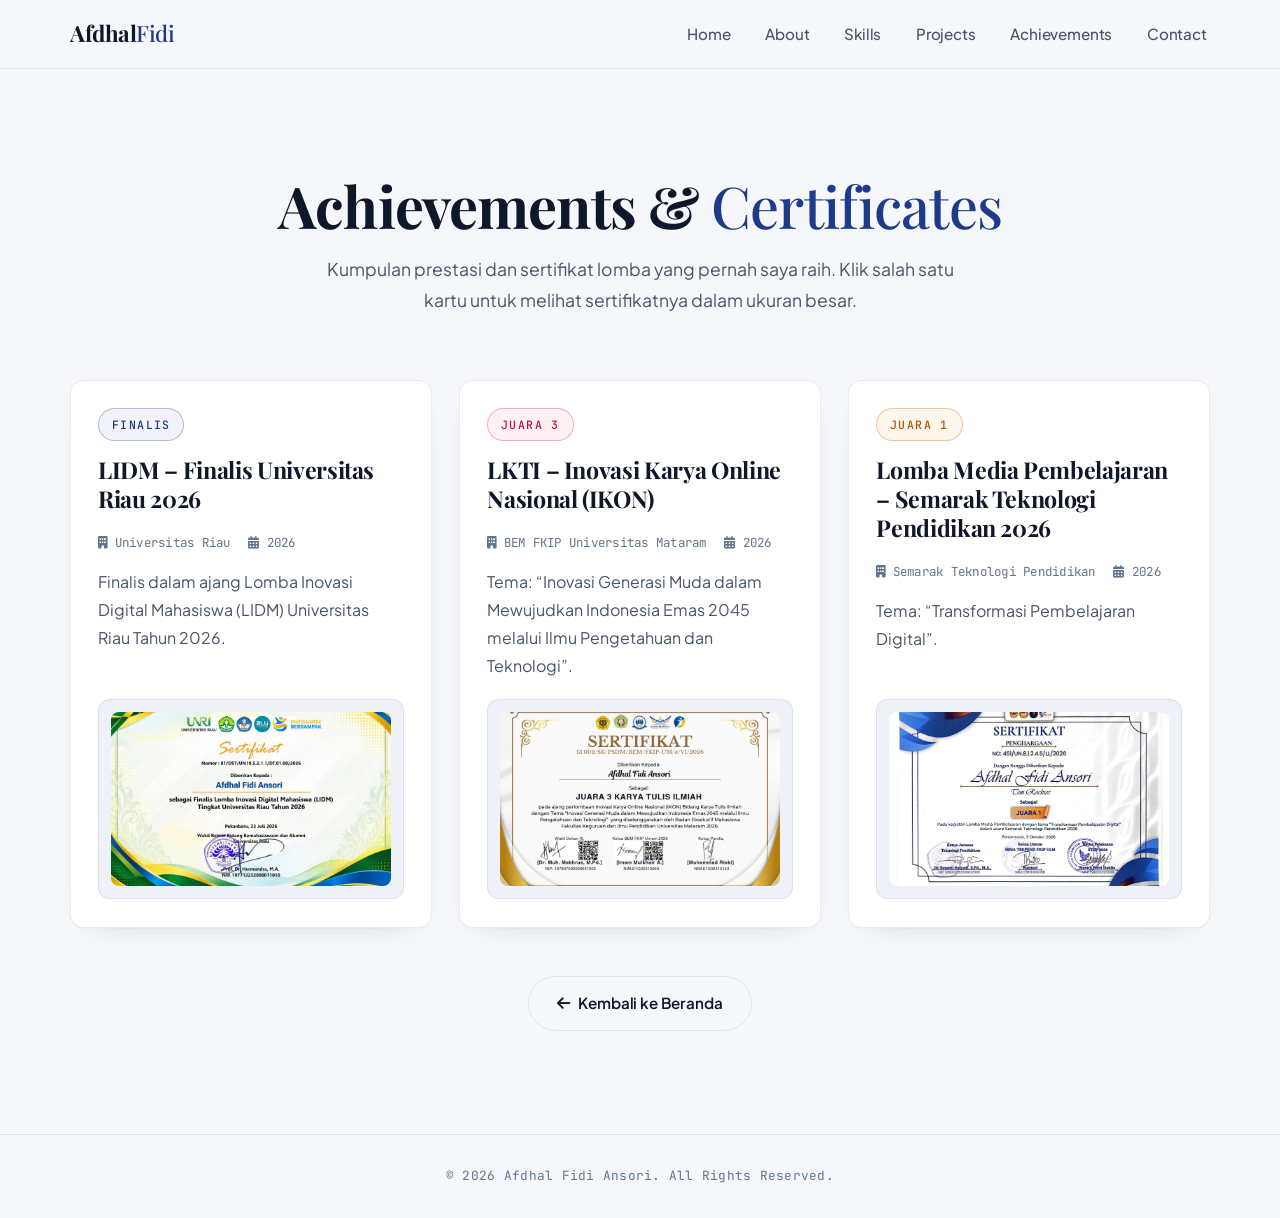
==== certificates.html @ 3b22d776 "Redesign portfolio: editorial navy layout, project & certificate pages - Rebuild index.html (navy + " ====
<!DOCTYPE html>
<html lang="id">

<head>
    <meta charset="UTF-8" />
    <meta name="viewport" content="width=device-width, initial-scale=1.0" />
    <title>Certificates - Afdhal Fidi Ansori</title>

    <link href="https://unpkg.com/aos@2.3.1/dist/aos.css" rel="stylesheet" />
    <link rel="stylesheet" href="https://cdnjs.cloudflare.com/ajax/libs/font-awesome/6.5.1/css/all.min.css" />
    <link rel="preconnect" href="https://fonts.googleapis.com" />
    <link rel="preconnect" href="https://fonts.gstatic.com" crossorigin />
    <link
        href="https://fonts.googleapis.com/css2?family=Playfair+Display:wght@500;600;700;800&family=Plus+Jakarta+Sans:wght@400;500;600;700&family=JetBrains+Mono:wght@400;500&display=swap"
        rel="stylesheet" />
    <link rel="stylesheet" href="style.css" />
</head>

<body>
    <!-- Navbar -->
    <nav class="navbar">
        <div class="container">
            <a href="index.html" class="logo">Afdhal<span>Fidi</span></a>
            <ul class="nav-links">
                <li><a href="index.html#home">Home</a></li>
                <li><a href="index.html#about">About</a></li>
                <li><a href="index.html#skills">Skills</a></li>
                <li><a href="projects.html">Projects</a></li>
                <li><a href="index.html#achievements">Achievements</a></li>
                <li><a href="index.html#contact">Contact</a></li>
            </ul>
            <div class="hamburger">
                <span></span>
                <span></span>
                <span></span>
            </div>
        </div>
    </nav>

    <!-- Page Header -->
    <header class="page-hero">
        <div class="container">
            <h1 class="page-title">Achievements &amp; <em>Certificates</em></h1>
            <p class="page-lead">
                Kumpulan prestasi dan sertifikat lomba yang pernah saya raih. Klik salah satu kartu
                untuk melihat sertifikatnya dalam ukuran besar.
            </p>
        </div>
    </header>

    <!-- Certificates List -->
    <section class="projects projects-list">
        <div class="container">
            <div class="achievements-grid">
                <!-- Certificate 1 -->
                <article class="achievement-card" data-aos="fade-up">
                    <div class="achievement-header">
                        <div class="achievement-badge finalis">Finalis</div>
                        <h3 class="achievement-title">LIDM – Finalis Universitas Riau 2026</h3>
                    </div>
                    <div class="achievement-body">
                        <div class="achievement-meta">
                            <span><i class="fas fa-building"></i> Universitas Riau</span>
                            <span><i class="fas fa-calendar-alt"></i> 2026</span>
                        </div>
                        <p class="achievement-desc">
                            Finalis dalam ajang Lomba Inovasi Digital Mahasiswa (LIDM) Universitas Riau Tahun 2026.
                        </p>
                    </div>
                    <div class="achievement-media">
                        <button type="button" class="zoom-trigger" aria-label="Perbesar sertifikat LIDM">
                            <img src="assets/img/cert-lidm.jpg" alt="Sertifikat LIDM Finalis Universitas Riau"
                                onerror="this.onerror=null;this.src='assets/img/placeholder.svg';" />
                        </button>
                    </div>
                </article>

                <!-- Certificate 2 -->
                <article class="achievement-card" data-aos="fade-up" data-aos-delay="100">
                    <div class="achievement-header">
                        <div class="achievement-badge juara3">Juara 3</div>
                        <h3 class="achievement-title">LKTI – Inovasi Karya Online Nasional (IKON)</h3>
                    </div>
                    <div class="achievement-body">
                        <div class="achievement-meta">
                            <span><i class="fas fa-building"></i> BEM FKIP Universitas Mataram</span>
                            <span><i class="fas fa-calendar-alt"></i> 2026</span>
                        </div>
                        <p class="achievement-desc">
                            Tema: <em>“Inovasi Generasi Muda dalam Mewujudkan Indonesia Emas 2045 melalui Ilmu Pengetahuan dan Teknologi”</em>.
                        </p>
                    </div>
                    <div class="achievement-media">
                        <button type="button" class="zoom-trigger" aria-label="Perbesar sertifikat LKTI IKON">
                            <img src="assets/img/cert-lkti.jpg" alt="Sertifikat LKTI IKON Juara 3"
                                onerror="this.onerror=null;this.src='assets/img/placeholder.svg';" />
                        </button>
                    </div>
                </article>

                <!-- Certificate 3 -->
                <article class="achievement-card" data-aos="fade-up" data-aos-delay="150">
                    <div class="achievement-header">
                        <div class="achievement-badge juara1">Juara 1</div>
                        <h3 class="achievement-title">Lomba Media Pembelajaran – Semarak Teknologi Pendidikan 2026</h3>
                    </div>
                    <div class="achievement-body">
                        <div class="achievement-meta">
                            <span><i class="fas fa-building"></i> Semarak Teknologi Pendidikan</span>
                            <span><i class="fas fa-calendar-alt"></i> 2026</span>
                        </div>
                        <p class="achievement-desc">
                            Tema: <em>“Transformasi Pembelajaran Digital”</em>.
                        </p>
                    </div>
                    <div class="achievement-media">
                        <button type="button" class="zoom-trigger" aria-label="Perbesar sertifikat Media Pembelajaran">
                            <img src="assets/img/cert-media.jpg" alt="Sertifikat Juara 1 Lomba Media Pembelajaran"
                                onerror="this.onerror=null;this.src='assets/img/placeholder.svg';" />
                        </button>
                    </div>
                </article>
            </div>

            <div class="projects-more" data-aos="fade-up">
                <a href="index.html" class="btn secondary"><i class="fas fa-arrow-left"></i> Kembali ke Beranda</a>
            </div>
        </div>
    </section>

    <!-- Footer -->
    <footer class="footer">
        <div class="container">
            <p>&copy; <span id="year"></span> Afdhal Fidi Ansori. All Rights Reserved.</p>
        </div>
    </footer>

    <a href="#" class="back-to-top" aria-label="Back to top"><i class="fas fa-arrow-up"></i></a>

    <!-- Lightbox -->
    <div class="lightbox" id="lightbox" role="dialog" aria-modal="true" aria-label="Pratinjau gambar" aria-hidden="true">
        <button class="lightbox-close" type="button" aria-label="Tutup pratinjau">&times;</button>
        <img class="lightbox-img" src="" alt="" />
    </div>

    <script src="https://unpkg.com/aos@2.3.1/dist/aos.js"></script>
    <script src="script.js"></script>
</body>

</html>
---- style.css ----
/* ============================================================
   Editorial Resume — Navy & Off-White
   Display: Playfair Display · Body: Plus Jakarta Sans · Meta: JetBrains Mono
   ============================================================ */
:root {
    --bg-primary: #f6f7fb;
    --bg-subtle: #eef1f8;
    --card-bg: #ffffff;
    --primary: #1e3a8a;
    --primary-hover: #1e40af;
    --text-primary: #0f172a;
    --text-secondary: #475569;
    --muted: #64748b;
    --border: rgba(15, 23, 42, 0.08);
    --shadow: 0 1px 2px rgba(15, 23, 42, 0.03), 0 10px 34px -22px rgba(15, 23, 42, 0.22);

    --font-display: "Playfair Display", Georgia, "Times New Roman", serif;
    --font-body: "Plus Jakarta Sans", system-ui, -apple-system, "Segoe UI", sans-serif;
    --font-mono: "JetBrains Mono", ui-monospace, SFMono-Regular, Menlo, monospace;

    --radius-lg: 0.875rem;
    --radius-md: 0.75rem;
    --radius-sm: 0.5rem;
    --container: min(1140px, 92vw);
    --transition: all 0.2s ease-in-out;

    /* Ukuran maksimum gambar di preview (lightbox) — ubah di sini kalau perlu */
    --preview-max-w: 1100px;
    --preview-max-h: 86vh;
}

/* ===== Base ===== */
* {
    margin: 0;
    padding: 0;
    box-sizing: border-box;
    scroll-behavior: smooth;
    scroll-padding-top: 80px;
}

body {
    font-family: var(--font-body);
    background: var(--bg-primary);
    color: var(--text-primary);
    line-height: 1.75;
    overflow-x: hidden;
    text-rendering: optimizeLegibility;
    -webkit-font-smoothing: antialiased;
    -moz-osx-font-smoothing: grayscale;
}

h1,
h2,
h3,
h4,
h5,
h6 {
    font-family: var(--font-display);
    font-weight: 700;
    letter-spacing: -0.015em;
    line-height: 1.15;
    color: var(--text-primary);
}

h1 em,
h2 em,
h3 em {
    font-style: normal;
    font-weight: 500;
}

img {
    max-width: 100%;
    display: block;
}

a {
    text-decoration: none;
    color: inherit;
}

em {
    font-style: normal;
}

ul {
    list-style: none;
}

section {
    padding: clamp(80px, 8vw, 112px) 0;
    position: relative;
    background: var(--bg-primary);
}

.container {
    width: var(--container);
    margin: 0 auto;
}

/* ===== Section heading ===== */
.section-head {
    display: flex;
    flex-direction: column;
    align-items: center;
    gap: 0.5rem;
    text-align: center;
    margin-bottom: clamp(2rem, 5vw, 3rem);
}

.section-title {
    font-size: clamp(2rem, 5vw, 3rem);
    margin: 0;
}

.section-title em,
.section-title span {
    font-style: normal;
    color: var(--primary);
}

.section-subtitle {
    text-align: center;
    color: var(--text-secondary);
    max-width: 640px;
    margin: -1rem auto clamp(2.5rem, 6vw, 3.5rem);
    padding: 0 1rem;
    font-size: 0.98rem;
}

/* ===== Navbar ===== */
.navbar {
    position: fixed;
    top: 0;
    left: 0;
    width: 100%;
    background: rgba(246, 247, 251, 0.9);
    backdrop-filter: blur(10px);
    -webkit-backdrop-filter: blur(10px);
    border-bottom: 1px solid var(--border);
    z-index: 1000;
}

.navbar .container {
    display: flex;
    justify-content: space-between;
    align-items: center;
    padding: 0.9rem 0;
}

.logo {
    font-family: var(--font-display);
    font-size: 1.4rem;
    font-weight: 700;
    letter-spacing: -0.02em;
}

.logo span {
    font-style: normal;
    font-weight: 500;
    color: var(--primary);
}

.nav-links {
    display: flex;
    gap: clamp(1rem, 2.2vw, 1.9rem);
    align-items: center;
}

.nav-links a {
    position: relative;
    font-weight: 500;
    color: var(--text-secondary);
    padding: 0.35rem 0.2rem;
    transition: var(--transition);
    font-size: 0.95rem;
    letter-spacing: -0.01em;
}

.nav-links a::after {
    content: "";
    position: absolute;
    left: 0;
    bottom: 0;
    height: 1.5px;
    width: 100%;
    background: var(--primary);
    transform: scaleX(0);
    transform-origin: right;
    transition: transform 0.2s ease-in-out;
}

.nav-links a:hover,
.nav-links a:focus-visible {
    color: var(--text-primary);
}

.nav-links a:hover::after,
.nav-links a:focus-visible::after {
    transform: scaleX(1);
    transform-origin: left;
}

.hamburger {
    display: none;
    flex-direction: column;
    gap: 6px;
    cursor: pointer;
}

.hamburger span {
    width: 26px;
    height: 2px;
    background: var(--text-primary);
    border-radius: 999px;
    transition: var(--transition);
}

/* ===== Hero ===== */
.hero {
    min-height: 100svh;
    display: flex;
    align-items: center;
    background: var(--bg-primary);
}

.hero .container {
    display: grid;
    grid-template-columns: repeat(auto-fit, minmax(320px, 1fr));
    align-items: center;
    gap: clamp(2rem, 6vw, 4.5rem);
}

.hero-content h1 {
    font-size: clamp(2.4rem, 6.5vw, 4.2rem);
    margin-bottom: 0.5rem;
}

.hero-content h1 em {
    color: var(--primary);
}

.hero-role {
    font-family: var(--font-display);
    font-size: clamp(1.4rem, 3.4vw, 2.1rem);
    font-weight: 500;
    color: var(--text-secondary);
    margin-bottom: 1.1rem;
}

.hero-role em {
    color: var(--text-primary);
}

.hero-content > p:not(.hero-role) {
    font-size: clamp(1rem, 2vw, 1.12rem);
    color: var(--text-secondary);
    margin-bottom: clamp(1.5rem, 4vw, 2.1rem);
    max-width: 56ch;
}

.hero-btns {
    display: flex;
    flex-wrap: wrap;
    gap: 0.875rem;
    margin-bottom: clamp(1.3rem, 3vw, 1.8rem);
}

.btn {
    display: inline-flex;
    align-items: center;
    justify-content: center;
    gap: 0.5rem;
    padding: 0.85rem 1.8rem;
    border-radius: 999px;
    font-family: var(--font-body);
    font-weight: 600;
    letter-spacing: -0.01em;
    transition: var(--transition);
    border: 1px solid transparent;
    white-space: nowrap;
    font-size: 0.95rem;
    cursor: pointer;
}

.btn.primary {
    background: var(--primary);
    color: #ffffff;
}

.btn.primary:hover {
    background: var(--primary-hover);
    transform: translateY(-1px);
}

.btn.secondary {
    background: transparent;
    color: var(--text-primary);
    border: 1px solid var(--border);
}

.btn.secondary:hover {
    border-color: var(--primary);
    color: var(--primary);
    transform: translateY(-1px);
}

.social-icons {
    display: flex;
    align-items: center;
    gap: 0.8rem;
    flex-wrap: wrap;
}

.social-icons a {
    display: inline-flex;
    align-items: center;
    justify-content: center;
    width: 2.7rem;
    height: 2.7rem;
    border-radius: 999px;
    border: 1px solid var(--border);
    background: var(--card-bg);
    color: var(--text-secondary);
    transition: var(--transition);
}

.social-icons a:hover {
    color: var(--primary);
    border-color: var(--primary);
    transform: translateY(-2px);
}

.hero-img {
    display: flex;
    justify-content: center;
}

.hero-img img {
    width: min(330px, 78vw);
    aspect-ratio: 1/1;
    object-fit: cover;
    border-radius: 50%;
    border: 1px solid var(--border);
    box-shadow: var(--shadow);
    background: var(--card-bg);
}

/* ===== About ===== */
.about-content {
    display: grid;
    grid-template-columns: repeat(auto-fit, minmax(320px, 1fr));
    align-items: center;
    gap: clamp(2rem, 6vw, 4rem);
}

.about-img {
    display: flex;
    justify-content: center;
}

.about-img img {
    width: min(360px, 80vw);
    border-radius: var(--radius-lg);
    border: 1px solid var(--border);
    box-shadow: var(--shadow);
    object-fit: cover;
    aspect-ratio: 4/5;
    background: var(--card-bg);
}

.about-text h3 {
    font-size: clamp(1.5rem, 3vw, 2rem);
    margin-bottom: 1rem;
}

.about-text p {
    color: var(--text-secondary);
    margin-bottom: 1rem;
    max-width: 58ch;
}

/* ===== Skills ===== */
.skills-group {
    margin-bottom: clamp(2rem, 5vw, 2.8rem);
}

.skills-group:last-of-type {
    margin-bottom: 0;
}

.skills-group-title {
    font-family: var(--font-mono);
    font-size: 0.78rem;
    font-weight: 500;
    text-transform: uppercase;
    letter-spacing: 0.18em;
    text-align: center;
    margin-bottom: clamp(0.9rem, 2.4vw, 1.3rem);
    color: var(--muted);
}

.skills-grid {
    display: flex;
    flex-wrap: wrap;
    gap: 0.75rem;
    justify-content: center;
}

.skill-card {
    display: inline-flex;
    align-items: center;
    justify-content: center;
    padding: 0.6rem 1.2rem;
    border-radius: 999px;
    border: 1px solid var(--border);
    background: var(--card-bg);
    color: var(--text-primary);
    font-weight: 500;
    letter-spacing: -0.01em;
    transition: var(--transition);
    text-align: center;
    font-size: 0.94rem;
}

.skill-card:hover {
    border-color: var(--primary);
    color: var(--primary);
    transform: translateY(-1px);
}

/* ===== Projects ===== */
.projects-grid {
    display: grid;
    grid-template-columns: repeat(auto-fit, minmax(320px, 1fr));
    gap: clamp(1.4rem, 4vw, 1.9rem);
}

.project-card {
    position: relative;
    display: flex;
    flex-direction: column;
    border-radius: var(--radius-lg);
    border: 1px solid var(--border);
    background: var(--card-bg);
    overflow: hidden;
    box-shadow: var(--shadow);
    transition: var(--transition);
}

.project-card:hover {
    transform: translateY(-3px);
}

.project-card img {
    width: 100%;
    aspect-ratio: 16/9;
    object-fit: cover;
    background: var(--bg-subtle);
}

.project-content {
    display: flex;
    flex-direction: column;
    gap: 0.85rem;
    padding: clamp(1.2rem, 3vw, 1.7rem);
    flex: 1;
}

.project-content h3 {
    font-size: clamp(1.2rem, 2.4vw, 1.45rem);
}

.project-content p {
    color: var(--text-secondary);
}

.project-tech,
.about-focus {
    display: flex;
    flex-wrap: wrap;
    gap: 0.4rem;
}

.project-tech span,
.about-focus li {
    font-family: var(--font-mono);
    font-size: 0.7rem;
    letter-spacing: 0.06em;
    text-transform: uppercase;
    padding: 0.28rem 0.6rem;
    border-radius: 999px;
    border: 1px solid var(--border);
    background: var(--bg-subtle);
    color: var(--text-secondary);
}

.project-links {
    position: relative;
    z-index: 2;
    display: flex;
    flex-wrap: wrap;
    gap: 0.75rem;
    margin-top: auto;
}

.project-links a {
    display: inline-flex;
    align-items: center;
    gap: 0.45rem;
    padding: 0.55rem 1rem;
    border-radius: 999px;
    border: 1px solid var(--border);
    color: var(--text-secondary);
    transition: var(--transition);
    font-weight: 500;
    font-size: 0.92rem;
}

.project-links a:hover {
    color: var(--primary);
    border-color: var(--primary);
    transform: translateY(-1px);
}

/* Kartu project bisa diklik ke halaman detail (stretched link) */
.project-link {
    color: inherit;
}

.project-link:hover {
    color: var(--primary);
}

.project-link::after {
    content: "";
    position: absolute;
    inset: 0;
    z-index: 1;
}

/* Tombol "Lihat Selengkapnya" di bawah section */
.projects-more {
    display: flex;
    justify-content: center;
    margin-top: clamp(2rem, 5vw, 3rem);
}

/* ===== Achievements ===== */
.achievements {
    min-height: clamp(100svh, 95vw, 100svh);
    display: flex;
    align-items: center;
}

.achievements .container {
    display: flex;
    flex-direction: column;
    justify-content: center;
    width: 100%;
}

.achievements-grid {
    display: grid;
    grid-template-columns: repeat(auto-fit, minmax(320px, 1fr));
    gap: clamp(1.25rem, 3.8vw, 1.7rem);
}

.achievement-card {
    position: relative;
    display: flex;
    flex-direction: column;
    gap: clamp(1rem, 2.6vw, 1.2rem);
    padding: clamp(1.2rem, 3vw, 1.7rem);
    border-radius: var(--radius-lg);
    border: 1px solid var(--border);
    background: var(--card-bg);
    box-shadow: var(--shadow);
    transition: var(--transition);
    height: 100%;
    cursor: zoom-in;
}

.achievement-card:hover {
    transform: translateY(-3px);
}

.achievement-header {
    display: flex;
    flex-direction: column;
    gap: 0.85rem;
}

.achievement-badge {
    align-self: flex-start;
    display: inline-flex;
    align-items: center;
    padding: 0.35rem 0.8rem;
    border-radius: 999px;
    font-family: var(--font-mono);
    font-size: 0.72rem;
    font-weight: 500;
    text-transform: uppercase;
    letter-spacing: 0.12em;
    border: 1px solid var(--border);
    background: var(--bg-subtle);
    color: var(--text-secondary);
}

.achievement-badge.juara1 {
    color: #b45309;
    border-color: rgba(180, 83, 9, 0.3);
    background: rgba(245, 158, 11, 0.08);
}

.achievement-badge.juara3 {
    color: #be123c;
    border-color: rgba(190, 18, 60, 0.3);
    background: rgba(244, 63, 94, 0.07);
}

.achievement-badge.finalis {
    color: var(--primary);
    border-color: rgba(30, 58, 138, 0.3);
    background: rgba(30, 58, 138, 0.06);
}

.achievement-title {
    font-size: clamp(1.18rem, 2.4vw, 1.45rem);
    line-height: 1.25;
}

.achievement-body {
    display: flex;
    flex-direction: column;
    gap: 0.85rem;
}

.achievement-meta {
    display: flex;
    flex-wrap: wrap;
    gap: 0.6rem 1.1rem;
    color: var(--muted);
    font-family: var(--font-mono);
    font-size: 0.78rem;
    letter-spacing: 0.02em;
}

.achievement-meta span {
    display: inline-flex;
    align-items: center;
    gap: 0.45rem;
}

.achievement-desc {
    color: var(--text-secondary);
}

.achievement-media {
    position: relative;
    margin-top: auto;
    display: flex;
    align-items: center;
    justify-content: center;
    padding: clamp(0.5rem, 1.4vw, 0.75rem);
    border-radius: var(--radius-md);
    border: 1px solid var(--border);
    background: var(--bg-subtle);
    overflow: hidden;
}

/* Petunjuk hover: ikon zoom muncul saat kursor di atas kartu sertifikat */
.achievement-media::after {
    content: "\f00e";
    font-family: "Font Awesome 6 Free";
    font-weight: 900;
    position: absolute;
    inset: 0;
    display: flex;
    align-items: center;
    justify-content: center;
    font-size: 1.5rem;
    color: var(--primary);
    background: rgba(246, 247, 251, 0.72);
    opacity: 0;
    transition: var(--transition);
    pointer-events: none;
}

.achievement-card:hover .achievement-media::after {
    opacity: 1;
}

.achievement-media img {
    width: 100%;
    aspect-ratio: 16/10;
    object-fit: cover;
    border-radius: calc(var(--radius-md) - 4px);
    background: var(--card-bg);
}

/* ===== Contact ===== */
.contact-content {
    display: grid;
    grid-template-columns: repeat(auto-fit, minmax(320px, 1fr));
    gap: clamp(2rem, 6vw, 4rem);
    align-items: start;
}

.contact-info h3 {
    font-size: clamp(1.4rem, 2.8vw, 1.8rem);
    margin-bottom: 0.85rem;
}

.contact-info p {
    color: var(--text-secondary);
    margin-bottom: clamp(1.2rem, 3vw, 1.7rem);
    max-width: 58ch;
}

.contact-item {
    display: flex;
    align-items: center;
    gap: 0.85rem;
    margin-bottom: 0.85rem;
    color: var(--text-secondary);
    font-family: var(--font-mono);
    font-size: 0.88rem;
}

.contact-item i {
    width: 2.6rem;
    height: 2.6rem;
    display: inline-flex;
    align-items: center;
    justify-content: center;
    border-radius: 999px;
    border: 1px solid var(--border);
    background: var(--card-bg);
    color: var(--primary);
}

.contact-item a:hover {
    color: var(--primary);
}

.contact-info .social-icons {
    margin-top: clamp(1.2rem, 3vw, 1.7rem);
}

.contact-form {
    display: flex;
    flex-direction: column;
    gap: 0.875rem;
    padding: clamp(1.2rem, 3vw, 1.7rem);
    border-radius: var(--radius-lg);
    border: 1px solid var(--border);
    background: var(--card-bg);
    box-shadow: var(--shadow);
}

.contact-form input,
.contact-form textarea {
    width: 100%;
    padding: 0.88rem 1rem;
    border-radius: var(--radius-md);
    border: 1px solid var(--border);
    background: var(--bg-primary);
    color: var(--text-primary);
    font-family: var(--font-body);
    font-size: 0.98rem;
    outline: none;
    transition: var(--transition);
    letter-spacing: -0.01em;
}

.contact-form input::placeholder,
.contact-form textarea::placeholder {
    color: var(--muted);
}

.contact-form input:focus,
.contact-form textarea:focus {
    border-color: var(--primary);
    box-shadow: 0 0 0 3px rgba(30, 58, 138, 0.12);
}

.contact-form button {
    align-self: flex-start;
    margin-top: 0.2rem;
}

/* ===== Footer ===== */
.footer {
    padding: clamp(1.4rem, 4vw, 1.9rem) 0;
    border-top: 1px solid var(--border);
    background: var(--bg-primary);
}

.footer p {
    text-align: center;
    color: var(--muted);
    font-family: var(--font-mono);
    font-size: 0.8rem;
    letter-spacing: 0.02em;
}

/* ===== Back to Top ===== */
.back-to-top {
    position: fixed;
    bottom: clamp(1rem, 3vw, 1.5rem);
    right: clamp(1rem, 3vw, 1.5rem);
    display: inline-flex;
    align-items: center;
    justify-content: center;
    width: 2.9rem;
    height: 2.9rem;
    border-radius: 999px;
    border: 1px solid var(--border);
    background: var(--card-bg);
    color: var(--text-primary);
    box-shadow: var(--shadow);
    opacity: 0;
    visibility: hidden;
    transform: translateY(10px);
    transition: var(--transition);
    z-index: 900;
}

.back-to-top.show {
    opacity: 1;
    visibility: visible;
    transform: translateY(0);
}

.back-to-top:hover {
    color: var(--primary);
    border-color: var(--primary);
    transform: translateY(-2px);
}

/* ===== Zoom trigger + Lightbox ===== */
.zoom-trigger {
    display: block;
    width: 100%;
    padding: 0;
    border: 0;
    background: none;
    cursor: zoom-in;
    line-height: 0;
}

.zoom-trigger:focus-visible {
    outline: 2px solid var(--primary);
    outline-offset: 3px;
}

.zoom-trigger img {
    width: 100%;
    display: block;
}

.lightbox {
    position: fixed;
    inset: 0;
    z-index: 2000;
    display: flex;
    align-items: center;
    justify-content: center;
    padding: clamp(1rem, 4vw, 2.5rem);
    background: rgba(15, 23, 42, 0.86);
    -webkit-backdrop-filter: blur(4px);
    backdrop-filter: blur(4px);
    opacity: 0;
    visibility: hidden;
    transition: opacity 0.2s ease, visibility 0.2s ease;
}

.lightbox.open {
    opacity: 1;
    visibility: visible;
}

.lightbox-img {
    max-width: min(var(--preview-max-w), 92vw);
    max-height: var(--preview-max-h);
    width: auto;
    height: auto;
    object-fit: contain;
    border-radius: var(--radius-md);
    background: #ffffff;
    box-shadow: 0 30px 80px -30px rgba(0, 0, 0, 0.75);
}

.lightbox-close {
    position: absolute;
    top: clamp(0.75rem, 2vw, 1.5rem);
    right: clamp(0.75rem, 2vw, 1.5rem);
    width: 2.75rem;
    height: 2.75rem;
    display: inline-flex;
    align-items: center;
    justify-content: center;
    font-family: var(--font-body);
    font-size: 1.7rem;
    line-height: 1;
    color: #ffffff;
    background: rgba(255, 255, 255, 0.12);
    border: 1px solid rgba(255, 255, 255, 0.28);
    border-radius: 999px;
    cursor: pointer;
    transition: var(--transition);
}

.lightbox-close:hover {
    background: rgba(255, 255, 255, 0.24);
}

body.no-scroll {
    overflow: hidden;
}

/* ===== Projects listing page header ===== */
.page-hero {
    padding: clamp(120px, 16vw, 172px) 0 clamp(40px, 6vw, 64px);
    text-align: center;
    background: var(--bg-primary);
}

.page-title {
    font-size: clamp(2.4rem, 6vw, 3.6rem);
    margin-bottom: 1rem;
}

.page-title em {
    color: var(--primary);
}

.page-lead {
    max-width: 640px;
    margin: 0 auto;
    color: var(--text-secondary);
    font-size: clamp(1rem, 2vw, 1.1rem);
}

.projects-list {
    padding-top: 0;
}

/* ===== Project detail page ===== */
.project-detail {
    padding: clamp(120px, 16vw, 172px) 0 clamp(80px, 8vw, 112px);
    background: var(--bg-primary);
}

.back-link {
    display: inline-flex;
    align-items: center;
    gap: 0.5rem;
    font-family: var(--font-mono);
    font-size: 0.78rem;
    letter-spacing: 0.08em;
    text-transform: uppercase;
    color: var(--muted);
    margin-bottom: 1rem;
    transition: var(--transition);
}

.back-link:hover {
    color: var(--primary);
}

.project-detail-head {
    max-width: 760px;
    margin-bottom: 1.25rem;
}

.project-title {
    font-size: clamp(2.4rem, 6vw, 3.6rem);
    line-height: 1.3;
    margin-bottom: 0.6rem;
}

.project-lead {
    font-family: var(--font-display);
    font-weight: 500;
    font-size: clamp(1.05rem, 2.2vw, 1.35rem);
    color: var(--text-secondary);
    line-height: 1.6;
}

.project-hero {
    margin: 0 0 1.5rem;
}

.project-hero .zoom-trigger {
    border-radius: var(--radius-lg);
    overflow: hidden;
    border: 1px solid var(--border);
    background: var(--card-bg);
    box-shadow: var(--shadow);
}

.project-hero img {
    width: 100%;
    aspect-ratio: 16/9;
    object-fit: cover;
}

.project-hero figcaption {
    margin-top: 0.5rem;
    font-family: var(--font-mono);
    font-size: 0.75rem;
    letter-spacing: 0.04em;
    color: var(--muted);
    text-align: center;
}

.project-body {
    max-width: 760px;
    margin: 0 auto;
}

.project-section {
    padding: 0;
    margin-bottom: 1rem;
}

.project-section:last-child {
    margin-bottom: 0;
}

.project-section h2 {
    font-size: clamp(1.3rem, 2.6vw, 1.6rem);
    line-height: 1.3;
    margin-bottom: 0.5rem;
}

.project-section p {
    color: var(--text-secondary);
    line-height: 1.85;
    margin-bottom: 0.7rem;
}

.project-section p:last-child {
    margin-bottom: 0;
}

.project-section code {
    font-family: var(--font-mono);
    font-size: 0.86em;
    padding: 0.1rem 0.4rem;
    border-radius: 0.35rem;
    border: 1px solid var(--border);
    background: var(--bg-subtle);
}

.project-list {
    display: grid;
    gap: 0.4rem;
}

.project-list li {
    position: relative;
    padding-left: 1.5rem;
    color: var(--text-secondary);
    line-height: 1.85;
}

.project-list li::before {
    content: "";
    position: absolute;
    left: 0;
    top: 0.72em;
    width: 0.5rem;
    height: 0.5rem;
    border-radius: 999px;
    background: var(--primary);
    opacity: 0.55;
}

.project-gallery {
    display: grid;
    grid-template-columns: repeat(auto-fit, minmax(220px, 1fr));
    gap: 0.6rem;
}

.project-gallery .zoom-trigger {
    border-radius: var(--radius-md);
    overflow: hidden;
    border: 1px solid var(--border);
    background: var(--card-bg);
}

.project-gallery img {
    width: 100%;
    aspect-ratio: 4/3;
    object-fit: cover;
}

.project-cta {
    display: flex;
    flex-wrap: wrap;
    gap: 0.875rem;
    justify-content: center;
    margin-top: 0.75rem;
}

/* ===== Responsive ===== */
@media (max-width: 992px) {
    .nav-links {
        position: absolute;
        top: 100%;
        left: 0;
        width: 100%;
        flex-direction: column;
        align-items: flex-start;
        padding: 0.8rem clamp(1.2rem, 6vw, 2rem) 0.9rem;
        background: rgba(246, 247, 251, 0.99);
        border-bottom: 1px solid var(--border);
        transform: translateY(-10px);
        opacity: 0;
        visibility: hidden;
        transition: var(--transition);
        gap: 0.7rem;
    }

    .nav-links.active {
        transform: translateY(0);
        opacity: 1;
        visibility: visible;
    }

    .hamburger {
        display: flex;
    }
}

@media (max-width: 768px) {
    section {
        padding: clamp(70px, 12vw, 92px) 0;
    }

    .hero {
        min-height: auto;
        padding-top: clamp(104px, 16vw, 124px);
        padding-bottom: clamp(70px, 12vw, 92px);
    }

    .achievements {
        min-height: auto;
        align-items: flex-start;
    }

    .page-hero,
    .project-detail {
        padding-top: clamp(104px, 18vw, 128px);
    }
}

@media (prefers-reduced-motion: reduce) {
    * {
        scroll-behavior: auto;
    }

    .btn,
    .skill-card,
    .project-card,
    .achievement-card,
    .social-icons a,
    .back-to-top {
        transition: none;
    }
}
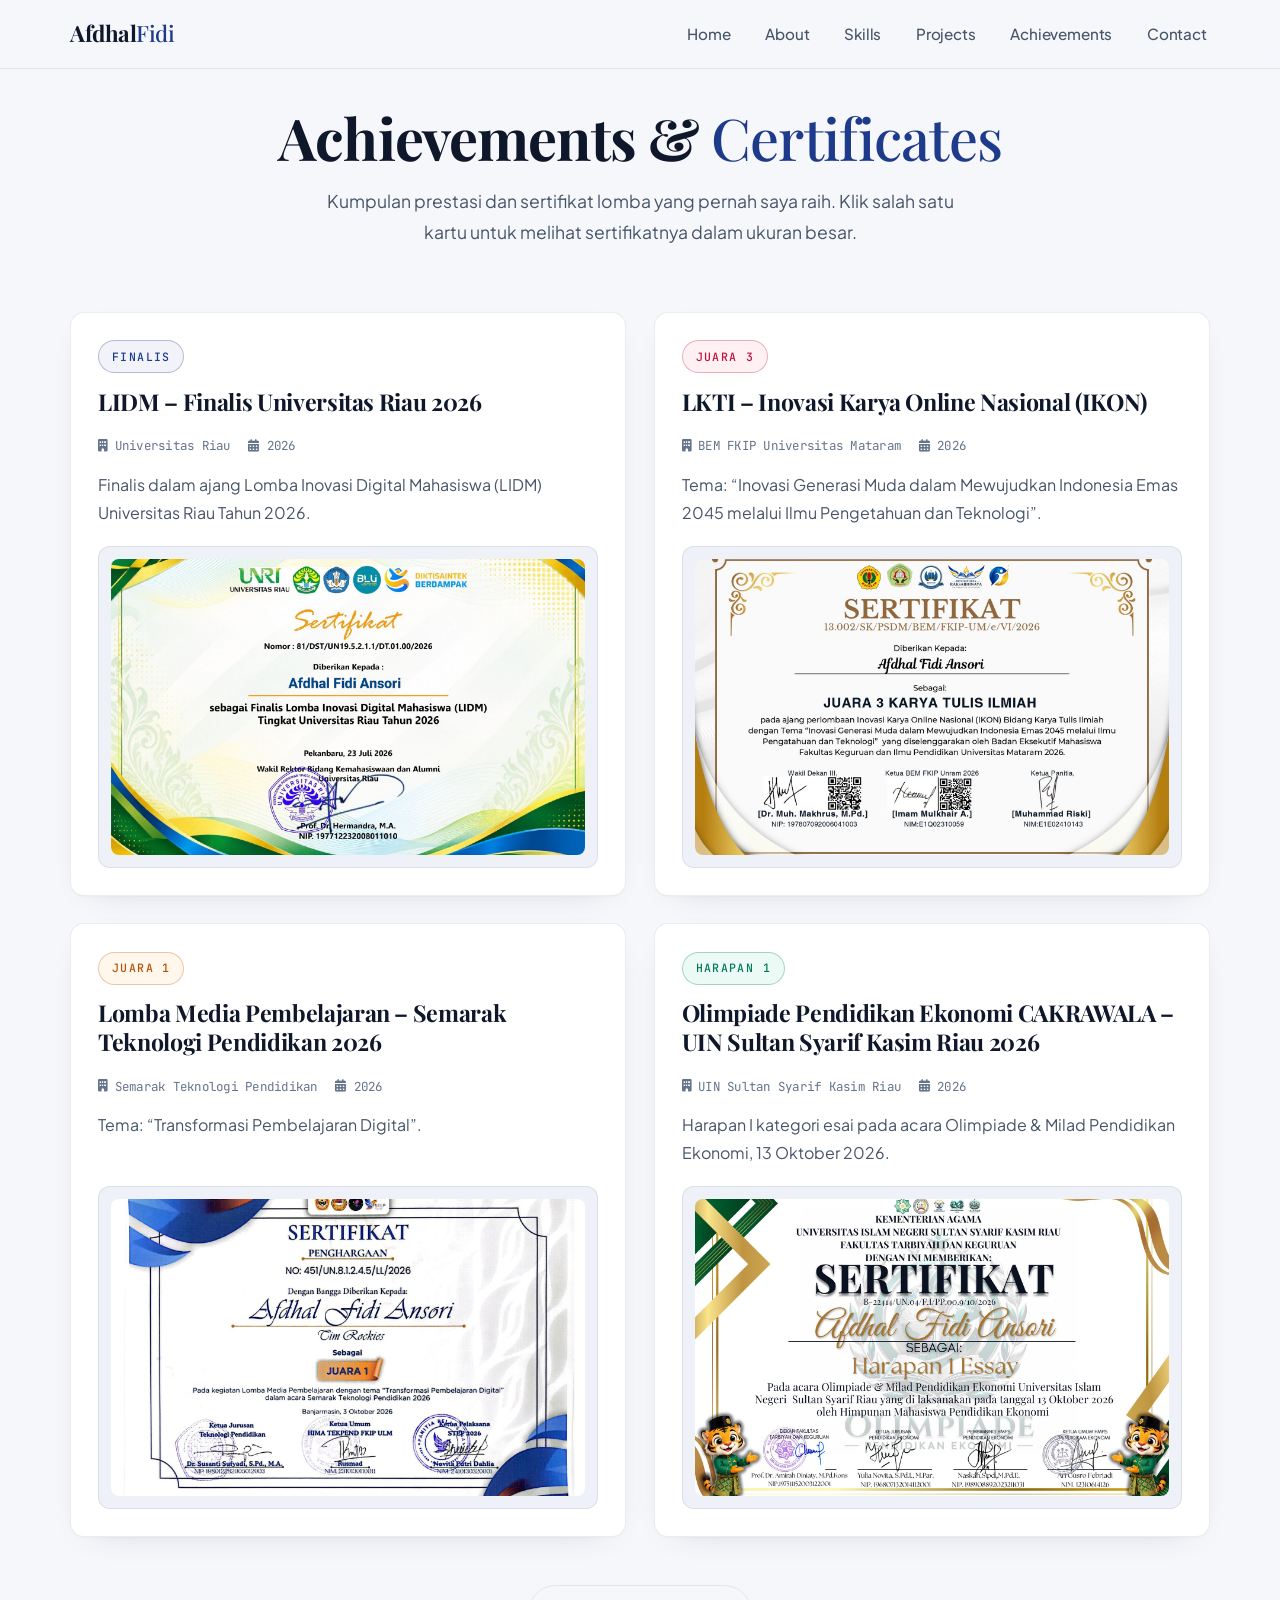
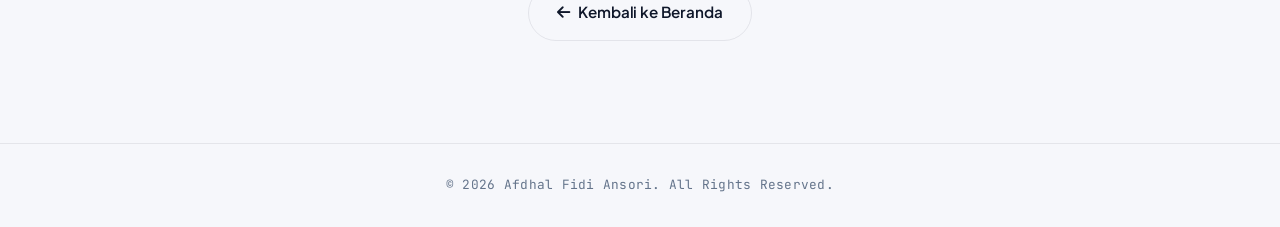
==== commit 901839a8: "Tambah sertifikat ke-4 (Harapan 1 Esai CAKRAWALA) + grid sertifikat 2 x 2 - cert-esai.jpg: 6250x4419" ====
--- a/certificates.html
+++ b/certificates.html
@@ -120,6 +120,29 @@
                         </button>
                     </div>
                 </article>
+
+                <!-- Certificate 4 -->
+                <article class="achievement-card" data-aos="fade-up" data-aos-delay="200">
+                    <div class="achievement-header">
+                        <div class="achievement-badge harapan1">Harapan 1</div>
+                        <h3 class="achievement-title">Olimpiade Pendidikan Ekonomi CAKRAWALA – UIN Sultan Syarif Kasim Riau 2026</h3>
+                    </div>
+                    <div class="achievement-body">
+                        <div class="achievement-meta">
+                            <span><i class="fas fa-building"></i> UIN Sultan Syarif Kasim Riau</span>
+                            <span><i class="fas fa-calendar-alt"></i> 2026</span>
+                        </div>
+                        <p class="achievement-desc">
+                            Harapan I kategori esai pada acara Olimpiade &amp; Milad Pendidikan Ekonomi, 13 Oktober 2026.
+                        </p>
+                    </div>
+                    <div class="achievement-media">
+                        <button type="button" class="zoom-trigger" aria-label="Perbesar sertifikat Olimpiade Pendidikan Ekonomi CAKRAWALA">
+                            <img src="assets/img/cert-esai.jpg" alt="Sertifikat Harapan I Esai Olimpiade Pendidikan Ekonomi CAKRAWALA 2026"
+                                onerror="this.onerror=null;this.src='assets/img/placeholder.svg';" />
+                        </button>
+                    </div>
+                </article>
             </div>
 
             <div class="projects-more" data-aos="fade-up">
--- a/style.css
+++ b/style.css
@@ -38,6 +38,10 @@
     scroll-padding-top: 80px;
 }
 
+html {
+    overflow-x: hidden;
+}
+
 body {
     font-family: var(--font-body);
     background: var(--bg-primary);
@@ -226,7 +230,7 @@
 
 .hero .container {
     display: grid;
-    grid-template-columns: repeat(auto-fit, minmax(320px, 1fr));
+    grid-template-columns: repeat(auto-fit, minmax(min(320px, 100%), 1fr));
     align-items: center;
     gap: clamp(2rem, 6vw, 4.5rem);
 }
@@ -349,7 +353,7 @@
 /* ===== About ===== */
 .about-content {
     display: grid;
-    grid-template-columns: repeat(auto-fit, minmax(320px, 1fr));
+    grid-template-columns: repeat(auto-fit, minmax(min(320px, 100%), 1fr));
     align-items: center;
     gap: clamp(2rem, 6vw, 4rem);
 }
@@ -432,7 +436,7 @@
 /* ===== Projects ===== */
 .projects-grid {
     display: grid;
-    grid-template-columns: repeat(auto-fit, minmax(320px, 1fr));
+    grid-template-columns: repeat(auto-fit, minmax(min(320px, 100%), 1fr));
     gap: clamp(1.4rem, 4vw, 1.9rem);
 }
 
@@ -557,12 +561,11 @@
     display: flex;
     flex-direction: column;
     justify-content: center;
-    width: 100%;
 }
 
 .achievements-grid {
     display: grid;
-    grid-template-columns: repeat(auto-fit, minmax(320px, 1fr));
+    grid-template-columns: repeat(auto-fit, minmax(min(320px, 100%), 1fr));
     gap: clamp(1.25rem, 3.8vw, 1.7rem);
 }
 
@@ -619,6 +622,12 @@
     background: rgba(244, 63, 94, 0.07);
 }
 
+.achievement-badge.harapan1 {
+    color: #047857;
+    border-color: rgba(4, 120, 87, 0.3);
+    background: rgba(16, 185, 129, 0.08);
+}
+
 .achievement-badge.finalis {
     color: var(--primary);
     border-color: rgba(30, 58, 138, 0.3);
@@ -702,7 +711,7 @@
 /* ===== Contact ===== */
 .contact-content {
     display: grid;
-    grid-template-columns: repeat(auto-fit, minmax(320px, 1fr));
+    grid-template-columns: repeat(auto-fit, minmax(min(320px, 100%), 1fr));
     gap: clamp(2rem, 6vw, 4rem);
     align-items: start;
 }
@@ -905,15 +914,14 @@
     font-size: 1.7rem;
     line-height: 1;
     color: #ffffff;
-    background: rgba(255, 255, 255, 0.12);
-    border: 1px solid rgba(255, 255, 255, 0.28);
-    border-radius: 999px;
+    background: none;
+    border: 0;
+    border-radius: 0;
+    /* Karakter "×" duduk ~0.15em di bawah titik tengah kotak (metrik baseline
+       font Plus Jakarta Sans), jadi digeser naik lewat padding bawah agar
+       posisinya benar-benar di tengah. Ukuran kotak tetap 44x44 px. */
+    padding-bottom: 0.3em;
     cursor: pointer;
-    transition: var(--transition);
-}
-
-.lightbox-close:hover {
-    background: rgba(255, 255, 255, 0.24);
 }
 
 body.no-scroll {
@@ -922,7 +930,7 @@
 
 /* ===== Projects listing page header ===== */
 .page-hero {
-    padding: clamp(120px, 16vw, 172px) 0 clamp(40px, 6vw, 64px);
+    padding: clamp(96px, 9vw, 104px) 0 clamp(40px, 6vw, 64px);
     text-align: center;
     background: var(--bg-primary);
 }
@@ -949,7 +957,7 @@
 
 /* ===== Project detail page ===== */
 .project-detail {
-    padding: clamp(120px, 16vw, 172px) 0 clamp(80px, 8vw, 112px);
+    padding: clamp(96px, 9vw, 104px) 0 clamp(80px, 8vw, 112px);
     background: var(--bg-primary);
 }
 
@@ -1154,7 +1162,7 @@
 
     .page-hero,
     .project-detail {
-        padding-top: clamp(104px, 18vw, 128px);
+        padding-top: clamp(88px, 13vw, 104px);
     }
 }
 
@@ -1172,3 +1180,28 @@
         transition: none;
     }
 }
+
+/* ===== Animasi AOS di layar sempit =====
+   fade-left / fade-right menggeser elemen 100px ke kanan/kiri saat belum
+   tampil. Di mobile container hanya menyisakan ~4vw margin, sehingga elemen
+   keluar layar, viewport melebar, dan navbar (position: fixed) ikut melebar
+   sampai tombol burger tidak terlihat. Di layar sempit arahkan animasinya
+   ke vertikal saja. Saat animasi aktif, .aos-animate (specificity lebih
+   tinggi) tetap menang, jadi animasinya tetap normal. */
+@media (max-width: 992px) {
+    [data-aos="fade-left"],
+    [data-aos="fade-right"] {
+        transform: translate3d(0, 60px, 0);
+    }
+}
+
+/* ===== Grid sertifikat dengan 4 kartu =====
+   Tanpa aturan ini, di desktop lebar (>=1103px) auto-fit memasang 3 kolom
+   sehingga kartu ke-4 jatuh sendirian di baris kedua. Dikunci jadi 2 kolom
+   supaya 4 kartu tersusun rapi 2 x 2. Di bawah 1024px, auto-fit sudah
+   otomatis memberi 2 kolom (tablet) dan 1 kolom (mobile). */
+@media (min-width: 1024px) {
+    .achievements-grid {
+        grid-template-columns: repeat(2, 1fr);
+    }
+}
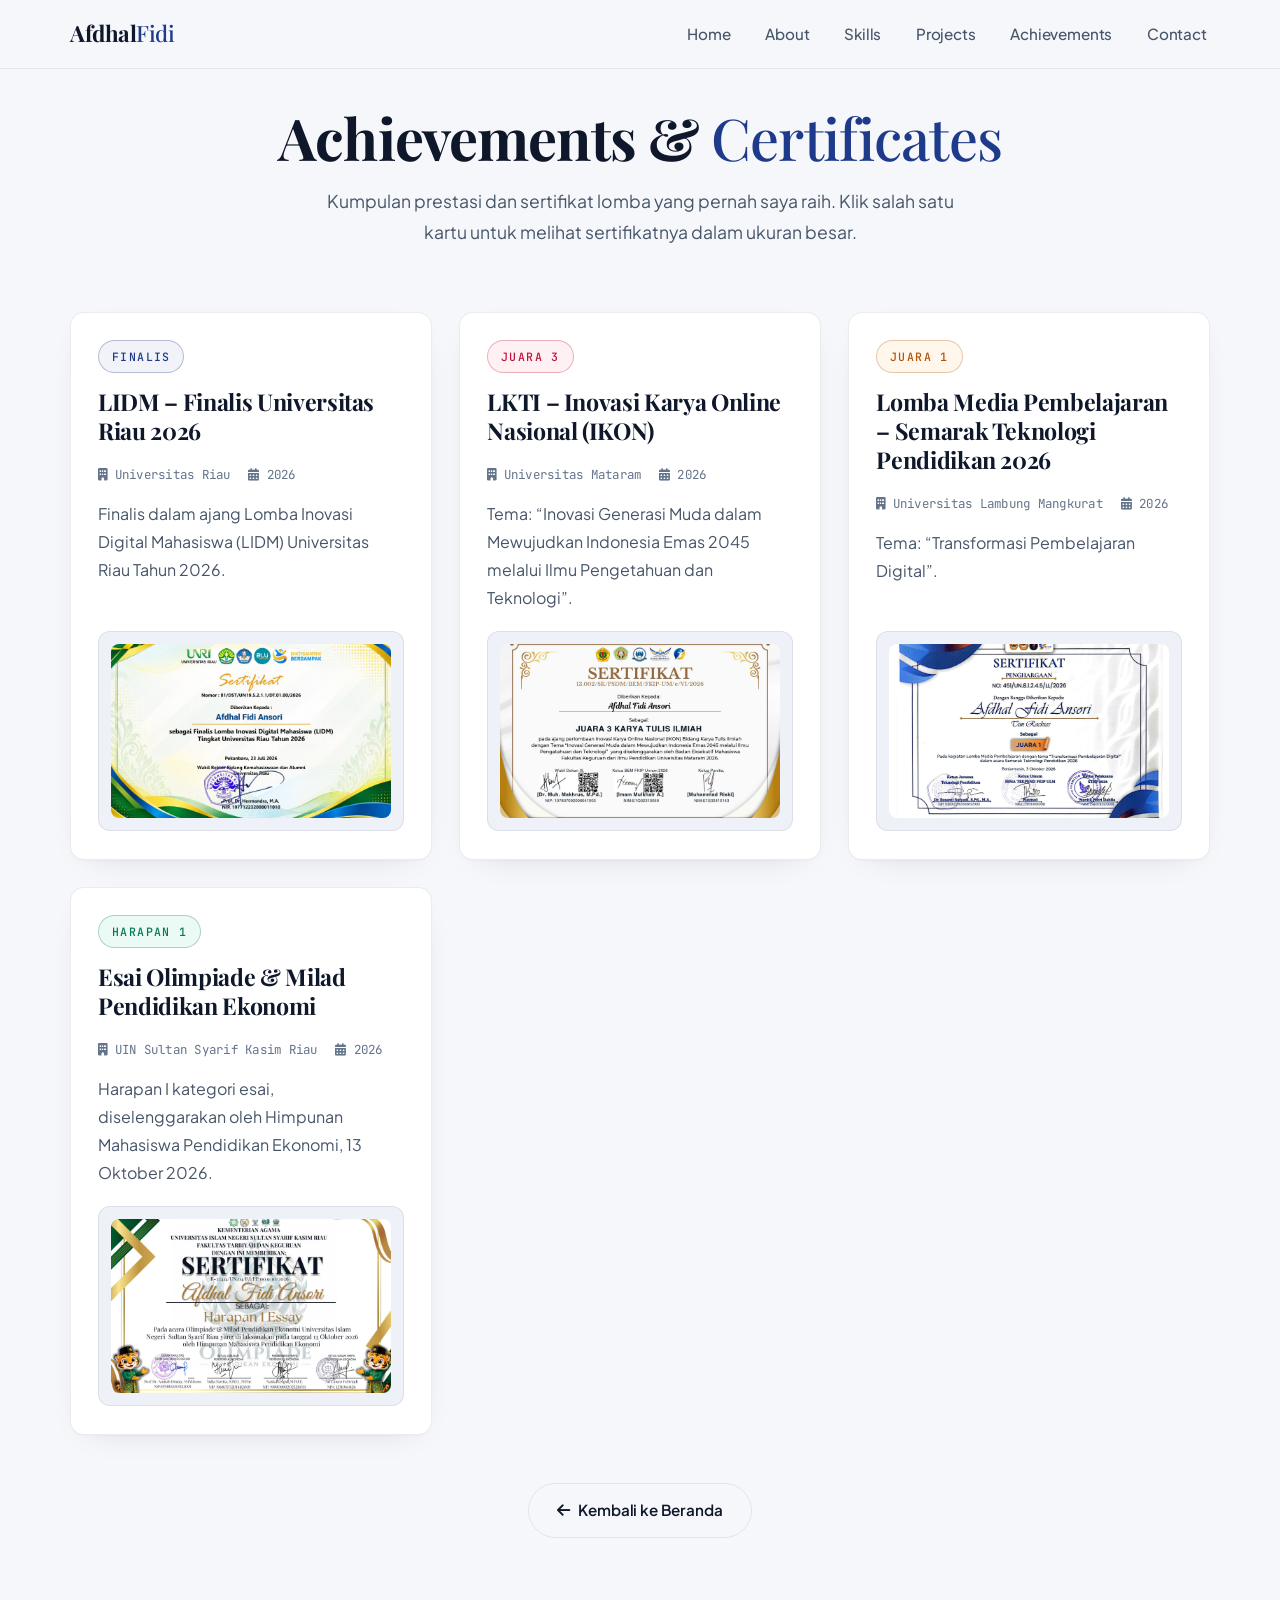
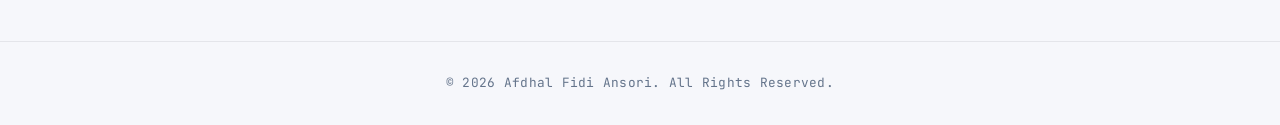
==== commit 16d5714a: "Perbaiki judul kartu esai + penyelenggara 2 sertifikat - Kartu esai: judul jadi 'Esai Olimpiade & Mi" ====
--- a/certificates.html
+++ b/certificates.html
@@ -83,7 +83,7 @@
                     </div>
                     <div class="achievement-body">
                         <div class="achievement-meta">
-                            <span><i class="fas fa-building"></i> BEM FKIP Universitas Mataram</span>
+                            <span><i class="fas fa-building"></i> Universitas Mataram</span>
                             <span><i class="fas fa-calendar-alt"></i> 2026</span>
                         </div>
                         <p class="achievement-desc">
@@ -106,7 +106,7 @@
                     </div>
                     <div class="achievement-body">
                         <div class="achievement-meta">
-                            <span><i class="fas fa-building"></i> Semarak Teknologi Pendidikan</span>
+                            <span><i class="fas fa-building"></i> Universitas Lambung Mangkurat</span>
                             <span><i class="fas fa-calendar-alt"></i> 2026</span>
                         </div>
                         <p class="achievement-desc">
@@ -125,7 +125,7 @@
                 <article class="achievement-card" data-aos="fade-up" data-aos-delay="200">
                     <div class="achievement-header">
                         <div class="achievement-badge harapan1">Harapan 1</div>
-                        <h3 class="achievement-title">Olimpiade Pendidikan Ekonomi CAKRAWALA – UIN Sultan Syarif Kasim Riau 2026</h3>
+                        <h3 class="achievement-title">Esai Olimpiade &amp; Milad Pendidikan Ekonomi</h3>
                     </div>
                     <div class="achievement-body">
                         <div class="achievement-meta">
@@ -133,12 +133,12 @@
                             <span><i class="fas fa-calendar-alt"></i> 2026</span>
                         </div>
                         <p class="achievement-desc">
-                            Harapan I kategori esai pada acara Olimpiade &amp; Milad Pendidikan Ekonomi, 13 Oktober 2026.
+                            Harapan I kategori esai, diselenggarakan oleh Himpunan Mahasiswa Pendidikan Ekonomi, 13 Oktober 2026.
                         </p>
                     </div>
                     <div class="achievement-media">
-                        <button type="button" class="zoom-trigger" aria-label="Perbesar sertifikat Olimpiade Pendidikan Ekonomi CAKRAWALA">
-                            <img src="assets/img/cert-esai.jpg" alt="Sertifikat Harapan I Esai Olimpiade Pendidikan Ekonomi CAKRAWALA 2026"
+                        <button type="button" class="zoom-trigger" aria-label="Perbesar sertifikat Esai Olimpiade &amp; Milad Pendidikan Ekonomi">
+                            <img src="assets/img/cert-esai.jpg" alt="Sertifikat Harapan I Esai Olimpiade &amp; Milad Pendidikan Ekonomi"
                                 onerror="this.onerror=null;this.src='assets/img/placeholder.svg';" />
                         </button>
                     </div>
--- a/style.css
+++ b/style.css
@@ -1195,13 +1195,3 @@
     }
 }
 
-/* ===== Grid sertifikat dengan 4 kartu =====
-   Tanpa aturan ini, di desktop lebar (>=1103px) auto-fit memasang 3 kolom
-   sehingga kartu ke-4 jatuh sendirian di baris kedua. Dikunci jadi 2 kolom
-   supaya 4 kartu tersusun rapi 2 x 2. Di bawah 1024px, auto-fit sudah
-   otomatis memberi 2 kolom (tablet) dan 1 kolom (mobile). */
-@media (min-width: 1024px) {
-    .achievements-grid {
-        grid-template-columns: repeat(2, 1fr);
-    }
-}
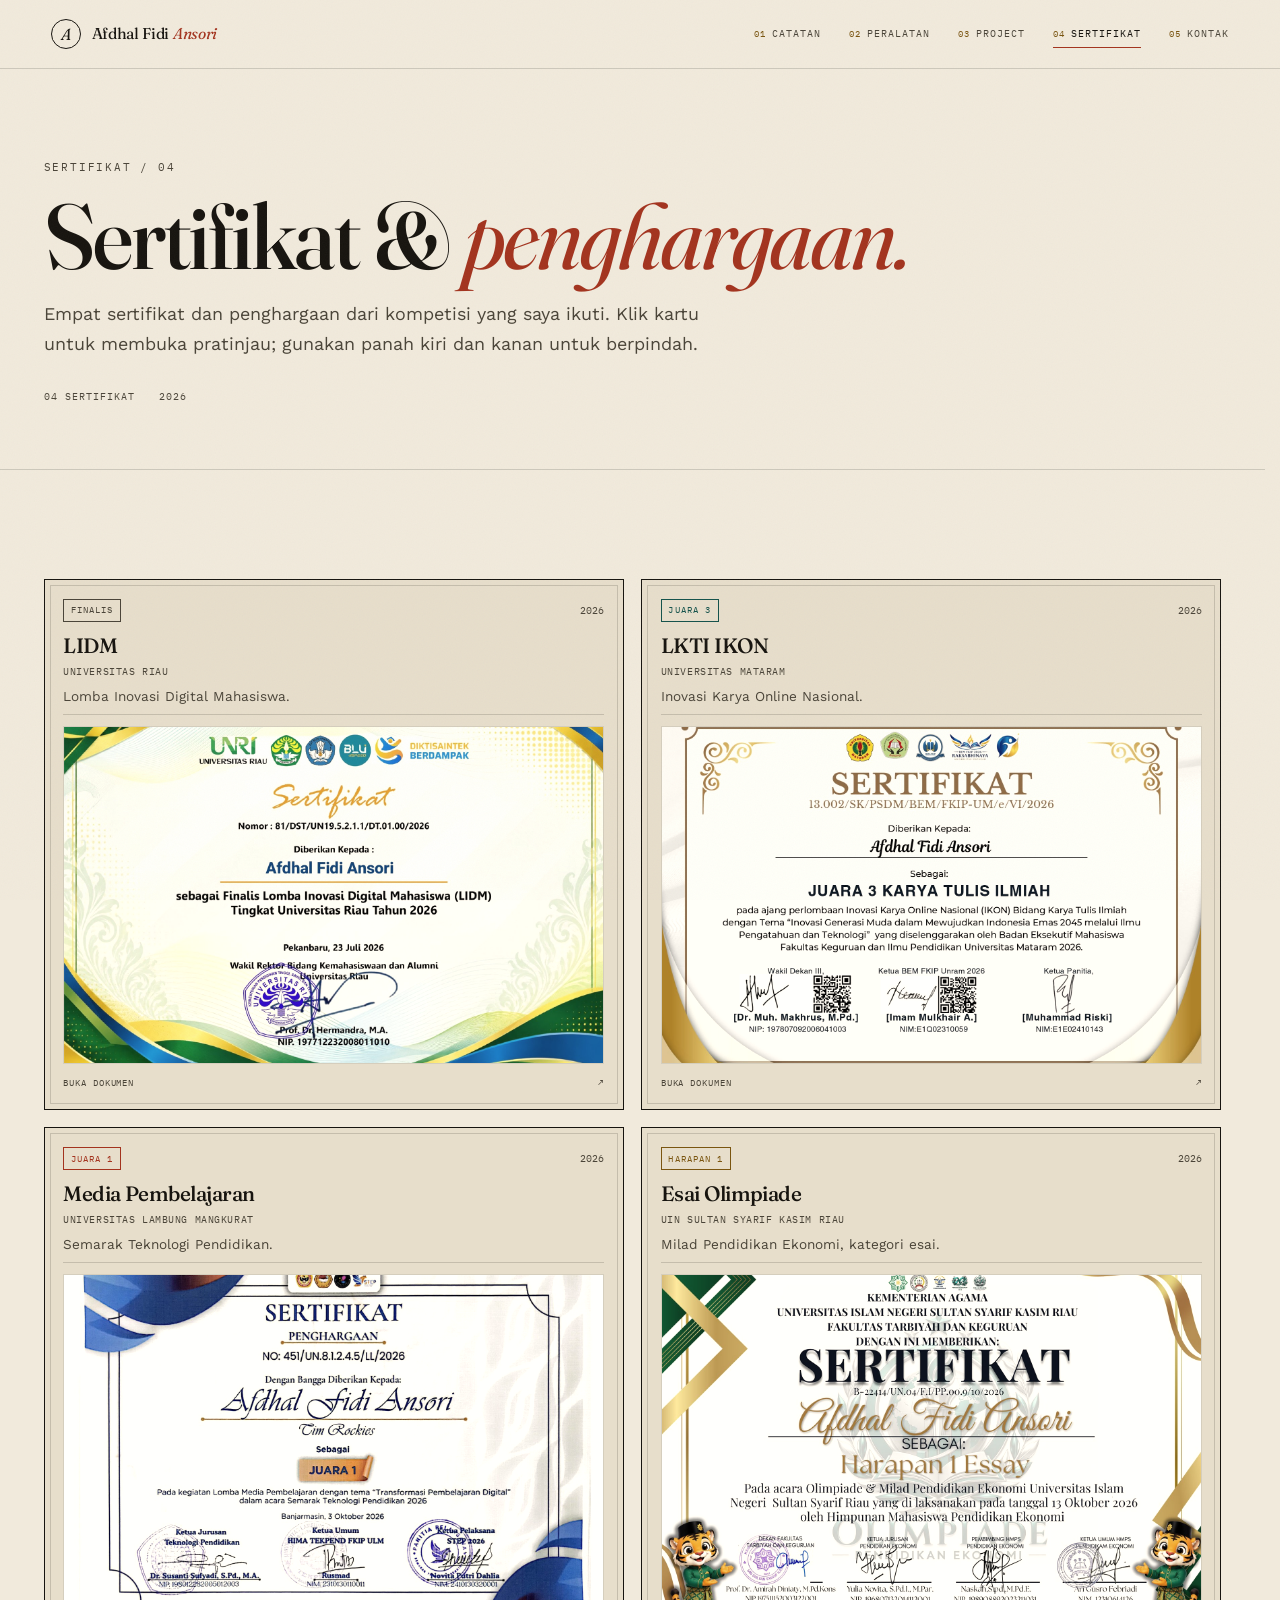
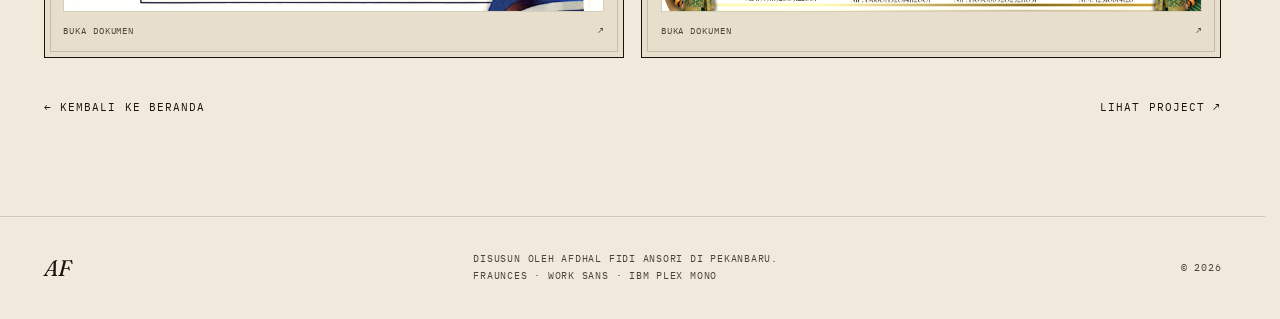
==== commit 9d471412: "Redesign portofolio dengan konsep atlas Perbarui tata letak, tipografi, interaksi, istilah project, " ====
--- a/certificates.html
+++ b/certificates.html
@@ -4,169 +4,200 @@
 <head>
     <meta charset="UTF-8" />
     <meta name="viewport" content="width=device-width, initial-scale=1.0" />
-    <title>Certificates - Afdhal Fidi Ansori</title>
-
-    <link href="https://unpkg.com/aos@2.3.1/dist/aos.css" rel="stylesheet" />
-    <link rel="stylesheet" href="https://cdnjs.cloudflare.com/ajax/libs/font-awesome/6.5.1/css/all.min.css" />
+    <title>Sertifikat &amp; Penghargaan — Afdhal Fidi Ansori</title>
+    <meta name="description"
+        content="Sertifikat dan penghargaan Afdhal Fidi Ansori: LIDM, LKTI IKON, Lomba Media Pembelajaran, dan Esai Olimpiade Pendidikan Ekonomi." />
+    <meta name="theme-color" content="#f1eadc" />
+    <link rel="icon" href="assets/favicon.svg" type="image/svg+xml" />
+    <link rel="canonical" href="https://fidiakacoderlearner.github.io/Web-Portofolio/certificates.html" />
+
+    <meta property="og:type" content="website" />
+    <meta property="og:title" content="Sertifikat &amp; Penghargaan — Afdhal Fidi Ansori" />
+    <meta property="og:description" content="Empat sertifikat dan penghargaan dari kompetisi yang saya ikuti." />
+    <meta property="og:url" content="https://fidiakacoderlearner.github.io/Web-Portofolio/certificates.html" />
+    <meta property="og:image"
+        content="https://fidiakacoderlearner.github.io/Web-Portofolio/assets/img/cert-media.jpg" />
+    <meta name="twitter:card" content="summary_large_image" />
+
     <link rel="preconnect" href="https://fonts.googleapis.com" />
     <link rel="preconnect" href="https://fonts.gstatic.com" crossorigin />
     <link
-        href="https://fonts.googleapis.com/css2?family=Playfair+Display:wght@500;600;700;800&family=Plus+Jakarta+Sans:wght@400;500;600;700&family=JetBrains+Mono:wght@400;500&display=swap"
+        href="https://fonts.googleapis.com/css2?family=Fraunces:ital,opsz,wght@0,9..144,300..900;1,9..144,300..900&family=IBM+Plex+Mono:wght@400;500&family=Work+Sans:wght@300;400;500;600&display=swap"
         rel="stylesheet" />
     <link rel="stylesheet" href="style.css" />
+    <script>document.documentElement.classList.add("js");</script>
 </head>
 
 <body>
-    <!-- Navbar -->
-    <nav class="navbar">
-        <div class="container">
-            <a href="index.html" class="logo">Afdhal<span>Fidi</span></a>
-            <ul class="nav-links">
-                <li><a href="index.html#home">Home</a></li>
-                <li><a href="index.html#about">About</a></li>
-                <li><a href="index.html#skills">Skills</a></li>
-                <li><a href="projects.html">Projects</a></li>
-                <li><a href="index.html#achievements">Achievements</a></li>
-                <li><a href="index.html#contact">Contact</a></li>
-            </ul>
-            <div class="hamburger">
-                <span></span>
-                <span></span>
-                <span></span>
-            </div>
-        </div>
-    </nav>
-
-    <!-- Page Header -->
-    <header class="page-hero">
-        <div class="container">
-            <h1 class="page-title">Achievements &amp; <em>Certificates</em></h1>
-            <p class="page-lead">
-                Kumpulan prestasi dan sertifikat lomba yang pernah saya raih. Klik salah satu kartu
-                untuk melihat sertifikatnya dalam ukuran besar.
-            </p>
-        </div>
+    <a class="skip" href="#main">Langsung ke konten</a>
+
+    <header class="topbar">
+        <div class="shell topbar-inner">
+            <a class="brand" href="index.html" aria-label="Afdhal Fidi Ansori — beranda">
+                <span class="brand-mark" aria-hidden="true">A</span>
+                <span class="brand-name">Afdhal Fidi <em>Ansori</em></span>
+            </a>
+
+            <nav class="topnav" aria-label="Navigasi utama">
+                <a href="index.html#about"><span>01</span> Catatan</a>
+                <a href="index.html#skills"><span>02</span> Peralatan</a>
+                <a href="projects.html"><span>03</span> Project</a>
+                <a href="certificates.html" aria-current="page"><span>04</span> Sertifikat</a>
+                <a href="index.html#contact"><span>05</span> Kontak</a>
+            </nav>
+
+            <button class="menu-btn" type="button" data-menu-open aria-controls="menu" aria-expanded="false">
+                <span>Indeks</span>
+                <span class="menu-btn-lines" aria-hidden="true"><i></i><i></i></span>
+            </button>
+        </div>
+        <div class="progress" aria-hidden="true"><span></span></div>
     </header>
 
-    <!-- Certificates List -->
-    <section class="projects projects-list">
-        <div class="container">
-            <div class="achievements-grid">
-                <!-- Certificate 1 -->
-                <article class="achievement-card" data-aos="fade-up">
-                    <div class="achievement-header">
-                        <div class="achievement-badge finalis">Finalis</div>
-                        <h3 class="achievement-title">LIDM – Finalis Universitas Riau 2026</h3>
-                    </div>
-                    <div class="achievement-body">
-                        <div class="achievement-meta">
-                            <span><i class="fas fa-building"></i> Universitas Riau</span>
-                            <span><i class="fas fa-calendar-alt"></i> 2026</span>
-                        </div>
-                        <p class="achievement-desc">
-                            Finalis dalam ajang Lomba Inovasi Digital Mahasiswa (LIDM) Universitas Riau Tahun 2026.
-                        </p>
-                    </div>
-                    <div class="achievement-media">
-                        <button type="button" class="zoom-trigger" aria-label="Perbesar sertifikat LIDM">
-                            <img src="assets/img/cert-lidm.jpg" alt="Sertifikat LIDM Finalis Universitas Riau"
-                                onerror="this.onerror=null;this.src='assets/img/placeholder.svg';" />
-                        </button>
-                    </div>
-                </article>
-
-                <!-- Certificate 2 -->
-                <article class="achievement-card" data-aos="fade-up" data-aos-delay="100">
-                    <div class="achievement-header">
-                        <div class="achievement-badge juara3">Juara 3</div>
-                        <h3 class="achievement-title">LKTI – Inovasi Karya Online Nasional (IKON)</h3>
-                    </div>
-                    <div class="achievement-body">
-                        <div class="achievement-meta">
-                            <span><i class="fas fa-building"></i> Universitas Mataram</span>
-                            <span><i class="fas fa-calendar-alt"></i> 2026</span>
-                        </div>
-                        <p class="achievement-desc">
-                            Tema: <em>“Inovasi Generasi Muda dalam Mewujudkan Indonesia Emas 2045 melalui Ilmu Pengetahuan dan Teknologi”</em>.
-                        </p>
-                    </div>
-                    <div class="achievement-media">
-                        <button type="button" class="zoom-trigger" aria-label="Perbesar sertifikat LKTI IKON">
-                            <img src="assets/img/cert-lkti.jpg" alt="Sertifikat LKTI IKON Juara 3"
-                                onerror="this.onerror=null;this.src='assets/img/placeholder.svg';" />
-                        </button>
-                    </div>
-                </article>
-
-                <!-- Certificate 3 -->
-                <article class="achievement-card" data-aos="fade-up" data-aos-delay="150">
-                    <div class="achievement-header">
-                        <div class="achievement-badge juara1">Juara 1</div>
-                        <h3 class="achievement-title">Lomba Media Pembelajaran – Semarak Teknologi Pendidikan 2026</h3>
-                    </div>
-                    <div class="achievement-body">
-                        <div class="achievement-meta">
-                            <span><i class="fas fa-building"></i> Universitas Lambung Mangkurat</span>
-                            <span><i class="fas fa-calendar-alt"></i> 2026</span>
-                        </div>
-                        <p class="achievement-desc">
-                            Tema: <em>“Transformasi Pembelajaran Digital”</em>.
-                        </p>
-                    </div>
-                    <div class="achievement-media">
-                        <button type="button" class="zoom-trigger" aria-label="Perbesar sertifikat Media Pembelajaran">
-                            <img src="assets/img/cert-media.jpg" alt="Sertifikat Juara 1 Lomba Media Pembelajaran"
-                                onerror="this.onerror=null;this.src='assets/img/placeholder.svg';" />
-                        </button>
-                    </div>
-                </article>
-
-                <!-- Certificate 4 -->
-                <article class="achievement-card" data-aos="fade-up" data-aos-delay="200">
-                    <div class="achievement-header">
-                        <div class="achievement-badge harapan1">Harapan 1</div>
-                        <h3 class="achievement-title">Esai Olimpiade &amp; Milad Pendidikan Ekonomi</h3>
-                    </div>
-                    <div class="achievement-body">
-                        <div class="achievement-meta">
-                            <span><i class="fas fa-building"></i> UIN Sultan Syarif Kasim Riau</span>
-                            <span><i class="fas fa-calendar-alt"></i> 2026</span>
-                        </div>
-                        <p class="achievement-desc">
-                            Harapan I kategori esai, diselenggarakan oleh Himpunan Mahasiswa Pendidikan Ekonomi, 13 Oktober 2026.
-                        </p>
-                    </div>
-                    <div class="achievement-media">
-                        <button type="button" class="zoom-trigger" aria-label="Perbesar sertifikat Esai Olimpiade &amp; Milad Pendidikan Ekonomi">
-                            <img src="assets/img/cert-esai.jpg" alt="Sertifikat Harapan I Esai Olimpiade &amp; Milad Pendidikan Ekonomi"
-                                onerror="this.onerror=null;this.src='assets/img/placeholder.svg';" />
-                        </button>
-                    </div>
-                </article>
-            </div>
-
-            <div class="projects-more" data-aos="fade-up">
-                <a href="index.html" class="btn secondary"><i class="fas fa-arrow-left"></i> Kembali ke Beranda</a>
-            </div>
-        </div>
-    </section>
-
-    <!-- Footer -->
+    <dialog class="menu" id="menu" aria-label="Indeks navigasi">
+        <div class="menu-inner">
+            <div class="menu-top">
+                <span class="eyebrow">Indeks / 2026</span>
+                <button class="menu-close" type="button" data-menu-close>Tutup ×</button>
+            </div>
+            <nav class="menu-nav" aria-label="Navigasi seluler">
+                <a href="index.html#about"><span>01</span> Catatan Lapangan</a>
+                <a href="index.html#skills"><span>02</span> Peralatan</a>
+                <a href="projects.html"><span>03</span> Project</a>
+                <a href="certificates.html" aria-current="page"><span>04</span> Sertifikat &amp; Penghargaan</a>
+                <a href="index.html#contact"><span>05</span> Kirim Kabar</a>
+            </nav>
+            <div class="menu-foot">
+                <a href="mailto:afdhalfidi.ansori015@gmail.com">afdhalfidi.ansori015@gmail.com</a>
+                <span>Pekanbaru, Riau</span>
+            </div>
+        </div>
+    </dialog>
+
+    <main id="main">
+        <header class="page-head">
+            <div class="shell">
+                <p class="eyebrow">Sertifikat / 04</p>
+                <h1 class="page-title">Sertifikat &amp; <em>penghargaan.</em></h1>
+                <p class="page-lead">
+                    Empat sertifikat dan penghargaan dari kompetisi yang saya ikuti. Klik kartu untuk membuka
+                    pratinjau; gunakan panah kiri dan kanan untuk berpindah.
+                </p>
+                <div class="page-meta">
+                    <span>04 sertifikat</span>
+                    <span>2026</span>
+                </div>
+            </div>
+        </header>
+
+        <section class="listing" aria-label="Daftar sertifikat">
+            <div class="shell">
+                <div class="stamp-grid stamp-grid--archive">
+                    <a class="stamp" href="assets/img/cert-lidm.jpg" data-viewer
+                        data-caption="LIDM — Finalis Universitas Riau 2026"
+                        data-alt="Sertifikat LIDM Finalis Universitas Riau">
+                        <span class="stamp-top">
+                            <span class="stamp-award is-finalis">Finalis</span>
+                            <span class="stamp-year">2026</span>
+                        </span>
+                        <h2 class="stamp-title">LIDM</h2>
+                        <span class="stamp-org">Universitas Riau</span>
+                        <span class="stamp-desc">Lomba Inovasi Digital Mahasiswa.</span>
+                        <span class="stamp-thumb">
+                            <img src="assets/img/cert-lidm.jpg" alt="" width="1600" height="1131" fetchpriority="high"
+                                decoding="async" />
+                        </span>
+                        <span class="stamp-foot">Buka dokumen <span aria-hidden="true">↗</span></span>
+                    </a>
+
+                    <a class="stamp" href="assets/img/cert-lkti.jpg" data-viewer
+                        data-caption="LKTI IKON — Juara 3, Universitas Mataram 2026"
+                        data-alt="Sertifikat LKTI IKON Juara 3">
+                        <span class="stamp-top">
+                            <span class="stamp-award is-juara3">Juara 3</span>
+                            <span class="stamp-year">2026</span>
+                        </span>
+                        <h2 class="stamp-title">LKTI IKON</h2>
+                        <span class="stamp-org">Universitas Mataram</span>
+                        <span class="stamp-desc">Inovasi Karya Online Nasional.</span>
+                        <span class="stamp-thumb">
+                            <img src="assets/img/cert-lkti.jpg" alt="" width="1600" height="1131" loading="lazy"
+                                decoding="async" />
+                        </span>
+                        <span class="stamp-foot">Buka dokumen <span aria-hidden="true">↗</span></span>
+                    </a>
+
+                    <a class="stamp" href="assets/img/cert-media.jpg" data-viewer
+                        data-caption="Lomba Media Pembelajaran — Juara 1, Universitas Lambung Mangkurat 2026"
+                        data-alt="Sertifikat Juara 1 Lomba Media Pembelajaran">
+                        <span class="stamp-top">
+                            <span class="stamp-award is-juara1">Juara 1</span>
+                            <span class="stamp-year">2026</span>
+                        </span>
+                        <h2 class="stamp-title">Media Pembelajaran</h2>
+                        <span class="stamp-org">Universitas Lambung Mangkurat</span>
+                        <span class="stamp-desc">Semarak Teknologi Pendidikan.</span>
+                        <span class="stamp-thumb">
+                            <img src="assets/img/cert-media.jpg" alt="" width="1600" height="1131" loading="lazy"
+                                decoding="async" />
+                        </span>
+                        <span class="stamp-foot">Buka dokumen <span aria-hidden="true">↗</span></span>
+                    </a>
+
+                    <a class="stamp" href="assets/img/cert-esai.jpg" data-viewer
+                        data-caption="Esai Olimpiade &amp; Milad Pendidikan Ekonomi — Harapan 1, UIN Suska Riau 2026"
+                        data-alt="Sertifikat Harapan I Esai Olimpiade dan Milad Pendidikan Ekonomi">
+                        <span class="stamp-top">
+                            <span class="stamp-award is-harapan1">Harapan 1</span>
+                            <span class="stamp-year">2026</span>
+                        </span>
+                        <h2 class="stamp-title">Esai Olimpiade</h2>
+                        <span class="stamp-org">UIN Sultan Syarif Kasim Riau</span>
+                        <span class="stamp-desc">Milad Pendidikan Ekonomi, kategori esai.</span>
+                        <span class="stamp-thumb">
+                            <img src="assets/img/cert-esai.jpg" alt="" width="1600" height="1131" loading="lazy"
+                                decoding="async" />
+                        </span>
+                        <span class="stamp-foot">Buka dokumen <span aria-hidden="true">↗</span></span>
+                    </a>
+                </div>
+
+                <div class="listing-foot">
+                    <a class="link-arrow" href="index.html"><span aria-hidden="true">←</span> Kembali ke beranda</a>
+                    <a class="link-arrow" href="projects.html">Lihat project <span aria-hidden="true">↗</span></a>
+                </div>
+            </div>
+        </section>
+    </main>
+
     <footer class="footer">
-        <div class="container">
-            <p>&copy; <span id="year"></span> Afdhal Fidi Ansori. All Rights Reserved.</p>
+        <div class="shell footer-grid">
+            <p class="footer-mark" aria-hidden="true">AF</p>
+            <div class="footer-info">
+                <p>Disusun oleh Afdhal Fidi Ansori di Pekanbaru.</p>
+                <p>Fraunces · Work Sans · IBM Plex Mono</p>
+            </div>
+            <p class="footer-year">© <span data-year>2026</span></p>
         </div>
     </footer>
 
-    <a href="#" class="back-to-top" aria-label="Back to top"><i class="fas fa-arrow-up"></i></a>
-
-    <!-- Lightbox -->
-    <div class="lightbox" id="lightbox" role="dialog" aria-modal="true" aria-label="Pratinjau gambar" aria-hidden="true">
-        <button class="lightbox-close" type="button" aria-label="Tutup pratinjau">&times;</button>
-        <img class="lightbox-img" src="" alt="" />
-    </div>
-
-    <script src="https://unpkg.com/aos@2.3.1/dist/aos.js"></script>
+    <button class="to-top" type="button" data-to-top aria-label="Kembali ke atas">↑</button>
+
+    <dialog class="viewer" id="viewer" aria-label="Pratinjau dokumen">
+        <div class="viewer-inner">
+            <div class="viewer-top">
+                <p class="viewer-count" data-viewer-count>01 / 04</p>
+                <button class="viewer-close" type="button" data-viewer-close>Tutup ×</button>
+            </div>
+            <div class="viewer-stage">
+                <button class="viewer-nav" type="button" data-viewer-prev aria-label="Dokumen sebelumnya">←</button>
+                <img class="viewer-img" alt="" src="[data-uri]" />
+                <button class="viewer-nav" type="button" data-viewer-next aria-label="Dokumen berikutnya">→</button>
+            </div>
+            <p class="viewer-caption" data-viewer-caption></p>
+        </div>
+    </dialog>
+
     <script src="script.js"></script>
 </body>
 
--- a/style.css
+++ b/style.css
@@ -1,1197 +1,2150 @@
 /* ============================================================
-   Editorial Resume — Navy & Off-White
-   Display: Playfair Display · Body: Plus Jakarta Sans · Meta: JetBrains Mono
+   ATLAS — Afdhal Fidi Ansori
+   Fraunces (display) · Work Sans (body) · IBM Plex Mono (meta)
+   Kertas, tinta, vermilion, teal. Tanpa gradient, tanpa glass.
    ============================================================ */
+
 :root {
-    --bg-primary: #f6f7fb;
-    --bg-subtle: #eef1f8;
-    --card-bg: #ffffff;
-    --primary: #1e3a8a;
-    --primary-hover: #1e40af;
-    --text-primary: #0f172a;
-    --text-secondary: #475569;
-    --muted: #64748b;
-    --border: rgba(15, 23, 42, 0.08);
-    --shadow: 0 1px 2px rgba(15, 23, 42, 0.03), 0 10px 34px -22px rgba(15, 23, 42, 0.22);
-
-    --font-display: "Playfair Display", Georgia, "Times New Roman", serif;
-    --font-body: "Plus Jakarta Sans", system-ui, -apple-system, "Segoe UI", sans-serif;
-    --font-mono: "JetBrains Mono", ui-monospace, SFMono-Regular, Menlo, monospace;
-
-    --radius-lg: 0.875rem;
-    --radius-md: 0.75rem;
-    --radius-sm: 0.5rem;
-    --container: min(1140px, 92vw);
-    --transition: all 0.2s ease-in-out;
-
-    /* Ukuran maksimum gambar di preview (lightbox) — ubah di sini kalau perlu */
-    --preview-max-w: 1100px;
-    --preview-max-h: 86vh;
+    --paper: #f1eadc;
+    --paper-2: #e7decb;
+    --paper-3: #ddd2bc;
+    --ink: #17140f;
+    --ink-soft: #4a4438;
+    --muted: #5f584b;
+    --line: rgba(23, 20, 15, 0.16);
+    --line-strong: rgba(23, 20, 15, 0.34);
+    --vermilion: #c0442b;
+    --vermilion-ink: #a3331e;
+    --teal: #14524b;
+    --ochre: #7a5510;
+
+    --font-display: "Fraunces", Georgia, "Times New Roman", serif;
+    --font-body: "Work Sans", system-ui, -apple-system, "Segoe UI", sans-serif;
+    --font-mono: "IBM Plex Mono", ui-monospace, SFMono-Regular, Menlo, monospace;
+
+    --shell: min(1280px, 92vw);
+    --topbar: 68px;
+    --ease: cubic-bezier(0.2, 0.7, 0.2, 1);
 }
 
 /* ===== Base ===== */
-* {
+*,
+*::before,
+*::after {
+    box-sizing: border-box;
     margin: 0;
     padding: 0;
-    box-sizing: border-box;
+}
+
+html {
+    background: var(--paper);
     scroll-behavior: smooth;
-    scroll-padding-top: 80px;
-}
-
-html {
-    overflow-x: hidden;
+    scroll-padding-top: calc(var(--topbar) + 24px);
+    scrollbar-gutter: stable;
+    -webkit-text-size-adjust: 100%;
 }
 
 body {
     font-family: var(--font-body);
-    background: var(--bg-primary);
-    color: var(--text-primary);
-    line-height: 1.75;
+    font-size: 1rem;
+    font-weight: 400;
+    line-height: 1.7;
+    color: var(--ink);
+    background: var(--paper);
     overflow-x: hidden;
     text-rendering: optimizeLegibility;
     -webkit-font-smoothing: antialiased;
     -moz-osx-font-smoothing: grayscale;
 }
 
+/* Grain tipis di seluruh halaman — tekstur kertas, bukan dekorasi. */
+body::before {
+    content: "";
+    position: fixed;
+    inset: 0;
+    z-index: 9999;
+    pointer-events: none;
+    opacity: 0.035;
+    background-image: url("data:image/svg+xml,%3Csvg xmlns='http://www.w3.org/2000/svg' width='180' height='180'%3E%3Cfilter id='n'%3E%3CfeTurbulence type='fractalNoise' baseFrequency='.82' numOctaves='3' stitchTiles='stitch'/%3E%3C/filter%3E%3Crect width='100%25' height='100%25' filter='url(%23n)'/%3E%3C/svg%3E");
+}
+
+body.is-locked {
+    overflow: hidden;
+}
+
 h1,
 h2,
 h3,
-h4,
-h5,
-h6 {
+h4 {
     font-family: var(--font-display);
-    font-weight: 700;
-    letter-spacing: -0.015em;
-    line-height: 1.15;
-    color: var(--text-primary);
-}
-
-h1 em,
-h2 em,
-h3 em {
-    font-style: normal;
     font-weight: 500;
+    line-height: 1.02;
+    letter-spacing: -0.025em;
+    color: var(--ink);
+    text-wrap: balance;
+}
+
+p {
+    text-wrap: pretty;
+}
+
+a {
+    color: inherit;
+    text-decoration: none;
+}
+
+button {
+    font: inherit;
+    color: inherit;
 }
 
 img {
+    display: block;
     max-width: 100%;
-    display: block;
-}
-
-a {
-    text-decoration: none;
-    color: inherit;
+    height: auto;
 }
 
 em {
-    font-style: normal;
-}
-
-ul {
-    list-style: none;
-}
-
-section {
-    padding: clamp(80px, 8vw, 112px) 0;
-    position: relative;
-    background: var(--bg-primary);
-}
-
-.container {
-    width: var(--container);
-    margin: 0 auto;
-}
-
-/* ===== Section heading ===== */
-.section-head {
-    display: flex;
-    flex-direction: column;
+    font-style: italic;
+}
+
+::selection {
+    background: var(--vermilion);
+    color: var(--paper);
+}
+
+:focus-visible {
+    outline: 2px solid var(--vermilion-ink);
+    outline-offset: 3px;
+}
+
+/* ===== Utilities ===== */
+.shell {
+    width: var(--shell);
+    margin-inline: auto;
+}
+
+.eyebrow {
+    font-family: var(--font-mono);
+    font-size: 0.7rem;
+    font-weight: 400;
+    letter-spacing: 0.16em;
+    text-transform: uppercase;
+    color: var(--ink-soft);
+}
+
+.note {
+    font-family: var(--font-mono);
+    font-size: 0.72rem;
+    line-height: 1.65;
+    letter-spacing: 0.02em;
+    color: var(--ink-soft);
+}
+
+.skip {
+    position: fixed;
+    top: 0.5rem;
+    left: 0.5rem;
+    z-index: 10000;
+    padding: 0.6rem 0.9rem;
+    background: var(--ink);
+    color: var(--paper);
+    font-family: var(--font-mono);
+    font-size: 0.7rem;
+    text-transform: uppercase;
+    letter-spacing: 0.1em;
+    transform: translateY(-200%);
+    transition: transform 0.2s var(--ease);
+}
+
+.skip:focus {
+    transform: translateY(0);
+}
+
+.sr-only {
+    position: absolute;
+    width: 1px;
+    height: 1px;
+    padding: 0;
+    margin: -1px;
+    overflow: hidden;
+    clip: rect(0, 0, 0, 0);
+    white-space: nowrap;
+    border: 0;
+}
+
+.btn {
+    display: inline-flex;
+    align-items: center;
+    justify-content: center;
+    gap: 0.6rem;
+    min-height: 44px;
+    padding: 0.8rem 1.15rem;
+    border: 1px solid var(--ink);
+    border-radius: 2px;
+    background: transparent;
+    color: var(--ink);
+    font-family: var(--font-mono);
+    font-size: 0.68rem;
+    font-weight: 500;
+    letter-spacing: 0.12em;
+    text-transform: uppercase;
+    cursor: pointer;
+    transition: background 0.25s var(--ease), color 0.25s var(--ease),
+        border-color 0.25s var(--ease), transform 0.25s var(--ease);
+}
+
+.btn:hover {
+    background: var(--ink);
+    color: var(--paper);
+    transform: translateY(-1px);
+}
+
+.btn-solid {
+    background: var(--ink);
+    color: var(--paper);
+}
+
+.btn-solid:hover {
+    background: var(--vermilion-ink);
+    border-color: var(--vermilion-ink);
+    color: var(--paper);
+}
+
+.btn.is-copied {
+    background: var(--teal);
+    border-color: var(--teal);
+    color: var(--paper);
+}
+
+[hidden] {
+    display: none !important;
+}
+
+.link-arrow {
+    display: inline-flex;
     align-items: center;
     gap: 0.5rem;
-    text-align: center;
-    margin-bottom: clamp(2rem, 5vw, 3rem);
-}
-
-.section-title {
-    font-size: clamp(2rem, 5vw, 3rem);
-    margin: 0;
-}
-
-.section-title em,
-.section-title span {
-    font-style: normal;
-    color: var(--primary);
-}
-
-.section-subtitle {
-    text-align: center;
-    color: var(--text-secondary);
-    max-width: 640px;
-    margin: -1rem auto clamp(2.5rem, 6vw, 3.5rem);
-    padding: 0 1rem;
-    font-size: 0.98rem;
-}
-
-/* ===== Navbar ===== */
-.navbar {
+    padding-bottom: 0.15rem;
+    border-bottom: 1px solid transparent;
+    font-family: var(--font-mono);
+    font-size: 0.68rem;
+    letter-spacing: 0.1em;
+    text-transform: uppercase;
+    color: var(--ink);
+    transition: color 0.2s var(--ease), border-color 0.2s var(--ease);
+}
+
+.link-arrow:hover {
+    color: var(--vermilion-ink);
+    border-color: currentColor;
+}
+
+.link-arrow span {
+    transition: transform 0.25s var(--ease);
+}
+
+.link-arrow:hover span {
+    transform: translate(2px, -2px);
+}
+
+/* ===== Topbar ===== */
+.topbar {
     position: fixed;
     top: 0;
     left: 0;
+    z-index: 100;
     width: 100%;
-    background: rgba(246, 247, 251, 0.9);
-    backdrop-filter: blur(10px);
-    -webkit-backdrop-filter: blur(10px);
-    border-bottom: 1px solid var(--border);
-    z-index: 1000;
-}
-
-.navbar .container {
-    display: flex;
+    background: var(--paper);
+    border-bottom: 1px solid var(--line);
+}
+
+.topbar-inner {
+    display: flex;
+    align-items: center;
     justify-content: space-between;
+    gap: 2rem;
+    height: var(--topbar);
+}
+
+.brand {
+    display: inline-flex;
     align-items: center;
-    padding: 0.9rem 0;
-}
-
-.logo {
+    gap: 0.65rem;
+    flex-shrink: 0;
+}
+
+.brand-mark {
+    display: grid;
+    place-items: center;
+    width: 30px;
+    height: 30px;
+    border: 1px solid var(--ink);
+    border-radius: 50%;
     font-family: var(--font-display);
-    font-size: 1.4rem;
-    font-weight: 700;
+    font-size: 1rem;
+    font-style: italic;
+    line-height: 1;
+}
+
+.brand-name {
+    font-family: var(--font-display);
+    font-size: 0.98rem;
+    line-height: 1.05;
     letter-spacing: -0.02em;
 }
 
-.logo span {
-    font-style: normal;
-    font-weight: 500;
-    color: var(--primary);
-}
-
-.nav-links {
-    display: flex;
+.brand-name em {
+    color: var(--vermilion-ink);
+}
+
+.topnav {
+    display: flex;
+    align-items: center;
     gap: clamp(1rem, 2.2vw, 1.9rem);
-    align-items: center;
-}
-
-.nav-links a {
+    margin-left: auto;
+}
+
+.topnav a {
     position: relative;
-    font-weight: 500;
-    color: var(--text-secondary);
-    padding: 0.35rem 0.2rem;
-    transition: var(--transition);
-    font-size: 0.95rem;
-    letter-spacing: -0.01em;
-}
-
-.nav-links a::after {
+    display: inline-flex;
+    align-items: baseline;
+    gap: 0.35rem;
+    padding: 0.35rem 0;
+    font-family: var(--font-mono);
+    font-size: 0.64rem;
+    letter-spacing: 0.1em;
+    text-transform: uppercase;
+    color: var(--ink-soft);
+    transition: color 0.2s var(--ease);
+}
+
+.topnav a span {
+    color: var(--ochre);
+    font-size: 0.56rem;
+}
+
+.topnav a::after {
     content: "";
     position: absolute;
     left: 0;
     bottom: 0;
-    height: 1.5px;
     width: 100%;
-    background: var(--primary);
+    height: 1px;
+    background: var(--vermilion-ink);
     transform: scaleX(0);
     transform-origin: right;
-    transition: transform 0.2s ease-in-out;
-}
-
-.nav-links a:hover,
-.nav-links a:focus-visible {
-    color: var(--text-primary);
-}
-
-.nav-links a:hover::after,
-.nav-links a:focus-visible::after {
+    transition: transform 0.25s var(--ease);
+}
+
+.topnav a:hover,
+.topnav a.is-active,
+.topnav a[aria-current="page"] {
+    color: var(--ink);
+}
+
+.topnav a:hover::after,
+.topnav a.is-active::after,
+.topnav a[aria-current="page"]::after {
     transform: scaleX(1);
     transform-origin: left;
 }
 
-.hamburger {
+.menu-btn {
     display: none;
+    align-items: center;
+    gap: 0.6rem;
+    padding: 0.5rem 0;
+    border: 0;
+    background: none;
+    cursor: pointer;
+    font-family: var(--font-mono);
+    font-size: 0.66rem;
+    letter-spacing: 0.12em;
+    text-transform: uppercase;
+}
+
+.menu-btn-lines {
+    display: grid;
+    gap: 5px;
+    width: 20px;
+}
+
+.menu-btn-lines i {
+    display: block;
+    height: 1px;
+    background: var(--ink);
+    transition: transform 0.25s var(--ease);
+}
+
+.menu-btn[aria-expanded="true"] .menu-btn-lines i:first-child {
+    transform: translateY(3px) rotate(45deg);
+}
+
+.menu-btn[aria-expanded="true"] .menu-btn-lines i:last-child {
+    transform: translateY(-3px) rotate(-45deg);
+}
+
+.progress {
+    position: absolute;
+    left: 0;
+    bottom: -1px;
+    width: 100%;
+    height: 1px;
+    overflow: hidden;
+    pointer-events: none;
+}
+
+.progress span {
+    display: block;
+    width: 100%;
+    height: 100%;
+    background: var(--vermilion);
+    transform: scaleX(0);
+    transform-origin: left;
+}
+
+/* ===== Mobile menu ===== */
+.menu {
+    width: 100%;
+    height: 100%;
+    max-width: none;
+    max-height: none;
+    margin: 0;
+    padding: 0;
+    border: 0;
+    background: var(--paper);
+    color: var(--ink);
+}
+
+.menu::backdrop {
+    background: rgba(23, 20, 15, 0.55);
+}
+
+.menu-inner {
+    display: flex;
     flex-direction: column;
-    gap: 6px;
+    min-height: 100%;
+    padding: clamp(1.25rem, 4vw, 2.5rem);
+}
+
+.menu-top {
+    display: flex;
+    align-items: center;
+    justify-content: space-between;
+    padding-bottom: 1rem;
+    border-bottom: 1px solid var(--line);
+}
+
+.menu-close {
+    padding: 0.4rem 0;
+    border: 0;
+    background: none;
     cursor: pointer;
-}
-
-.hamburger span {
-    width: 26px;
-    height: 2px;
-    background: var(--text-primary);
-    border-radius: 999px;
-    transition: var(--transition);
+    font-family: var(--font-mono);
+    font-size: 0.66rem;
+    letter-spacing: 0.12em;
+    text-transform: uppercase;
+}
+
+.menu-nav {
+    display: flex;
+    flex-direction: column;
+    margin: auto 0;
+    padding: 2rem 0;
+}
+
+.menu-nav a {
+    display: flex;
+    align-items: baseline;
+    gap: 1rem;
+    padding: 0.75rem 0;
+    border-bottom: 1px solid var(--line);
+    font-family: var(--font-display);
+    font-size: clamp(1.7rem, 6.5vw, 2.8rem);
+    line-height: 1.05;
+    transition: color 0.2s var(--ease), padding-left 0.25s var(--ease);
+}
+
+.menu-nav a span {
+    font-family: var(--font-mono);
+    font-size: 0.62rem;
+    color: var(--ochre);
+}
+
+.menu-nav a:hover {
+    color: var(--vermilion-ink);
+    padding-left: 0.5rem;
+}
+
+.menu-nav a[aria-current="page"] {
+    color: var(--vermilion-ink);
+}
+
+.menu-foot {
+    display: flex;
+    flex-wrap: wrap;
+    justify-content: space-between;
+    gap: 0.75rem 1.5rem;
+    padding-top: 1rem;
+    border-top: 1px solid var(--line);
+    font-family: var(--font-mono);
+    font-size: 0.64rem;
+    letter-spacing: 0.06em;
+    text-transform: uppercase;
+    color: var(--ink-soft);
+}
+
+.menu-foot a:hover {
+    color: var(--vermilion-ink);
 }
 
 /* ===== Hero ===== */
 .hero {
+    display: flex;
+    flex-direction: column;
+    justify-content: space-between;
     min-height: 100svh;
-    display: flex;
+    padding-top: calc(var(--topbar) + clamp(2.5rem, 8vh, 5rem));
+}
+
+.hero-grid {
+    display: grid;
+    grid-template-columns: minmax(0, 1.45fr) minmax(240px, 0.55fr);
+    gap: clamp(2rem, 6vw, 6rem);
     align-items: center;
-    background: var(--bg-primary);
-}
-
-.hero .container {
-    display: grid;
-    grid-template-columns: repeat(auto-fit, minmax(min(320px, 100%), 1fr));
+    padding-bottom: clamp(3rem, 7vw, 5.5rem);
+}
+
+.hero-eyebrow {
+    display: flex;
+    flex-wrap: wrap;
     align-items: center;
-    gap: clamp(2rem, 6vw, 4.5rem);
-}
-
-.hero-content h1 {
-    font-size: clamp(2.4rem, 6.5vw, 4.2rem);
-    margin-bottom: 0.5rem;
-}
-
-.hero-content h1 em {
-    color: var(--primary);
-}
-
-.hero-role {
-    font-family: var(--font-display);
-    font-size: clamp(1.4rem, 3.4vw, 2.1rem);
+    gap: 0.6rem;
+    margin-bottom: clamp(1.2rem, 3vw, 2rem);
+}
+
+.hero-eyebrow .dot {
+    width: 4px;
+    height: 4px;
+    border-radius: 50%;
+    background: var(--vermilion);
+}
+
+.hero-title {
+    font-size: clamp(3.2rem, 9.6vw, 8.8rem);
     font-weight: 500;
-    color: var(--text-secondary);
-    margin-bottom: 1.1rem;
-}
-
-.hero-role em {
-    color: var(--text-primary);
-}
-
-.hero-content > p:not(.hero-role) {
-    font-size: clamp(1rem, 2vw, 1.12rem);
-    color: var(--text-secondary);
-    margin-bottom: clamp(1.5rem, 4vw, 2.1rem);
-    max-width: 56ch;
-}
-
-.hero-btns {
-    display: flex;
-    flex-wrap: wrap;
-    gap: 0.875rem;
-    margin-bottom: clamp(1.3rem, 3vw, 1.8rem);
-}
-
-.btn {
-    display: inline-flex;
-    align-items: center;
-    justify-content: center;
-    gap: 0.5rem;
-    padding: 0.85rem 1.8rem;
-    border-radius: 999px;
-    font-family: var(--font-body);
-    font-weight: 600;
-    letter-spacing: -0.01em;
-    transition: var(--transition);
-    border: 1px solid transparent;
-    white-space: nowrap;
-    font-size: 0.95rem;
-    cursor: pointer;
-}
-
-.btn.primary {
-    background: var(--primary);
-    color: #ffffff;
-}
-
-.btn.primary:hover {
-    background: var(--primary-hover);
-    transform: translateY(-1px);
-}
-
-.btn.secondary {
-    background: transparent;
-    color: var(--text-primary);
-    border: 1px solid var(--border);
-}
-
-.btn.secondary:hover {
-    border-color: var(--primary);
-    color: var(--primary);
-    transform: translateY(-1px);
-}
-
-.social-icons {
-    display: flex;
-    align-items: center;
-    gap: 0.8rem;
-    flex-wrap: wrap;
-}
-
-.social-icons a {
-    display: inline-flex;
-    align-items: center;
-    justify-content: center;
-    width: 2.7rem;
-    height: 2.7rem;
-    border-radius: 999px;
-    border: 1px solid var(--border);
-    background: var(--card-bg);
-    color: var(--text-secondary);
-    transition: var(--transition);
-}
-
-.social-icons a:hover {
-    color: var(--primary);
-    border-color: var(--primary);
-    transform: translateY(-2px);
-}
-
-.hero-img {
-    display: flex;
-    justify-content: center;
-}
-
-.hero-img img {
-    width: min(330px, 78vw);
-    aspect-ratio: 1/1;
-    object-fit: cover;
-    border-radius: 50%;
-    border: 1px solid var(--border);
-    box-shadow: var(--shadow);
-    background: var(--card-bg);
-}
-
-/* ===== About ===== */
-.about-content {
-    display: grid;
-    grid-template-columns: repeat(auto-fit, minmax(min(320px, 100%), 1fr));
-    align-items: center;
-    gap: clamp(2rem, 6vw, 4rem);
-}
-
-.about-img {
-    display: flex;
-    justify-content: center;
-}
-
-.about-img img {
-    width: min(360px, 80vw);
-    border-radius: var(--radius-lg);
-    border: 1px solid var(--border);
-    box-shadow: var(--shadow);
-    object-fit: cover;
-    aspect-ratio: 4/5;
-    background: var(--card-bg);
-}
-
-.about-text h3 {
-    font-size: clamp(1.5rem, 3vw, 2rem);
-    margin-bottom: 1rem;
-}
-
-.about-text p {
-    color: var(--text-secondary);
-    margin-bottom: 1rem;
-    max-width: 58ch;
-}
-
-/* ===== Skills ===== */
-.skills-group {
-    margin-bottom: clamp(2rem, 5vw, 2.8rem);
-}
-
-.skills-group:last-of-type {
-    margin-bottom: 0;
-}
-
-.skills-group-title {
-    font-family: var(--font-mono);
-    font-size: 0.78rem;
-    font-weight: 500;
-    text-transform: uppercase;
-    letter-spacing: 0.18em;
-    text-align: center;
-    margin-bottom: clamp(0.9rem, 2.4vw, 1.3rem);
-    color: var(--muted);
-}
-
-.skills-grid {
+    line-height: 0.84;
+    letter-spacing: -0.05em;
+    margin-left: -0.04em;
+}
+
+.hero-title .line {
+    display: block;
+    overflow: hidden;
+    padding: 0.1em 0.12em 0.24em;
+    margin: -0.1em 0 -0.24em -0.12em;
+}
+
+.hero-title .line > span {
+    display: block;
+    transform: translateY(112%);
+    animation: line-up 0.95s var(--ease) both;
+    animation-delay: calc(var(--i) * 90ms + 80ms);
+}
+
+.hero-title em {
+    color: var(--vermilion-ink);
+    font-weight: 400;
+}
+
+.hero-lead {
+    max-width: 48ch;
+    margin-top: clamp(1.4rem, 3vw, 2.2rem);
+    font-size: clamp(1.02rem, 1.55vw, 1.22rem);
+    line-height: 1.6;
+    color: var(--ink-soft);
+    animation: fade-up 0.9s var(--ease) 0.45s both;
+}
+
+.hero-actions {
     display: flex;
     flex-wrap: wrap;
     gap: 0.75rem;
-    justify-content: center;
-}
-
-.skill-card {
-    display: inline-flex;
+    margin-top: clamp(1.4rem, 3vw, 2rem);
+    animation: fade-up 0.9s var(--ease) 0.55s both;
+}
+
+.hero-meta {
+    display: flex;
+    flex-wrap: wrap;
+    gap: 1rem 2.5rem;
+    margin-top: clamp(2rem, 5vw, 3.5rem);
+    padding-top: 1rem;
+    border-top: 1px solid var(--line);
+    animation: fade-up 0.9s var(--ease) 0.65s both;
+}
+
+.hero-meta dt {
+    font-family: var(--font-mono);
+    font-size: 0.58rem;
+    letter-spacing: 0.14em;
+    text-transform: uppercase;
+    color: var(--muted);
+}
+
+.hero-meta dd {
+    margin-top: 0.2rem;
+    font-family: var(--font-mono);
+    font-size: 0.72rem;
+    letter-spacing: 0.02em;
+    color: var(--ink);
+}
+
+.hero-plate {
+    justify-self: end;
+    width: 100%;
+    max-width: 340px;
+    margin: 0;
+}
+
+.plate-frame {
+    position: relative;
+    padding: 0.55rem;
+    border: 1px solid var(--line-strong);
+    background: var(--paper-2);
+}
+
+.plate-frame::before,
+.plate-frame::after {
+    content: "";
+    position: absolute;
+    width: 12px;
+    height: 12px;
+    pointer-events: none;
+}
+
+.plate-frame::before {
+    top: -5px;
+    left: -5px;
+    border-top: 1px solid var(--ink);
+    border-left: 1px solid var(--ink);
+}
+
+.plate-frame::after {
+    right: -5px;
+    bottom: -5px;
+    border-right: 1px solid var(--ink);
+    border-bottom: 1px solid var(--ink);
+}
+
+.plate-frame img {
+    width: 100%;
+    aspect-ratio: 4 / 5;
+    object-fit: cover;
+    filter: saturate(0.92) contrast(1.02);
+}
+
+.hero-plate .plate-frame {
+    animation: plate-in 1.1s var(--ease) 0.35s both;
+}
+
+.hero-plate figcaption {
+    margin-top: 0.7rem;
+    font-family: var(--font-mono);
+    font-size: 0.62rem;
+    line-height: 1.5;
+    letter-spacing: 0.06em;
+    text-transform: uppercase;
+    color: var(--ink-soft);
+    animation: fade-up 0.8s var(--ease) 0.9s both;
+}
+
+/* ===== Ticker ===== */
+.ticker {
+    overflow: hidden;
+    border-top: 1px solid var(--line);
+    border-bottom: 1px solid var(--line);
+}
+
+.ticker-track {
+    display: flex;
+    width: max-content;
+    animation: ticker 48s linear infinite;
+}
+
+.ticker:hover .ticker-track {
+    animation-play-state: paused;
+}
+
+.ticker-group {
+    display: flex;
     align-items: center;
-    justify-content: center;
-    padding: 0.6rem 1.2rem;
-    border-radius: 999px;
-    border: 1px solid var(--border);
-    background: var(--card-bg);
-    color: var(--text-primary);
+    gap: 2.25rem;
+    padding: 0.8rem 2.25rem 0.8rem 0;
+}
+
+.ticker-group span {
+    font-family: var(--font-mono);
+    font-size: 0.66rem;
+    letter-spacing: 0.18em;
+    text-transform: uppercase;
+    white-space: nowrap;
+    color: var(--ink-soft);
+}
+
+.ticker-group span:nth-child(even) {
+    color: var(--ochre);
+}
+
+/* ===== Chapter ===== */
+.chapter {
+    padding-block: clamp(4.5rem, 9vw, 8rem);
+    border-top: 1px solid var(--line);
+}
+
+.chapter-grid {
+    display: grid;
+    grid-template-columns: minmax(0, 200px) minmax(0, 1fr);
+    gap: clamp(2rem, 5vw, 5rem);
+    align-items: start;
+}
+
+.chapter-aside {
+    position: sticky;
+    top: calc(var(--topbar) + 2rem);
+    align-self: start;
+}
+
+.chapter-aside .eyebrow {
+    display: flex;
+    align-items: center;
+    gap: 0.6rem;
+}
+
+.chapter-aside .eyebrow::after {
+    content: "";
+    width: 28px;
+    height: 1px;
+    background: var(--line-strong);
+}
+
+.chapter-body {
+    min-width: 0;
+}
+
+.chapter-heading {
+    display: flex;
+    flex-wrap: wrap;
+    align-items: flex-end;
+    justify-content: space-between;
+    gap: 1rem 2rem;
+}
+
+.section-title {
+    max-width: 18ch;
+    font-size: clamp(2.2rem, 4.6vw, 3.8rem);
+    line-height: 1;
+}
+
+.section-title em {
+    color: var(--vermilion-ink);
+    font-weight: 400;
+}
+
+.section-lead {
+    max-width: 58ch;
+    margin-top: 1.1rem;
+    font-size: clamp(0.98rem, 1.3vw, 1.08rem);
+    line-height: 1.7;
+    color: var(--ink-soft);
+}
+
+/* ===== About ===== */
+.about-grid {
+    display: grid;
+    grid-template-columns: minmax(0, 1.55fr) minmax(220px, 0.6fr);
+    gap: clamp(2rem, 5vw, 4.5rem);
+    margin-top: clamp(2rem, 4vw, 3rem);
+}
+
+.about-copy p {
+    max-width: 62ch;
+    margin-top: 1.1rem;
+    color: var(--ink-soft);
+}
+
+.about-lead {
+    font-size: clamp(1.18rem, 1.9vw, 1.45rem);
+    line-height: 1.55;
+    color: var(--ink) !important;
+}
+
+.about-lead::first-letter {
+    float: left;
+    padding: 0.06em 0.1em 0 0;
+    font-family: var(--font-display);
+    font-size: 4.2em;
     font-weight: 500;
-    letter-spacing: -0.01em;
-    transition: var(--transition);
-    text-align: center;
+    line-height: 0.76;
+    color: var(--vermilion-ink);
+}
+
+.pullquote {
+    margin: clamp(1.8rem, 4vw, 2.6rem) 0;
+    padding-left: clamp(1rem, 2.5vw, 1.6rem);
+    border-left: 2px solid var(--vermilion);
+    font-family: var(--font-display);
+    font-size: clamp(1.35rem, 2.3vw, 1.9rem);
+    font-style: italic;
+    line-height: 1.28;
+    letter-spacing: -0.02em;
+    color: var(--ink);
+}
+
+.about-side {
+    padding-top: 0.35rem;
+}
+
+.ledger {
+    border-top: 1px solid var(--line);
+}
+
+.ledger > div {
+    padding: 0.85rem 0;
+    border-bottom: 1px solid var(--line);
+}
+
+.ledger dt {
+    font-family: var(--font-mono);
+    font-size: 0.58rem;
+    letter-spacing: 0.14em;
+    text-transform: uppercase;
+    color: var(--muted);
+}
+
+.ledger dd {
+    margin-top: 0.3rem;
+    font-size: 0.92rem;
+    line-height: 1.5;
+}
+
+.ledger dd a {
+    border-bottom: 1px solid var(--line-strong);
+}
+
+.ledger dd a:hover {
+    color: var(--vermilion-ink);
+    border-color: currentColor;
+}
+
+.about-side .note {
+    margin-top: 1.4rem;
+    padding-top: 1rem;
+    border-top: 1px dashed var(--line-strong);
+}
+
+/* ===== Skills ===== */
+.ledger-table {
+    margin-top: clamp(2rem, 4vw, 2.8rem);
+    border-top: 1px solid var(--line);
+}
+
+.ledger-row {
+    display: grid;
+    grid-template-columns: minmax(130px, 0.65fr) minmax(0, 1.45fr) minmax(0, 0.9fr);
+    gap: 1.5rem;
+    align-items: baseline;
+    padding: 1.15rem 0;
+    border-bottom: 1px solid var(--line);
+    transition: background 0.25s var(--ease), padding-left 0.25s var(--ease);
+}
+
+.ledger-row:hover {
+    padding-left: 0.5rem;
+    background: rgba(23, 20, 15, 0.025);
+}
+
+.ledger-cat {
+    font-family: var(--font-display);
+    font-size: 1.1rem;
+    line-height: 1.2;
+}
+
+.ledger-items {
     font-size: 0.94rem;
-}
-
-.skill-card:hover {
-    border-color: var(--primary);
-    color: var(--primary);
-    transform: translateY(-1px);
-}
-
-/* ===== Projects ===== */
-.projects-grid {
+    line-height: 1.6;
+}
+
+.ledger-note {
+    font-family: var(--font-mono);
+    font-size: 0.62rem;
+    letter-spacing: 0.07em;
+    text-transform: uppercase;
+    line-height: 1.6;
+    color: var(--ink-soft);
+}
+
+.note-inline {
+    display: inline-block;
+    margin-top: 1.6rem;
+    padding: 0.55rem 0.8rem;
+    border: 1px dashed var(--line-strong);
+}
+
+/* ===== Project index ===== */
+.index-list {
+    margin-top: clamp(2rem, 4vw, 2.8rem);
+    list-style: none;
+    border-top: 1px solid var(--line);
+}
+
+.index-item {
+    border-bottom: 1px solid var(--line);
+}
+
+.index-link {
     display: grid;
-    grid-template-columns: repeat(auto-fit, minmax(min(320px, 100%), 1fr));
-    gap: clamp(1.4rem, 4vw, 1.9rem);
-}
-
-.project-card {
+    grid-template-columns: 46px minmax(0, 1fr) minmax(0, 240px) 30px;
+    gap: 1.5rem;
+    align-items: center;
+    padding: 1.35rem 0;
+    color: inherit;
+}
+
+.index-num {
+    font-family: var(--font-mono);
+    font-size: 0.68rem;
+    letter-spacing: 0.08em;
+    color: var(--ochre);
+}
+
+.index-title {
+    display: block;
+    font-family: var(--font-display);
+    font-size: clamp(1.35rem, 2.4vw, 2rem);
+    line-height: 1.1;
+    letter-spacing: -0.025em;
+    transition: color 0.25s var(--ease), transform 0.3s var(--ease);
+}
+
+.index-desc {
+    display: block;
+    margin-top: 0.3rem;
+    font-size: 0.88rem;
+    line-height: 1.5;
+    color: var(--ink-soft);
+}
+
+.index-meta {
+    font-family: var(--font-mono);
+    font-size: 0.62rem;
+    line-height: 1.6;
+    letter-spacing: 0.06em;
+    text-transform: uppercase;
+    text-align: right;
+    color: var(--ink-soft);
+}
+
+.index-arrow {
+    justify-self: end;
+    font-size: 1rem;
+    transition: transform 0.3s var(--ease), color 0.3s var(--ease);
+}
+
+.index-link:hover .index-title {
+    color: var(--vermilion-ink);
+    transform: translateX(6px);
+}
+
+.index-link:hover .index-arrow {
+    color: var(--vermilion-ink);
+    transform: translate(3px, -3px);
+}
+
+.index-thumb {
+    display: none;
+}
+
+/* Preview gambar yang mengikuti kursor (desktop saja) */
+.cursor-preview {
+    position: fixed;
+    top: 0;
+    left: 0;
+    z-index: 60;
+    width: 300px;
+    aspect-ratio: 4 / 3;
+    pointer-events: none;
+    will-change: transform;
+}
+
+.cursor-preview-inner {
+    width: 100%;
+    height: 100%;
+    padding: 6px;
+    border: 1px solid var(--line-strong);
+    background: var(--paper-2);
+    opacity: 0;
+    transform: scale(0.92) rotate(-2deg);
+    transition: opacity 0.25s var(--ease), transform 0.35s var(--ease);
+}
+
+.cursor-preview.is-on .cursor-preview-inner {
+    opacity: 1;
+    transform: scale(1) rotate(0deg);
+}
+
+.cursor-preview img {
+    width: 100%;
+    height: 100%;
+    object-fit: cover;
+}
+
+/* ===== Stamps / archive ===== */
+.stamp-grid {
+    display: grid;
+    grid-template-columns: repeat(3, minmax(0, 1fr));
+    gap: 1.1rem;
+    margin-top: clamp(2rem, 4vw, 2.8rem);
+}
+
+.stamp-grid--archive {
+    grid-template-columns: repeat(2, minmax(0, 1fr));
+}
+
+.stamp {
     position: relative;
     display: flex;
     flex-direction: column;
-    border-radius: var(--radius-lg);
-    border: 1px solid var(--border);
-    background: var(--card-bg);
+    gap: 0.45rem;
+    padding: 1.15rem;
+    border: 1px solid var(--ink);
+    background: var(--paper-2);
+    color: inherit;
+    transition: transform 0.3s var(--ease), background 0.3s var(--ease);
+}
+
+.stamp::before {
+    content: "";
+    position: absolute;
+    inset: 5px;
+    border: 1px solid var(--line);
+    pointer-events: none;
+}
+
+.stamp:hover {
+    transform: translateY(-3px) rotate(-0.35deg);
+    background: var(--paper);
+}
+
+.stamp-top {
+    display: flex;
+    align-items: center;
+    justify-content: space-between;
+    gap: 1rem;
+}
+
+.stamp-award {
+    padding: 0.18rem 0.42rem;
+    border: 1px solid currentColor;
+    font-family: var(--font-mono);
+    font-size: 0.58rem;
+    letter-spacing: 0.12em;
+    text-transform: uppercase;
+    color: var(--ink);
+}
+
+.stamp-award.is-juara1 {
+    color: var(--vermilion-ink);
+}
+
+.stamp-award.is-juara3 {
+    color: var(--teal);
+}
+
+.stamp-award.is-harapan1 {
+    color: var(--ochre);
+}
+
+.stamp-award.is-finalis {
+    color: var(--ink-soft);
+}
+
+.stamp-year {
+    font-family: var(--font-mono);
+    font-size: 0.64rem;
+    color: var(--ink-soft);
+}
+
+.stamp-title {
+    margin-top: 0.3rem;
+    font-size: 1.3rem;
+    line-height: 1.12;
+}
+
+.stamp-org {
+    font-family: var(--font-mono);
+    font-size: 0.6rem;
+    line-height: 1.5;
+    letter-spacing: 0.06em;
+    text-transform: uppercase;
+    color: var(--ink-soft);
+}
+
+.stamp-desc {
+    font-size: 0.85rem;
+    line-height: 1.5;
+    color: var(--ink-soft);
+}
+
+.stamp-thumb {
+    display: block;
+    margin-top: auto;
+    padding-top: 0.7rem;
     overflow: hidden;
-    box-shadow: var(--shadow);
-    transition: var(--transition);
-}
-
-.project-card:hover {
-    transform: translateY(-3px);
-}
-
-.project-card img {
+    border-top: 1px solid var(--line);
+}
+
+.stamp-thumb img {
     width: 100%;
-    aspect-ratio: 16/9;
+    aspect-ratio: 16 / 10;
     object-fit: cover;
-    background: var(--bg-subtle);
-}
-
-.project-content {
+    border: 1px solid var(--line);
+    background: var(--paper);
+    filter: sepia(0.14) saturate(0.9);
+    transition: filter 0.4s var(--ease);
+}
+
+.stamp:hover .stamp-thumb img {
+    filter: none;
+}
+
+.stamp-foot {
+    display: flex;
+    align-items: center;
+    justify-content: space-between;
+    gap: 1rem;
+    margin-top: 0.2rem;
+    font-family: var(--font-mono);
+    font-size: 0.58rem;
+    letter-spacing: 0.1em;
+    text-transform: uppercase;
+    color: var(--ink-soft);
+}
+
+/* ===== Contact ===== */
+.contact-panel {
+    position: relative;
+    display: grid;
+    grid-template-columns: minmax(0, 1.35fr) minmax(260px, 0.65fr);
+    gap: clamp(2rem, 5vw, 4rem);
+    padding: clamp(1.5rem, 4vw, 3.5rem);
+    border: 1px solid var(--ink);
+    background: var(--paper-2);
+    overflow: hidden;
+}
+
+.contact-panel::before,
+.contact-panel::after {
+    content: "";
+    position: absolute;
+    width: 16px;
+    height: 16px;
+    pointer-events: none;
+}
+
+.contact-panel::before {
+    top: 8px;
+    left: 8px;
+    border-top: 1px solid var(--line-strong);
+    border-left: 1px solid var(--line-strong);
+}
+
+.contact-panel::after {
+    right: 8px;
+    bottom: 8px;
+    border-right: 1px solid var(--line-strong);
+    border-bottom: 1px solid var(--line-strong);
+}
+
+.contact-title {
+    margin-top: 1rem;
+    font-size: clamp(2.2rem, 4.8vw, 4.2rem);
+    line-height: 0.98;
+}
+
+.contact-title em {
+    color: var(--vermilion-ink);
+    font-weight: 400;
+}
+
+.contact-actions {
+    display: flex;
+    flex-wrap: wrap;
+    gap: 0.7rem;
+    margin-top: clamp(1.5rem, 3vw, 2.2rem);
+}
+
+.contact-side {
     display: flex;
     flex-direction: column;
-    gap: 0.85rem;
-    padding: clamp(1.2rem, 3vw, 1.7rem);
-    flex: 1;
-}
-
-.project-content h3 {
-    font-size: clamp(1.2rem, 2.4vw, 1.45rem);
-}
-
-.project-content p {
-    color: var(--text-secondary);
-}
-
-.project-tech,
-.about-focus {
+    justify-content: space-between;
+    gap: 1.5rem;
+}
+
+.social-list {
+    display: flex;
+    flex-direction: column;
+    border-top: 1px solid var(--line);
+}
+
+.social-list a {
+    display: flex;
+    align-items: center;
+    justify-content: space-between;
+    gap: 1rem;
+    padding: 0.65rem 0;
+    border-bottom: 1px solid var(--line);
+    font-family: var(--font-mono);
+    font-size: 0.66rem;
+    letter-spacing: 0.1em;
+    text-transform: uppercase;
+    transition: color 0.2s var(--ease), padding-left 0.2s var(--ease);
+}
+
+.social-list a:hover {
+    padding-left: 0.35rem;
+    color: var(--vermilion-ink);
+}
+
+/* ===== Footer ===== */
+.footer {
+    padding: 2rem 0;
+    border-top: 1px solid var(--line);
+}
+
+.footer-grid {
     display: flex;
     flex-wrap: wrap;
-    gap: 0.4rem;
-}
-
-.project-tech span,
-.about-focus li {
-    font-family: var(--font-mono);
-    font-size: 0.7rem;
-    letter-spacing: 0.06em;
-    text-transform: uppercase;
-    padding: 0.28rem 0.6rem;
-    border-radius: 999px;
-    border: 1px solid var(--border);
-    background: var(--bg-subtle);
-    color: var(--text-secondary);
-}
-
-.project-links {
-    position: relative;
-    z-index: 2;
+    align-items: center;
+    justify-content: space-between;
+    gap: 1.25rem 2rem;
+}
+
+.footer-mark {
+    font-family: var(--font-display);
+    font-size: 1.4rem;
+    font-style: italic;
+}
+
+.footer-info p {
+    font-family: var(--font-mono);
+    font-size: 0.6rem;
+    line-height: 1.7;
+    letter-spacing: 0.08em;
+    text-transform: uppercase;
+    color: var(--ink-soft);
+}
+
+.footer-year {
+    font-family: var(--font-mono);
+    font-size: 0.6rem;
+    letter-spacing: 0.08em;
+    color: var(--ink-soft);
+}
+
+/* ===== Listing page head ===== */
+.page-head {
+    padding: calc(var(--topbar) + clamp(3.5rem, 10vh, 6rem)) 0 clamp(2.5rem, 5vw, 4rem);
+    border-bottom: 1px solid var(--line);
+}
+
+.page-head .eyebrow {
+    margin-bottom: 1rem;
+}
+
+.page-title {
+    font-size: clamp(2.8rem, 7.2vw, 6rem);
+    line-height: 0.94;
+}
+
+.page-title em {
+    color: var(--vermilion-ink);
+    font-weight: 400;
+}
+
+.page-lead {
+    max-width: 60ch;
+    margin-top: 1.2rem;
+    font-size: clamp(1rem, 1.5vw, 1.12rem);
+    line-height: 1.7;
+    color: var(--ink-soft);
+}
+
+.page-meta {
     display: flex;
     flex-wrap: wrap;
-    gap: 0.75rem;
-    margin-top: auto;
-}
-
-.project-links a {
+    gap: 0.6rem 1.5rem;
+    margin-top: 1.8rem;
+    font-family: var(--font-mono);
+    font-size: 0.62rem;
+    letter-spacing: 0.1em;
+    text-transform: uppercase;
+    color: var(--ink-soft);
+}
+
+.listing {
+    padding-block: clamp(2.5rem, 5vw, 4rem) clamp(4rem, 8vw, 6rem);
+}
+
+.listing .index-list {
+    margin-top: 0;
+}
+
+.listing-foot {
+    display: flex;
+    flex-wrap: wrap;
+    justify-content: space-between;
+    gap: 1rem;
+    margin-top: 2.5rem;
+}
+
+/* ===== Detail page ===== */
+.detail {
+    padding-top: calc(var(--topbar) + clamp(2.5rem, 6vh, 4.5rem));
+}
+
+.back-link {
     display: inline-flex;
     align-items: center;
     gap: 0.45rem;
-    padding: 0.55rem 1rem;
-    border-radius: 999px;
-    border: 1px solid var(--border);
-    color: var(--text-secondary);
-    transition: var(--transition);
+    margin-bottom: 1.5rem;
+    font-family: var(--font-mono);
+    font-size: 0.64rem;
+    letter-spacing: 0.1em;
+    text-transform: uppercase;
+    color: var(--ink-soft);
+    transition: color 0.2s var(--ease);
+}
+
+.back-link:hover {
+    color: var(--vermilion-ink);
+}
+
+.detail-head {
+    max-width: 920px;
+}
+
+.detail-title {
+    margin-top: 0.8rem;
+    font-size: clamp(2.7rem, 6.6vw, 5.6rem);
+    line-height: 0.94;
+}
+
+.detail-lead {
+    max-width: 58ch;
+    margin-top: 1rem;
+    font-family: var(--font-display);
+    font-size: clamp(1.12rem, 1.9vw, 1.42rem);
+    line-height: 1.45;
+    color: var(--ink-soft);
+}
+
+.detail-figure {
+    margin: clamp(2rem, 5vw, 3.5rem) 0;
+}
+
+.detail-figure .plate-link {
+    display: block;
+    padding: 0.6rem;
+    border: 1px solid var(--line-strong);
+    background: var(--paper-2);
+}
+
+.detail-figure img {
+    width: 100%;
+    aspect-ratio: 16 / 9;
+    object-fit: cover;
+    background: var(--paper-3);
+}
+
+.detail-figure figcaption {
+    margin-top: 0.65rem;
+    font-family: var(--font-mono);
+    font-size: 0.62rem;
+    line-height: 1.5;
+    letter-spacing: 0.08em;
+    text-transform: uppercase;
+    color: var(--ink-soft);
+}
+
+.plate-empty {
+    display: grid;
+    place-items: center;
+    gap: 0.3rem;
+    width: 100%;
+    aspect-ratio: 16 / 9;
+    padding: 1rem;
+    border: 1px dashed var(--line-strong);
+    background: var(--paper-2);
+    text-align: center;
+}
+
+.plate-empty span {
+    font-family: var(--font-mono);
+    font-size: 0.62rem;
+    letter-spacing: 0.14em;
+    text-transform: uppercase;
+    color: var(--ochre);
+}
+
+.plate-empty strong {
+    font-family: var(--font-display);
+    font-size: clamp(1.4rem, 3vw, 2.2rem);
     font-weight: 500;
-    font-size: 0.92rem;
-}
-
-.project-links a:hover {
-    color: var(--primary);
-    border-color: var(--primary);
-    transform: translateY(-1px);
-}
-
-/* Kartu project bisa diklik ke halaman detail (stretched link) */
-.project-link {
-    color: inherit;
-}
-
-.project-link:hover {
-    color: var(--primary);
-}
-
-.project-link::after {
+    font-style: italic;
+}
+
+.plate-empty small {
+    font-family: var(--font-mono);
+    font-size: 0.62rem;
+    letter-spacing: 0.06em;
+    text-transform: uppercase;
+    color: var(--ink-soft);
+}
+
+.detail-grid {
+    display: grid;
+    grid-template-columns: minmax(0, 220px) minmax(0, 1fr);
+    gap: clamp(2rem, 5vw, 4.5rem);
+    align-items: start;
+}
+
+.detail-aside {
+    position: sticky;
+    top: calc(var(--topbar) + 2rem);
+}
+
+.spec {
+    border-top: 1px solid var(--line);
+}
+
+.spec > div {
+    padding: 0.75rem 0;
+    border-bottom: 1px solid var(--line);
+}
+
+.spec dt {
+    font-family: var(--font-mono);
+    font-size: 0.56rem;
+    letter-spacing: 0.14em;
+    text-transform: uppercase;
+    color: var(--muted);
+}
+
+.spec dd {
+    margin-top: 0.25rem;
+    font-size: 0.9rem;
+    line-height: 1.5;
+}
+
+.detail-aside .link-arrow {
+    margin-top: 1.2rem;
+}
+
+.detail-body {
+    min-width: 0;
+}
+
+.project-section {
+    margin-bottom: clamp(2rem, 4vw, 3rem);
+}
+
+.project-section:last-child {
+    margin-bottom: 0;
+}
+
+.project-section h2 {
+    display: flex;
+    align-items: baseline;
+    gap: 0.75rem;
+    font-size: clamp(1.45rem, 2.5vw, 1.95rem);
+    line-height: 1.15;
+}
+
+.project-section h2 span {
+    font-family: var(--font-mono);
+    font-size: 0.6rem;
+    font-weight: 400;
+    letter-spacing: 0.1em;
+    color: var(--ochre);
+}
+
+.project-section p {
+    max-width: 68ch;
+    margin-top: 0.8rem;
+    color: var(--ink-soft);
+}
+
+.project-section strong {
+    font-weight: 600;
+    color: var(--ink);
+}
+
+.project-section code {
+    padding: 0.08rem 0.35rem;
+    border: 1px solid var(--line);
+    background: var(--paper-2);
+    font-family: var(--font-mono);
+    font-size: 0.84em;
+}
+
+.project-list {
+    display: grid;
+    gap: 0.45rem;
+    margin-top: 0.9rem;
+    list-style: none;
+}
+
+.project-list li {
+    position: relative;
+    max-width: 68ch;
+    padding-left: 1.4rem;
+    color: var(--ink-soft);
+}
+
+.project-list li::before {
+    content: "—";
+    position: absolute;
+    left: 0;
+    color: var(--vermilion);
+}
+
+.project-tech {
+    display: flex;
+    flex-wrap: wrap;
+    gap: 0.4rem 0;
+    margin-top: 0.9rem;
+    font-family: var(--font-mono);
+    font-size: 0.64rem;
+    letter-spacing: 0.06em;
+    text-transform: uppercase;
+    color: var(--ink-soft);
+}
+
+.project-tech span::after {
+    content: " / ";
+    color: var(--ochre);
+}
+
+.project-tech span:last-child::after {
     content: "";
-    position: absolute;
-    inset: 0;
-    z-index: 1;
-}
-
-/* Tombol "Lihat Selengkapnya" di bawah section */
-.projects-more {
-    display: flex;
-    justify-content: center;
-    margin-top: clamp(2rem, 5vw, 3rem);
-}
-
-/* ===== Achievements ===== */
-.achievements {
-    min-height: clamp(100svh, 95vw, 100svh);
-    display: flex;
+}
+
+.project-gallery {
+    display: grid;
+    grid-template-columns: repeat(3, minmax(0, 1fr));
+    gap: 0.7rem;
+    margin-top: 1rem;
+}
+
+.gallery-item {
+    display: block;
+    padding: 0.35rem;
+    border: 1px solid var(--line);
+    background: var(--paper-2);
+    transition: border-color 0.2s var(--ease), transform 0.25s var(--ease);
+}
+
+.gallery-item:hover {
+    border-color: var(--line-strong);
+    transform: translateY(-2px);
+}
+
+.gallery-item img {
+    width: 100%;
+    aspect-ratio: 4 / 3;
+    object-fit: cover;
+    background: var(--paper-3);
+}
+
+.gallery-cap {
+    display: block;
+    margin-top: 0.45rem;
+    font-family: var(--font-mono);
+    font-size: 0.56rem;
+    letter-spacing: 0.08em;
+    text-transform: uppercase;
+    color: var(--ink-soft);
+}
+
+.detail-cta {
+    display: flex;
+    flex-wrap: wrap;
+    gap: 0.7rem;
+    margin-top: clamp(1.5rem, 3vw, 2.2rem);
+}
+
+.detail-nav {
+    display: flex;
+    flex-wrap: wrap;
     align-items: center;
-}
-
-.achievements .container {
+    justify-content: space-between;
+    gap: 1rem;
+    margin-top: clamp(3rem, 6vw, 4.5rem);
+    padding-top: 1.4rem;
+    border-top: 1px solid var(--line);
+}
+
+/* ===== Document viewer ===== */
+.viewer {
+    width: 100%;
+    height: 100%;
+    max-width: none;
+    max-height: none;
+    margin: 0;
+    padding: 0;
+    border: 0;
+    background: transparent;
+    color: var(--paper);
+}
+
+.viewer::backdrop {
+    background: rgba(23, 20, 15, 0.9);
+}
+
+.viewer-inner {
     display: flex;
     flex-direction: column;
-    justify-content: center;
-}
-
-.achievements-grid {
-    display: grid;
-    grid-template-columns: repeat(auto-fit, minmax(min(320px, 100%), 1fr));
-    gap: clamp(1.25rem, 3.8vw, 1.7rem);
-}
-
-.achievement-card {
+    min-height: 100%;
+    padding: clamp(1rem, 3vw, 2rem);
+}
+
+.viewer-top {
+    display: flex;
+    align-items: center;
+    justify-content: space-between;
+    gap: 1rem;
+}
+
+.viewer-count,
+.viewer-close {
+    padding: 0.4rem 0;
+    border: 0;
+    background: none;
+    color: var(--paper);
+    font-family: var(--font-mono);
+    font-size: 0.66rem;
+    letter-spacing: 0.12em;
+    text-transform: uppercase;
+}
+
+.viewer-close {
+    cursor: pointer;
+}
+
+.viewer-close:hover {
+    color: #e8b4a7;
+}
+
+.viewer-stage {
     position: relative;
     display: flex;
-    flex-direction: column;
-    gap: clamp(1rem, 2.6vw, 1.2rem);
-    padding: clamp(1.2rem, 3vw, 1.7rem);
-    border-radius: var(--radius-lg);
-    border: 1px solid var(--border);
-    background: var(--card-bg);
-    box-shadow: var(--shadow);
-    transition: var(--transition);
-    height: 100%;
-    cursor: zoom-in;
-}
-
-.achievement-card:hover {
-    transform: translateY(-3px);
-}
-
-.achievement-header {
-    display: flex;
-    flex-direction: column;
-    gap: 0.85rem;
-}
-
-.achievement-badge {
-    align-self: flex-start;
-    display: inline-flex;
-    align-items: center;
-    padding: 0.35rem 0.8rem;
-    border-radius: 999px;
-    font-family: var(--font-mono);
-    font-size: 0.72rem;
-    font-weight: 500;
-    text-transform: uppercase;
-    letter-spacing: 0.12em;
-    border: 1px solid var(--border);
-    background: var(--bg-subtle);
-    color: var(--text-secondary);
-}
-
-.achievement-badge.juara1 {
-    color: #b45309;
-    border-color: rgba(180, 83, 9, 0.3);
-    background: rgba(245, 158, 11, 0.08);
-}
-
-.achievement-badge.juara3 {
-    color: #be123c;
-    border-color: rgba(190, 18, 60, 0.3);
-    background: rgba(244, 63, 94, 0.07);
-}
-
-.achievement-badge.harapan1 {
-    color: #047857;
-    border-color: rgba(4, 120, 87, 0.3);
-    background: rgba(16, 185, 129, 0.08);
-}
-
-.achievement-badge.finalis {
-    color: var(--primary);
-    border-color: rgba(30, 58, 138, 0.3);
-    background: rgba(30, 58, 138, 0.06);
-}
-
-.achievement-title {
-    font-size: clamp(1.18rem, 2.4vw, 1.45rem);
-    line-height: 1.25;
-}
-
-.achievement-body {
-    display: flex;
-    flex-direction: column;
-    gap: 0.85rem;
-}
-
-.achievement-meta {
-    display: flex;
-    flex-wrap: wrap;
-    gap: 0.6rem 1.1rem;
-    color: var(--muted);
-    font-family: var(--font-mono);
-    font-size: 0.78rem;
-    letter-spacing: 0.02em;
-}
-
-.achievement-meta span {
-    display: inline-flex;
-    align-items: center;
-    gap: 0.45rem;
-}
-
-.achievement-desc {
-    color: var(--text-secondary);
-}
-
-.achievement-media {
-    position: relative;
-    margin-top: auto;
-    display: flex;
+    flex: 1;
     align-items: center;
     justify-content: center;
-    padding: clamp(0.5rem, 1.4vw, 0.75rem);
-    border-radius: var(--radius-md);
-    border: 1px solid var(--border);
-    background: var(--bg-subtle);
-    overflow: hidden;
-}
-
-/* Petunjuk hover: ikon zoom muncul saat kursor di atas kartu sertifikat */
-.achievement-media::after {
-    content: "\f00e";
-    font-family: "Font Awesome 6 Free";
-    font-weight: 900;
+    padding: 1rem clamp(2.6rem, 6vw, 4rem);
+}
+
+.viewer-img {
+    max-width: 100%;
+    max-height: 76vh;
+    object-fit: contain;
+    background: var(--paper);
+}
+
+.viewer-nav {
     position: absolute;
-    inset: 0;
-    display: flex;
-    align-items: center;
-    justify-content: center;
-    font-size: 1.5rem;
-    color: var(--primary);
-    background: rgba(246, 247, 251, 0.72);
-    opacity: 0;
-    transition: var(--transition);
-    pointer-events: none;
-}
-
-.achievement-card:hover .achievement-media::after {
-    opacity: 1;
-}
-
-.achievement-media img {
-    width: 100%;
-    aspect-ratio: 16/10;
-    object-fit: cover;
-    border-radius: calc(var(--radius-md) - 4px);
-    background: var(--card-bg);
-}
-
-/* ===== Contact ===== */
-.contact-content {
+    top: 50%;
     display: grid;
-    grid-template-columns: repeat(auto-fit, minmax(min(320px, 100%), 1fr));
-    gap: clamp(2rem, 6vw, 4rem);
-    align-items: start;
-}
-
-.contact-info h3 {
-    font-size: clamp(1.4rem, 2.8vw, 1.8rem);
-    margin-bottom: 0.85rem;
-}
-
-.contact-info p {
-    color: var(--text-secondary);
-    margin-bottom: clamp(1.2rem, 3vw, 1.7rem);
-    max-width: 58ch;
-}
-
-.contact-item {
-    display: flex;
-    align-items: center;
-    gap: 0.85rem;
-    margin-bottom: 0.85rem;
-    color: var(--text-secondary);
-    font-family: var(--font-mono);
-    font-size: 0.88rem;
-}
-
-.contact-item i {
-    width: 2.6rem;
-    height: 2.6rem;
-    display: inline-flex;
-    align-items: center;
-    justify-content: center;
-    border-radius: 999px;
-    border: 1px solid var(--border);
-    background: var(--card-bg);
-    color: var(--primary);
-}
-
-.contact-item a:hover {
-    color: var(--primary);
-}
-
-.contact-info .social-icons {
-    margin-top: clamp(1.2rem, 3vw, 1.7rem);
-}
-
-.contact-form {
-    display: flex;
-    flex-direction: column;
-    gap: 0.875rem;
-    padding: clamp(1.2rem, 3vw, 1.7rem);
-    border-radius: var(--radius-lg);
-    border: 1px solid var(--border);
-    background: var(--card-bg);
-    box-shadow: var(--shadow);
-}
-
-.contact-form input,
-.contact-form textarea {
-    width: 100%;
-    padding: 0.88rem 1rem;
-    border-radius: var(--radius-md);
-    border: 1px solid var(--border);
-    background: var(--bg-primary);
-    color: var(--text-primary);
-    font-family: var(--font-body);
-    font-size: 0.98rem;
-    outline: none;
-    transition: var(--transition);
-    letter-spacing: -0.01em;
-}
-
-.contact-form input::placeholder,
-.contact-form textarea::placeholder {
-    color: var(--muted);
-}
-
-.contact-form input:focus,
-.contact-form textarea:focus {
-    border-color: var(--primary);
-    box-shadow: 0 0 0 3px rgba(30, 58, 138, 0.12);
-}
-
-.contact-form button {
-    align-self: flex-start;
-    margin-top: 0.2rem;
-}
-
-/* ===== Footer ===== */
-.footer {
-    padding: clamp(1.4rem, 4vw, 1.9rem) 0;
-    border-top: 1px solid var(--border);
-    background: var(--bg-primary);
-}
-
-.footer p {
+    place-items: center;
+    width: 44px;
+    height: 44px;
+    border: 1px solid rgba(241, 234, 220, 0.28);
+    background: transparent;
+    color: var(--paper);
+    font-size: 1rem;
+    cursor: pointer;
+    transform: translateY(-50%);
+    transition: background 0.2s var(--ease), color 0.2s var(--ease);
+}
+
+.viewer-nav[hidden] {
+    display: none;
+}
+
+.viewer-nav:hover {
+    background: var(--paper);
+    color: var(--ink);
+}
+
+.viewer-nav[data-viewer-prev] {
+    left: 0;
+}
+
+.viewer-nav[data-viewer-next] {
+    right: 0;
+}
+
+.viewer-caption {
+    padding: 0.5rem 0 0.25rem;
     text-align: center;
-    color: var(--muted);
-    font-family: var(--font-mono);
-    font-size: 0.8rem;
-    letter-spacing: 0.02em;
-}
-
-/* ===== Back to Top ===== */
-.back-to-top {
+    font-family: var(--font-mono);
+    font-size: 0.64rem;
+    line-height: 1.6;
+    letter-spacing: 0.08em;
+    text-transform: uppercase;
+    color: rgba(241, 234, 220, 0.72);
+}
+
+/* ===== Back to top ===== */
+.to-top {
     position: fixed;
+    right: clamp(1rem, 3vw, 1.5rem);
     bottom: clamp(1rem, 3vw, 1.5rem);
-    right: clamp(1rem, 3vw, 1.5rem);
-    display: inline-flex;
-    align-items: center;
-    justify-content: center;
-    width: 2.9rem;
-    height: 2.9rem;
-    border-radius: 999px;
-    border: 1px solid var(--border);
-    background: var(--card-bg);
-    color: var(--text-primary);
-    box-shadow: var(--shadow);
+    z-index: 80;
+    display: grid;
+    place-items: center;
+    width: 44px;
+    height: 44px;
+    border: 1px solid var(--ink);
+    border-radius: 2px;
+    background: var(--paper);
+    color: var(--ink);
+    font-family: var(--font-mono);
+    font-size: 0.9rem;
+    cursor: pointer;
     opacity: 0;
     visibility: hidden;
-    transform: translateY(10px);
-    transition: var(--transition);
-    z-index: 900;
-}
-
-.back-to-top.show {
+    transform: translateY(8px);
+    transition: opacity 0.25s var(--ease), visibility 0.25s var(--ease),
+        transform 0.25s var(--ease), background 0.2s var(--ease),
+        color 0.2s var(--ease);
+}
+
+.to-top.is-on {
     opacity: 1;
     visibility: visible;
-    transform: translateY(0);
-}
-
-.back-to-top:hover {
-    color: var(--primary);
-    border-color: var(--primary);
-    transform: translateY(-2px);
-}
-
-/* ===== Zoom trigger + Lightbox ===== */
-.zoom-trigger {
-    display: block;
-    width: 100%;
-    padding: 0;
-    border: 0;
-    background: none;
-    cursor: zoom-in;
-    line-height: 0;
-}
-
-.zoom-trigger:focus-visible {
-    outline: 2px solid var(--primary);
-    outline-offset: 3px;
-}
-
-.zoom-trigger img {
-    width: 100%;
-    display: block;
-}
-
-.lightbox {
-    position: fixed;
-    inset: 0;
-    z-index: 2000;
-    display: flex;
-    align-items: center;
-    justify-content: center;
-    padding: clamp(1rem, 4vw, 2.5rem);
-    background: rgba(15, 23, 42, 0.86);
-    -webkit-backdrop-filter: blur(4px);
-    backdrop-filter: blur(4px);
+    transform: none;
+}
+
+.to-top:hover {
+    background: var(--ink);
+    color: var(--paper);
+}
+
+/* ===== Reveal on scroll ===== */
+.js [data-reveal] {
     opacity: 0;
-    visibility: hidden;
-    transition: opacity 0.2s ease, visibility 0.2s ease;
-}
-
-.lightbox.open {
+    transform: translateY(1.4rem);
+    transition: opacity 0.8s var(--ease), transform 0.8s var(--ease);
+    transition-delay: calc(var(--delay, 0) * 90ms);
+}
+
+.js [data-reveal].is-visible {
     opacity: 1;
-    visibility: visible;
-}
-
-.lightbox-img {
-    max-width: min(var(--preview-max-w), 92vw);
-    max-height: var(--preview-max-h);
-    width: auto;
-    height: auto;
-    object-fit: contain;
-    border-radius: var(--radius-md);
-    background: #ffffff;
-    box-shadow: 0 30px 80px -30px rgba(0, 0, 0, 0.75);
-}
-
-.lightbox-close {
-    position: absolute;
-    top: clamp(0.75rem, 2vw, 1.5rem);
-    right: clamp(0.75rem, 2vw, 1.5rem);
-    width: 2.75rem;
-    height: 2.75rem;
-    display: inline-flex;
-    align-items: center;
-    justify-content: center;
-    font-family: var(--font-body);
-    font-size: 1.7rem;
-    line-height: 1;
-    color: #ffffff;
-    background: none;
-    border: 0;
-    border-radius: 0;
-    /* Karakter "×" duduk ~0.15em di bawah titik tengah kotak (metrik baseline
-       font Plus Jakarta Sans), jadi digeser naik lewat padding bawah agar
-       posisinya benar-benar di tengah. Ukuran kotak tetap 44x44 px. */
-    padding-bottom: 0.3em;
-    cursor: pointer;
-}
-
-body.no-scroll {
-    overflow: hidden;
-}
-
-/* ===== Projects listing page header ===== */
-.page-hero {
-    padding: clamp(96px, 9vw, 104px) 0 clamp(40px, 6vw, 64px);
-    text-align: center;
-    background: var(--bg-primary);
-}
-
-.page-title {
-    font-size: clamp(2.4rem, 6vw, 3.6rem);
-    margin-bottom: 1rem;
-}
-
-.page-title em {
-    color: var(--primary);
-}
-
-.page-lead {
-    max-width: 640px;
-    margin: 0 auto;
-    color: var(--text-secondary);
-    font-size: clamp(1rem, 2vw, 1.1rem);
-}
-
-.projects-list {
-    padding-top: 0;
-}
-
-/* ===== Project detail page ===== */
-.project-detail {
-    padding: clamp(96px, 9vw, 104px) 0 clamp(80px, 8vw, 112px);
-    background: var(--bg-primary);
-}
-
-.back-link {
-    display: inline-flex;
-    align-items: center;
-    gap: 0.5rem;
-    font-family: var(--font-mono);
-    font-size: 0.78rem;
-    letter-spacing: 0.08em;
-    text-transform: uppercase;
-    color: var(--muted);
-    margin-bottom: 1rem;
-    transition: var(--transition);
-}
-
-.back-link:hover {
-    color: var(--primary);
-}
-
-.project-detail-head {
-    max-width: 760px;
-    margin-bottom: 1.25rem;
-}
-
-.project-title {
-    font-size: clamp(2.4rem, 6vw, 3.6rem);
-    line-height: 1.3;
-    margin-bottom: 0.6rem;
-}
-
-.project-lead {
-    font-family: var(--font-display);
-    font-weight: 500;
-    font-size: clamp(1.05rem, 2.2vw, 1.35rem);
-    color: var(--text-secondary);
-    line-height: 1.6;
-}
-
-.project-hero {
-    margin: 0 0 1.5rem;
-}
-
-.project-hero .zoom-trigger {
-    border-radius: var(--radius-lg);
-    overflow: hidden;
-    border: 1px solid var(--border);
-    background: var(--card-bg);
-    box-shadow: var(--shadow);
-}
-
-.project-hero img {
-    width: 100%;
-    aspect-ratio: 16/9;
-    object-fit: cover;
-}
-
-.project-hero figcaption {
-    margin-top: 0.5rem;
-    font-family: var(--font-mono);
-    font-size: 0.75rem;
-    letter-spacing: 0.04em;
-    color: var(--muted);
-    text-align: center;
-}
-
-.project-body {
-    max-width: 760px;
-    margin: 0 auto;
-}
-
-.project-section {
-    padding: 0;
-    margin-bottom: 1rem;
-}
-
-.project-section:last-child {
-    margin-bottom: 0;
-}
-
-.project-section h2 {
-    font-size: clamp(1.3rem, 2.6vw, 1.6rem);
-    line-height: 1.3;
-    margin-bottom: 0.5rem;
-}
-
-.project-section p {
-    color: var(--text-secondary);
-    line-height: 1.85;
-    margin-bottom: 0.7rem;
-}
-
-.project-section p:last-child {
-    margin-bottom: 0;
-}
-
-.project-section code {
-    font-family: var(--font-mono);
-    font-size: 0.86em;
-    padding: 0.1rem 0.4rem;
-    border-radius: 0.35rem;
-    border: 1px solid var(--border);
-    background: var(--bg-subtle);
-}
-
-.project-list {
-    display: grid;
-    gap: 0.4rem;
-}
-
-.project-list li {
-    position: relative;
-    padding-left: 1.5rem;
-    color: var(--text-secondary);
-    line-height: 1.85;
-}
-
-.project-list li::before {
-    content: "";
-    position: absolute;
-    left: 0;
-    top: 0.72em;
-    width: 0.5rem;
-    height: 0.5rem;
-    border-radius: 999px;
-    background: var(--primary);
-    opacity: 0.55;
-}
-
-.project-gallery {
-    display: grid;
-    grid-template-columns: repeat(auto-fit, minmax(220px, 1fr));
-    gap: 0.6rem;
-}
-
-.project-gallery .zoom-trigger {
-    border-radius: var(--radius-md);
-    overflow: hidden;
-    border: 1px solid var(--border);
-    background: var(--card-bg);
-}
-
-.project-gallery img {
-    width: 100%;
-    aspect-ratio: 4/3;
-    object-fit: cover;
-}
-
-.project-cta {
-    display: flex;
-    flex-wrap: wrap;
-    gap: 0.875rem;
-    justify-content: center;
-    margin-top: 0.75rem;
+    transform: none;
+}
+
+.js [data-reveal="clip"] {
+    opacity: 1;
+    transform: none;
+    clip-path: inset(0 0 100% 0);
+    transition: clip-path 1s var(--ease);
+}
+
+.js [data-reveal="clip"].is-visible {
+    clip-path: inset(0);
+}
+
+/* ===== Keyframes ===== */
+@keyframes line-up {
+    to {
+        transform: none;
+    }
+}
+
+@keyframes fade-up {
+    from {
+        opacity: 0;
+        transform: translateY(1rem);
+    }
+
+    to {
+        opacity: 1;
+        transform: none;
+    }
+}
+
+@keyframes plate-in {
+    from {
+        clip-path: inset(0 0 100% 0);
+        transform: translateY(16px);
+    }
+
+    to {
+        clip-path: inset(0);
+        transform: none;
+    }
+}
+
+@keyframes ticker {
+    to {
+        transform: translateX(-50%);
+    }
 }
 
 /* ===== Responsive ===== */
-@media (max-width: 992px) {
-    .nav-links {
-        position: absolute;
-        top: 100%;
-        left: 0;
-        width: 100%;
-        flex-direction: column;
-        align-items: flex-start;
-        padding: 0.8rem clamp(1.2rem, 6vw, 2rem) 0.9rem;
-        background: rgba(246, 247, 251, 0.99);
-        border-bottom: 1px solid var(--border);
-        transform: translateY(-10px);
-        opacity: 0;
-        visibility: hidden;
-        transition: var(--transition);
-        gap: 0.7rem;
-    }
-
-    .nav-links.active {
-        transform: translateY(0);
-        opacity: 1;
-        visibility: visible;
-    }
-
-    .hamburger {
-        display: flex;
-    }
-}
-
-@media (max-width: 768px) {
-    section {
-        padding: clamp(70px, 12vw, 92px) 0;
+@media (max-width: 1080px) {
+    .topnav {
+        gap: 1.1rem;
+    }
+
+    .hero-grid {
+        grid-template-columns: minmax(0, 1.3fr) minmax(220px, 0.7fr);
+        gap: 3rem;
+    }
+
+    .about-grid {
+        grid-template-columns: minmax(0, 1.35fr) minmax(200px, 0.65fr);
+        gap: 2.5rem;
+    }
+}
+
+@media (max-width: 900px) {
+    .topnav {
+        display: none;
+    }
+
+    .menu-btn {
+        display: inline-flex;
     }
 
     .hero {
         min-height: auto;
-        padding-top: clamp(104px, 16vw, 124px);
-        padding-bottom: clamp(70px, 12vw, 92px);
-    }
-
-    .achievements {
-        min-height: auto;
+        padding-top: calc(var(--topbar) + 3rem);
+    }
+
+    .hero-grid {
+        grid-template-columns: minmax(0, 1fr);
+        gap: 2.5rem;
+        align-items: start;
+        padding-bottom: 3rem;
+    }
+
+    .hero-plate {
+        justify-self: start;
+        max-width: 300px;
+    }
+
+    .hero-title {
+        font-size: clamp(3.2rem, 13vw, 6rem);
+    }
+
+    .chapter-grid,
+    .detail-grid {
+        grid-template-columns: minmax(0, 1fr);
+        gap: 1.5rem;
+    }
+
+    .chapter-aside,
+    .detail-aside {
+        position: static;
+    }
+
+    .chapter-aside .eyebrow::after {
+        width: 40px;
+    }
+
+    .about-grid {
+        grid-template-columns: minmax(0, 1fr);
+    }
+
+    .about-side {
+        max-width: 420px;
+    }
+
+    .contact-panel {
+        grid-template-columns: minmax(0, 1fr);
+    }
+
+    .detail-aside .spec {
+        display: grid;
+        grid-template-columns: repeat(2, minmax(0, 1fr));
+        gap: 0 1.5rem;
+    }
+
+    .detail-aside .link-arrow {
+        display: inline-flex;
+    }
+}
+
+@media (max-width: 760px) {
+    :root {
+        --topbar: 62px;
+    }
+
+    .brand-name {
+        font-size: 0.9rem;
+    }
+
+    .hero-title {
+        font-size: clamp(3rem, 15vw, 4.6rem);
+    }
+
+    .hero-meta {
+        gap: 0.9rem 1.5rem;
+    }
+
+    .section-title {
+        max-width: none;
+    }
+
+    .chapter-heading {
         align-items: flex-start;
     }
 
-    .page-hero,
-    .project-detail {
-        padding-top: clamp(88px, 13vw, 104px);
-    }
-}
-
+    .ledger-row {
+        grid-template-columns: minmax(0, 1fr);
+        gap: 0.25rem;
+        padding: 1rem 0;
+    }
+
+    .ledger-cat {
+        font-size: 1.2rem;
+    }
+
+    .ledger-note {
+        margin-top: 0.2rem;
+    }
+
+    .index-link {
+        grid-template-columns: 34px minmax(0, 1fr) 24px;
+        gap: 0.75rem 1rem;
+        padding: 1.15rem 0;
+    }
+
+    .index-num {
+        grid-column: 1;
+        grid-row: 1;
+    }
+
+    .index-main {
+        grid-column: 2;
+        grid-row: 1;
+    }
+
+    .index-arrow {
+        grid-column: 3;
+        grid-row: 1;
+    }
+
+    .index-meta {
+        grid-column: 2 / 4;
+        grid-row: 2;
+        text-align: left;
+    }
+
+    .index-thumb {
+        display: block;
+        grid-column: 2 / 4;
+        grid-row: 3;
+        width: 100%;
+        aspect-ratio: 16 / 9;
+        margin-top: 0.75rem;
+        border: 1px solid var(--line);
+        object-fit: cover;
+        background: var(--paper-3);
+    }
+
+    .stamp-grid {
+        grid-template-columns: repeat(2, minmax(0, 1fr));
+    }
+
+    .project-gallery {
+        grid-template-columns: minmax(0, 1fr);
+    }
+
+    .detail-aside .spec {
+        grid-template-columns: minmax(0, 1fr);
+    }
+
+    .footer-grid {
+        align-items: flex-start;
+    }
+
+    .footer-info {
+        order: 3;
+        flex-basis: 100%;
+    }
+
+    .viewer-stage {
+        padding: 1rem 0 4rem;
+    }
+
+    .viewer-nav {
+        top: auto;
+        bottom: 0;
+        transform: none;
+    }
+
+    .viewer-nav[data-viewer-prev] {
+        left: calc(50% - 3.2rem);
+    }
+
+    .viewer-nav[data-viewer-next] {
+        right: calc(50% - 3.2rem);
+    }
+
+    .viewer-img {
+        max-height: 66vh;
+    }
+}
+
+@media (max-width: 520px) {
+    .hero-actions .btn,
+    .contact-actions .btn {
+        flex: 1 1 100%;
+    }
+
+    .stamp-grid {
+        grid-template-columns: minmax(0, 1fr);
+    }
+
+    .detail-cta .btn {
+        flex: 1 1 100%;
+    }
+
+    .page-meta {
+        gap: 0.4rem 1rem;
+    }
+}
+
+/* ===== No-JS fallback ===== */
+html:not(.js) .menu-btn {
+    display: none;
+}
+
+html:not(.js) .topbar {
+    position: static;
+}
+
+html:not(.js) .topnav {
+    display: flex;
+}
+
+html:not(.js) {
+    scroll-padding-top: 24px;
+}
+
+html:not(.js) .hero {
+    padding-top: clamp(2.5rem, 8vh, 5rem);
+}
+
+html:not(.js) .page-head {
+    padding-top: clamp(3.5rem, 10vh, 6rem);
+}
+
+html:not(.js) .detail {
+    padding-top: clamp(2.5rem, 6vh, 4.5rem);
+}
+
+@media (max-width: 760px) {
+    html:not(.js) .topbar-inner {
+        height: auto;
+        padding: 0.7rem 0;
+        flex-wrap: wrap;
+        align-items: flex-start;
+    }
+
+    html:not(.js) .topnav {
+        width: 100%;
+        margin-left: 0;
+        gap: 1rem;
+        padding-bottom: 0.25rem;
+        overflow-x: auto;
+    }
+
+    html:not(.js) .topnav a {
+        white-space: nowrap;
+    }
+
+    html:not(.js) .topnav a span {
+        display: none;
+    }
+}
+
+/* ===== Reduced motion ===== */
 @media (prefers-reduced-motion: reduce) {
-    * {
+    html {
         scroll-behavior: auto;
     }
 
-    .btn,
-    .skill-card,
-    .project-card,
-    .achievement-card,
-    .social-icons a,
-    .back-to-top {
-        transition: none;
-    }
-}
-
-/* ===== Animasi AOS di layar sempit =====
-   fade-left / fade-right menggeser elemen 100px ke kanan/kiri saat belum
-   tampil. Di mobile container hanya menyisakan ~4vw margin, sehingga elemen
-   keluar layar, viewport melebar, dan navbar (position: fixed) ikut melebar
-   sampai tombol burger tidak terlihat. Di layar sempit arahkan animasinya
-   ke vertikal saja. Saat animasi aktif, .aos-animate (specificity lebih
-   tinggi) tetap menang, jadi animasinya tetap normal. */
-@media (max-width: 992px) {
-    [data-aos="fade-left"],
-    [data-aos="fade-right"] {
-        transform: translate3d(0, 60px, 0);
-    }
-}
-
+    *,
+    *::before,
+    *::after {
+        animation-duration: 0.01ms !important;
+        animation-iteration-count: 1 !important;
+        transition-duration: 0.01ms !important;
+    }
+
+    .hero-title .line > span,
+    .hero-lead,
+    .hero-actions,
+    .hero-meta,
+    .hero-eyebrow,
+    .hero-plate .plate-frame,
+    .hero-plate figcaption {
+        opacity: 1;
+        transform: none;
+        animation: none;
+    }
+
+    .ticker-track {
+        animation: none;
+    }
+
+    .js [data-reveal],
+    .js [data-reveal="clip"] {
+        opacity: 1;
+        transform: none;
+        clip-path: none;
+    }
+
+    .cursor-preview {
+        display: none;
+    }
+}
+
+/* ===== Print ===== */
+@media print {
+    body::before,
+    .topbar,
+    .to-top,
+    .ticker,
+    .cursor-preview,
+    .viewer,
+    .menu {
+        display: none !important;
+    }
+
+    body {
+        background: #fff;
+        color: #000;
+    }
+
+    .chapter,
+    .detail {
+        padding-block: 1.5rem;
+    }
+}
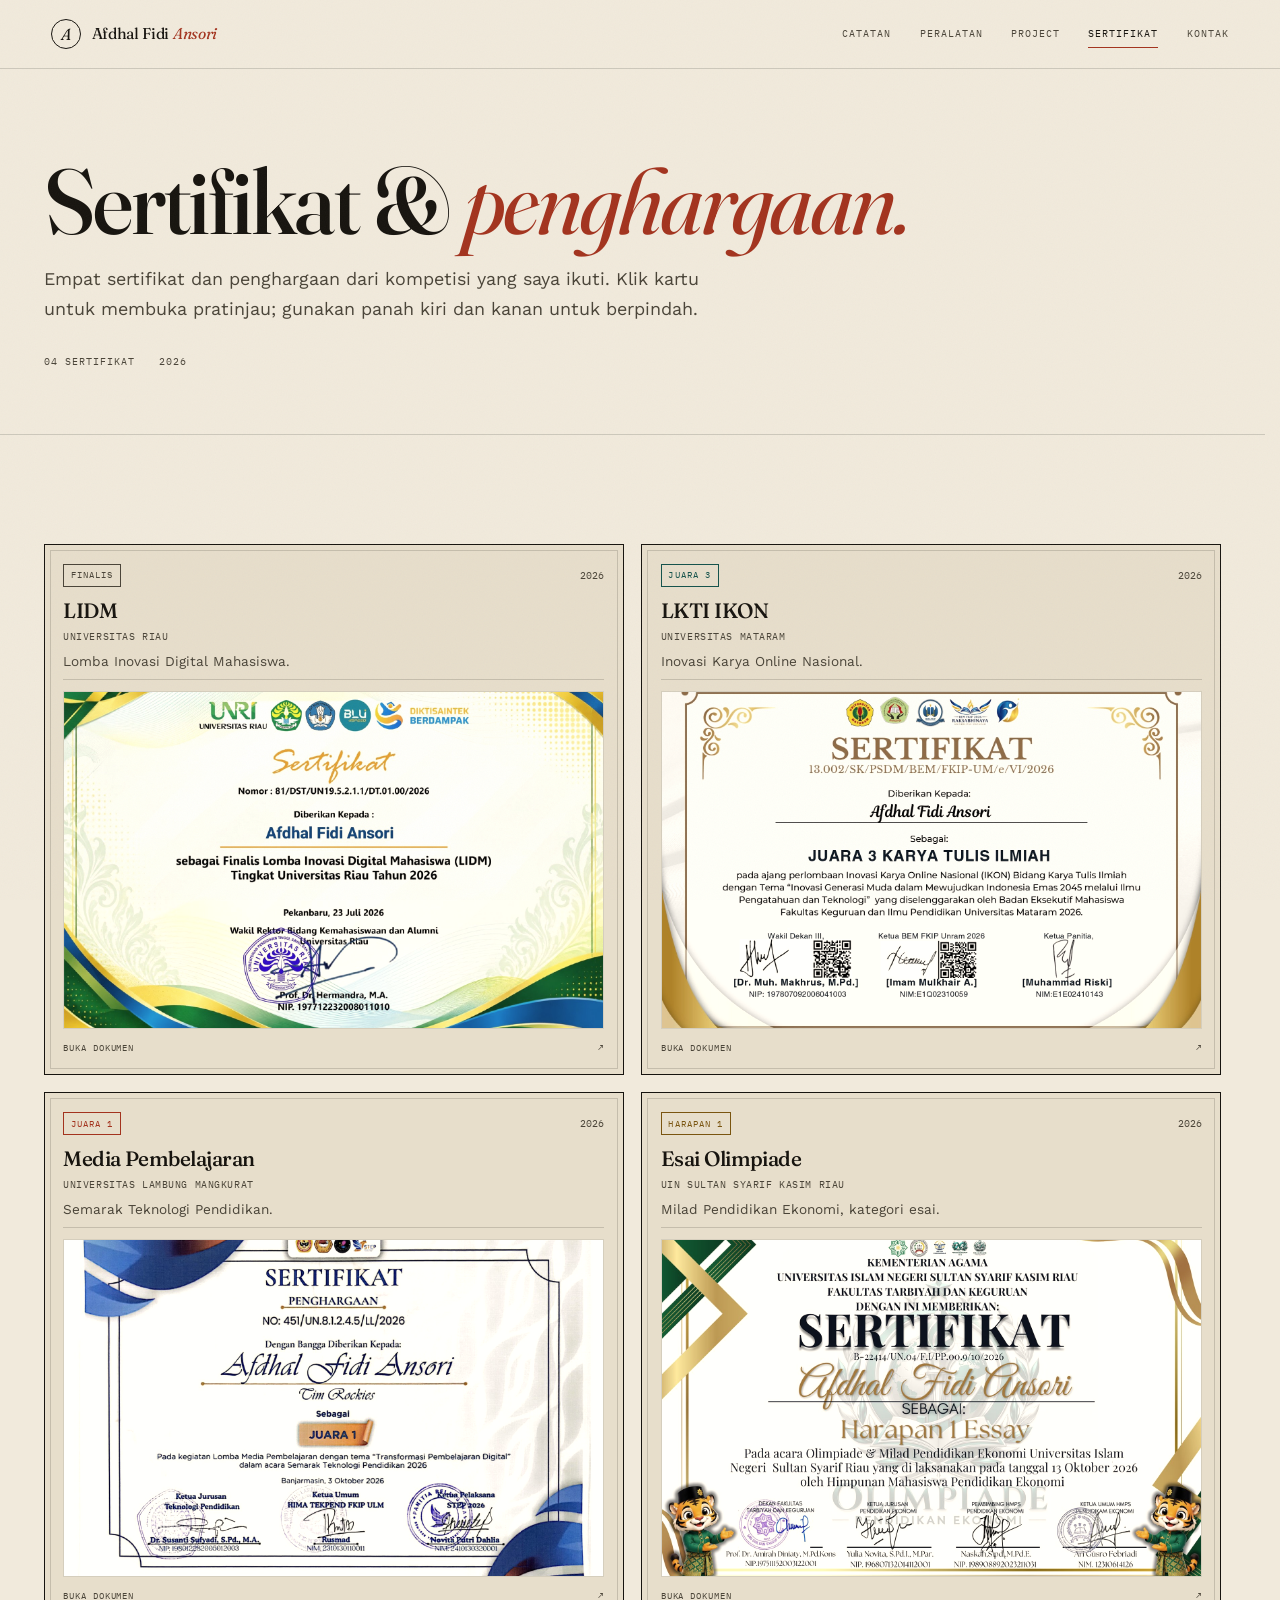
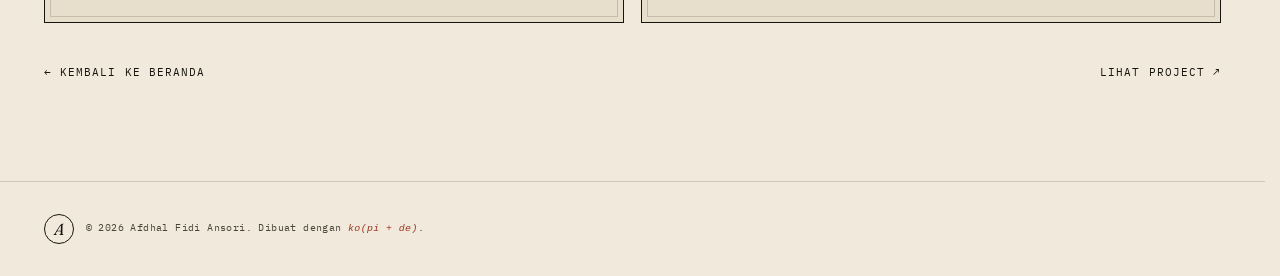
==== commit a7d2f997: "Rapikan navigasi mobile, hero, dan footer" ====
--- a/certificates.html
+++ b/certificates.html
@@ -39,45 +39,32 @@
             </a>
 
             <nav class="topnav" aria-label="Navigasi utama">
-                <a href="index.html#about"><span>01</span> Catatan</a>
-                <a href="index.html#skills"><span>02</span> Peralatan</a>
-                <a href="projects.html"><span>03</span> Project</a>
-                <a href="certificates.html" aria-current="page"><span>04</span> Sertifikat</a>
-                <a href="index.html#contact"><span>05</span> Kontak</a>
+                <a href="index.html#about">Catatan</a>
+                <a href="index.html#skills">Peralatan</a>
+                <a href="projects.html">Project</a>
+                <a href="certificates.html" aria-current="page">Sertifikat</a>
+                <a href="index.html#contact">Kontak</a>
             </nav>
 
-            <button class="menu-btn" type="button" data-menu-open aria-controls="menu" aria-expanded="false">
-                <span>Indeks</span>
+            <button class="menu-btn" type="button" data-menu-open aria-controls="menu" aria-expanded="false"
+                aria-label="Buka menu">
                 <span class="menu-btn-lines" aria-hidden="true"><i></i><i></i></span>
             </button>
+
+            <nav class="menu-dropdown" id="menu" aria-label="Navigasi seluler" hidden>
+                <a href="index.html#about">Catatan</a>
+                <a href="index.html#skills">Peralatan</a>
+                <a href="projects.html">Project</a>
+                <a href="certificates.html" aria-current="page">Sertifikat</a>
+                <a href="index.html#contact">Kontak</a>
+            </nav>
         </div>
         <div class="progress" aria-hidden="true"><span></span></div>
     </header>
 
-    <dialog class="menu" id="menu" aria-label="Indeks navigasi">
-        <div class="menu-inner">
-            <div class="menu-top">
-                <span class="eyebrow">Indeks / 2026</span>
-                <button class="menu-close" type="button" data-menu-close>Tutup ×</button>
-            </div>
-            <nav class="menu-nav" aria-label="Navigasi seluler">
-                <a href="index.html#about"><span>01</span> Catatan Lapangan</a>
-                <a href="index.html#skills"><span>02</span> Peralatan</a>
-                <a href="projects.html"><span>03</span> Project</a>
-                <a href="certificates.html" aria-current="page"><span>04</span> Sertifikat &amp; Penghargaan</a>
-                <a href="index.html#contact"><span>05</span> Kirim Kabar</a>
-            </nav>
-            <div class="menu-foot">
-                <a href="mailto:afdhalfidi.ansori015@gmail.com">afdhalfidi.ansori015@gmail.com</a>
-                <span>Pekanbaru, Riau</span>
-            </div>
-        </div>
-    </dialog>
-
     <main id="main">
         <header class="page-head">
             <div class="shell">
-                <p class="eyebrow">Sertifikat / 04</p>
                 <h1 class="page-title">Sertifikat &amp; <em>penghargaan.</em></h1>
                 <p class="page-lead">
                     Empat sertifikat dan penghargaan dari kompetisi yang saya ikuti. Klik kartu untuk membuka
@@ -171,13 +158,9 @@
     </main>
 
     <footer class="footer">
-        <div class="shell footer-grid">
-            <p class="footer-mark" aria-hidden="true">AF</p>
-            <div class="footer-info">
-                <p>Disusun oleh Afdhal Fidi Ansori di Pekanbaru.</p>
-                <p>Fraunces · Work Sans · IBM Plex Mono</p>
-            </div>
-            <p class="footer-year">© <span data-year>2026</span></p>
+        <div class="shell footer-inner">
+            <span class="brand-mark footer-mark" aria-hidden="true">A</span>
+            <p class="footer-copy">© 2026 Afdhal Fidi Ansori. Dibuat dengan <em>ko(pi + de)</em>.</p>
         </div>
     </footer>
 
--- a/style.css
+++ b/style.css
@@ -260,6 +260,7 @@
 }
 
 .topbar-inner {
+    position: relative;
     display: flex;
     align-items: center;
     justify-content: space-between;
@@ -307,9 +308,7 @@
 
 .topnav a {
     position: relative;
-    display: inline-flex;
-    align-items: baseline;
-    gap: 0.35rem;
+    display: inline-block;
     padding: 0.35rem 0;
     font-family: var(--font-mono);
     font-size: 0.64rem;
@@ -317,11 +316,6 @@
     text-transform: uppercase;
     color: var(--ink-soft);
     transition: color 0.2s var(--ease);
-}
-
-.topnav a span {
-    color: var(--ochre);
-    font-size: 0.56rem;
 }
 
 .topnav a::after {
@@ -353,15 +347,13 @@
 .menu-btn {
     display: none;
     align-items: center;
-    gap: 0.6rem;
-    padding: 0.5rem 0;
+    justify-content: flex-end;
+    width: 44px;
+    height: 44px;
+    padding: 0;
     border: 0;
     background: none;
     cursor: pointer;
-    font-family: var(--font-mono);
-    font-size: 0.66rem;
-    letter-spacing: 0.12em;
-    text-transform: uppercase;
 }
 
 .menu-btn-lines {
@@ -405,97 +397,43 @@
 }
 
 /* ===== Mobile menu ===== */
-.menu {
-    width: 100%;
-    height: 100%;
-    max-width: none;
-    max-height: none;
-    margin: 0;
-    padding: 0;
-    border: 0;
+.menu-dropdown {
+    position: absolute;
+    top: calc(100% + 0.55rem);
+    right: 0;
+    z-index: 2;
+    display: grid;
+    width: min(260px, calc(100vw - 2rem));
+    max-height: calc(100svh - var(--topbar) - 1rem);
+    overflow-y: auto;
+    padding: 0.3rem 0;
+    border: 1px solid var(--ink);
     background: var(--paper);
-    color: var(--ink);
-}
-
-.menu::backdrop {
-    background: rgba(23, 20, 15, 0.55);
-}
-
-.menu-inner {
-    display: flex;
-    flex-direction: column;
-    min-height: 100%;
-    padding: clamp(1.25rem, 4vw, 2.5rem);
-}
-
-.menu-top {
-    display: flex;
-    align-items: center;
-    justify-content: space-between;
-    padding-bottom: 1rem;
+}
+
+.menu-dropdown[hidden] {
+    display: none;
+}
+
+.menu-dropdown a {
+    padding: 0.8rem 0.9rem;
     border-bottom: 1px solid var(--line);
-}
-
-.menu-close {
-    padding: 0.4rem 0;
-    border: 0;
-    background: none;
-    cursor: pointer;
     font-family: var(--font-mono);
     font-size: 0.66rem;
-    letter-spacing: 0.12em;
-    text-transform: uppercase;
-}
-
-.menu-nav {
-    display: flex;
-    flex-direction: column;
-    margin: auto 0;
-    padding: 2rem 0;
-}
-
-.menu-nav a {
-    display: flex;
-    align-items: baseline;
-    gap: 1rem;
-    padding: 0.75rem 0;
-    border-bottom: 1px solid var(--line);
-    font-family: var(--font-display);
-    font-size: clamp(1.7rem, 6.5vw, 2.8rem);
-    line-height: 1.05;
-    transition: color 0.2s var(--ease), padding-left 0.25s var(--ease);
-}
-
-.menu-nav a span {
-    font-family: var(--font-mono);
-    font-size: 0.62rem;
-    color: var(--ochre);
-}
-
-.menu-nav a:hover {
-    color: var(--vermilion-ink);
-    padding-left: 0.5rem;
-}
-
-.menu-nav a[aria-current="page"] {
-    color: var(--vermilion-ink);
-}
-
-.menu-foot {
-    display: flex;
-    flex-wrap: wrap;
-    justify-content: space-between;
-    gap: 0.75rem 1.5rem;
-    padding-top: 1rem;
-    border-top: 1px solid var(--line);
-    font-family: var(--font-mono);
-    font-size: 0.64rem;
-    letter-spacing: 0.06em;
-    text-transform: uppercase;
-    color: var(--ink-soft);
-}
-
-.menu-foot a:hover {
+    letter-spacing: 0.1em;
+    text-transform: uppercase;
+    color: var(--ink-soft);
+    transition: color 0.2s var(--ease), background 0.2s var(--ease);
+}
+
+.menu-dropdown a:last-child {
+    border-bottom: 0;
+}
+
+.menu-dropdown a:hover,
+.menu-dropdown a.is-active,
+.menu-dropdown a[aria-current="page"] {
+    background: var(--paper-2);
     color: var(--vermilion-ink);
 }
 
@@ -529,6 +467,14 @@
     height: 4px;
     border-radius: 50%;
     background: var(--vermilion);
+}
+
+.hero-title-row {
+    display: block;
+}
+
+.hero-avatar {
+    display: none;
 }
 
 .hero-title {
@@ -704,29 +650,7 @@
 }
 
 .chapter-grid {
-    display: grid;
-    grid-template-columns: minmax(0, 200px) minmax(0, 1fr);
-    gap: clamp(2rem, 5vw, 5rem);
-    align-items: start;
-}
-
-.chapter-aside {
-    position: sticky;
-    top: calc(var(--topbar) + 2rem);
-    align-self: start;
-}
-
-.chapter-aside .eyebrow {
-    display: flex;
-    align-items: center;
-    gap: 0.6rem;
-}
-
-.chapter-aside .eyebrow::after {
-    content: "";
-    width: 28px;
-    height: 1px;
-    background: var(--line-strong);
+    display: block;
 }
 
 .chapter-body {
@@ -1168,7 +1092,7 @@
 }
 
 .contact-title {
-    margin-top: 1rem;
+    margin-top: 0;
     font-size: clamp(2.2rem, 4.8vw, 4.2rem);
     line-height: 0.98;
 }
@@ -1183,6 +1107,21 @@
     flex-wrap: wrap;
     gap: 0.7rem;
     margin-top: clamp(1.5rem, 3vw, 2.2rem);
+}
+
+.contact-note {
+    max-width: 52ch;
+    margin-top: 0.9rem;
+    font-family: var(--font-mono);
+    font-size: 0.62rem;
+    line-height: 1.65;
+    letter-spacing: 0.04em;
+    color: var(--muted);
+}
+
+.contact-note strong {
+    font-weight: 500;
+    color: var(--ink);
 }
 
 .contact-side {
@@ -1212,8 +1151,28 @@
     transition: color 0.2s var(--ease), padding-left 0.2s var(--ease);
 }
 
+.social-label {
+    display: inline-flex;
+    align-items: center;
+    gap: 0.6rem;
+    min-width: 0;
+}
+
+.social-icon {
+    width: 16px;
+    height: 16px;
+    flex: 0 0 auto;
+    fill: currentColor;
+    color: var(--ochre);
+    transition: color 0.2s var(--ease);
+}
+
 .social-list a:hover {
     padding-left: 0.35rem;
+    color: var(--vermilion-ink);
+}
+
+.social-list a:hover .social-icon {
     color: var(--vermilion-ink);
 }
 
@@ -1223,44 +1182,36 @@
     border-top: 1px solid var(--line);
 }
 
-.footer-grid {
+.footer-inner {
     display: flex;
     flex-wrap: wrap;
     align-items: center;
-    justify-content: space-between;
-    gap: 1.25rem 2rem;
+    gap: 0.75rem;
 }
 
 .footer-mark {
-    font-family: var(--font-display);
-    font-size: 1.4rem;
+    flex: 0 0 auto;
+}
+
+.footer-copy {
+    flex: 1 1 240px;
+    min-width: 0;
+    font-family: var(--font-mono);
+    font-size: 0.62rem;
+    line-height: 1.65;
+    letter-spacing: 0.04em;
+    color: var(--ink-soft);
+}
+
+.footer-copy em {
+    color: var(--vermilion-ink);
     font-style: italic;
-}
-
-.footer-info p {
-    font-family: var(--font-mono);
-    font-size: 0.6rem;
-    line-height: 1.7;
-    letter-spacing: 0.08em;
-    text-transform: uppercase;
-    color: var(--ink-soft);
-}
-
-.footer-year {
-    font-family: var(--font-mono);
-    font-size: 0.6rem;
-    letter-spacing: 0.08em;
-    color: var(--ink-soft);
 }
 
 /* ===== Listing page head ===== */
 .page-head {
     padding: calc(var(--topbar) + clamp(3.5rem, 10vh, 6rem)) 0 clamp(2.5rem, 5vw, 4rem);
     border-bottom: 1px solid var(--line);
-}
-
-.page-head .eyebrow {
-    margin-bottom: 1rem;
 }
 
 .page-title {
@@ -1336,7 +1287,7 @@
 }
 
 .detail-title {
-    margin-top: 0.8rem;
+    margin-top: 0;
     font-size: clamp(2.7rem, 6.6vw, 5.6rem);
     line-height: 0.94;
 }
@@ -1465,19 +1416,8 @@
 }
 
 .project-section h2 {
-    display: flex;
-    align-items: baseline;
-    gap: 0.75rem;
     font-size: clamp(1.45rem, 2.5vw, 1.95rem);
     line-height: 1.15;
-}
-
-.project-section h2 span {
-    font-family: var(--font-mono);
-    font-size: 0.6rem;
-    font-weight: 400;
-    letter-spacing: 0.1em;
-    color: var(--ochre);
 }
 
 .project-section p {
@@ -1843,27 +1783,44 @@
     }
 
     .hero-plate {
-        justify-self: start;
-        max-width: 300px;
+        display: none;
+    }
+
+    .hero-title-row {
+        display: grid;
+        grid-template-columns: auto minmax(0, 1fr);
+        gap: clamp(0.75rem, 3vw, 1rem);
+        align-items: start;
+    }
+
+    .hero-avatar {
+        display: block;
+        width: clamp(48px, 13vw, 64px);
+        margin-top: 0.35rem;
+        overflow: hidden;
+        border: 1px solid var(--ink);
+        border-radius: 50%;
+        background: var(--paper-2);
+    }
+
+    .hero-avatar img {
+        width: 100%;
+        aspect-ratio: 1;
+        object-fit: cover;
+        object-position: center 28%;
     }
 
     .hero-title {
         font-size: clamp(3.2rem, 13vw, 6rem);
     }
 
-    .chapter-grid,
     .detail-grid {
         grid-template-columns: minmax(0, 1fr);
         gap: 1.5rem;
     }
 
-    .chapter-aside,
     .detail-aside {
         position: static;
-    }
-
-    .chapter-aside .eyebrow::after {
-        width: 40px;
     }
 
     .about-grid {
@@ -1979,15 +1936,6 @@
         grid-template-columns: minmax(0, 1fr);
     }
 
-    .footer-grid {
-        align-items: flex-start;
-    }
-
-    .footer-info {
-        order: 3;
-        flex-basis: 100%;
-    }
-
     .viewer-stage {
         padding: 1rem 0 4rem;
     }
@@ -2077,10 +2025,6 @@
 
     html:not(.js) .topnav a {
         white-space: nowrap;
-    }
-
-    html:not(.js) .topnav a span {
-        display: none;
     }
 }
 
@@ -2134,7 +2078,7 @@
     .ticker,
     .cursor-preview,
     .viewer,
-    .menu {
+    .menu-dropdown {
         display: none !important;
     }
 
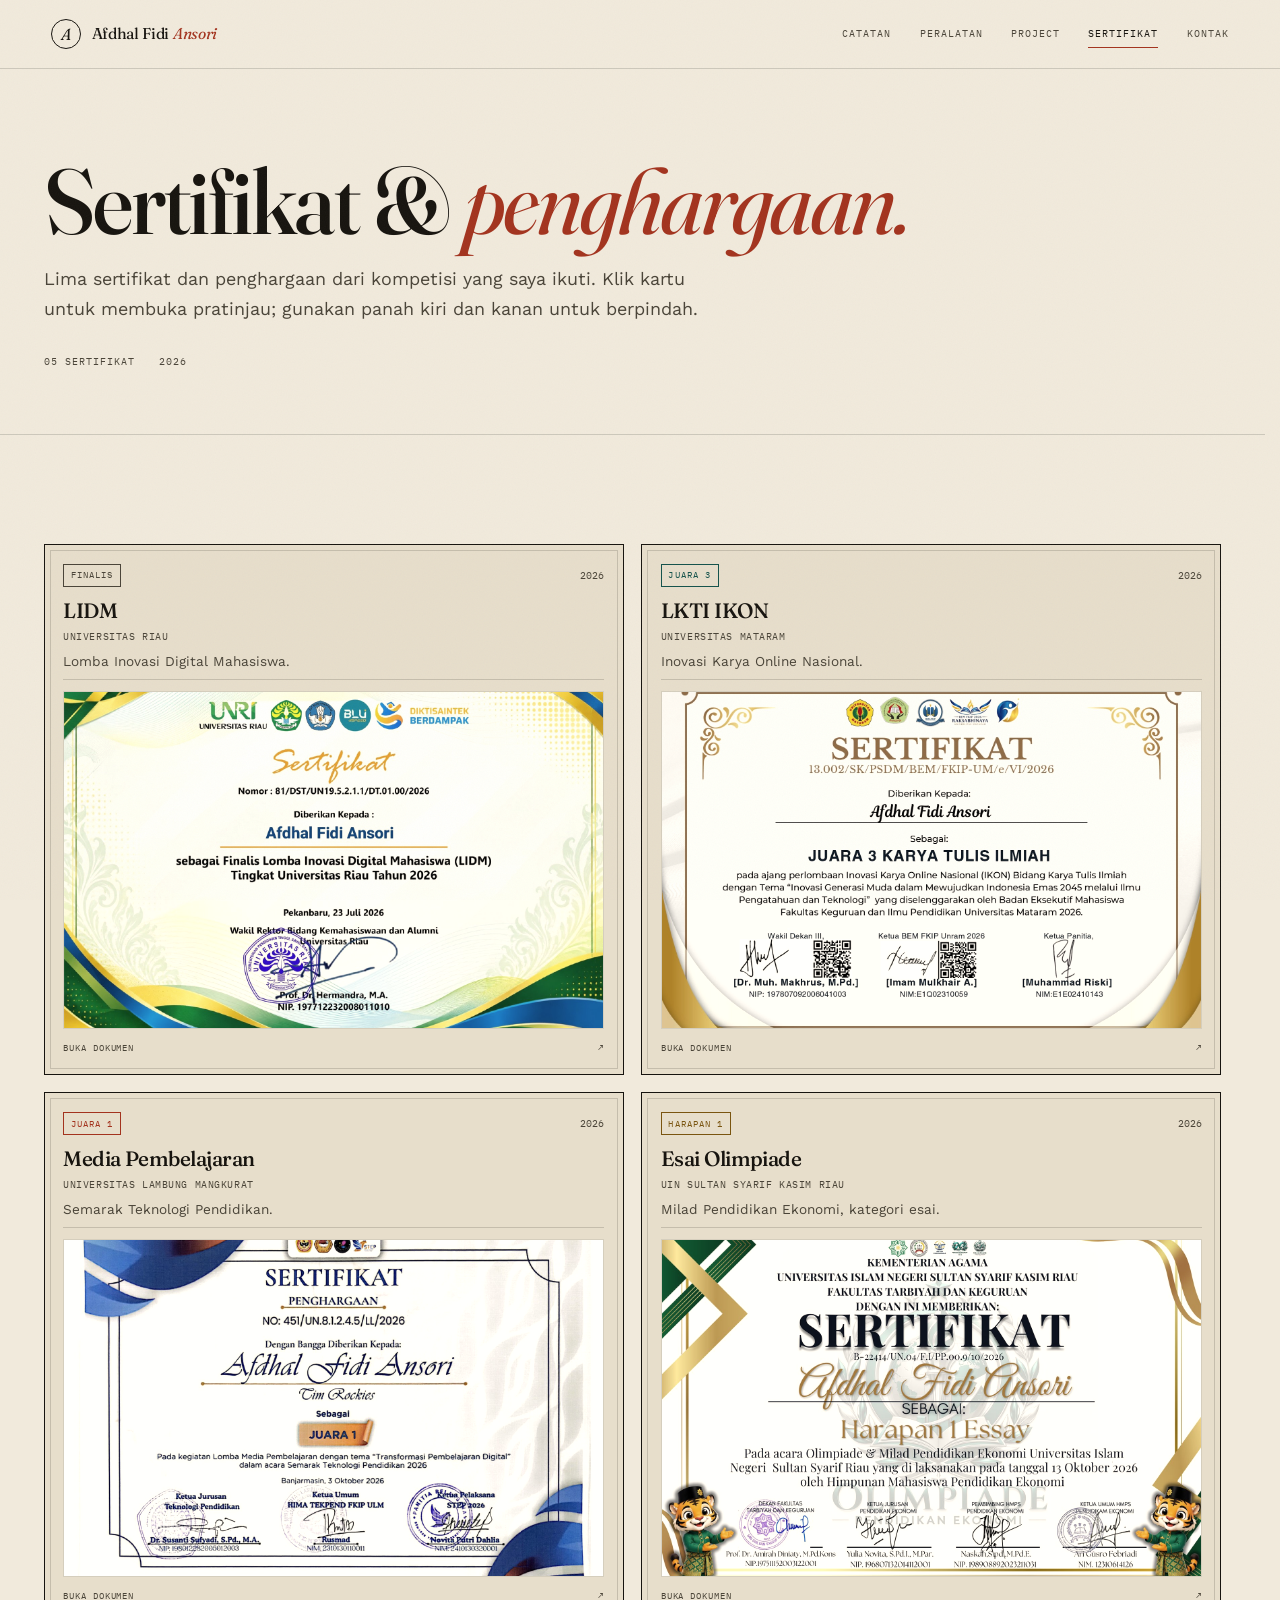
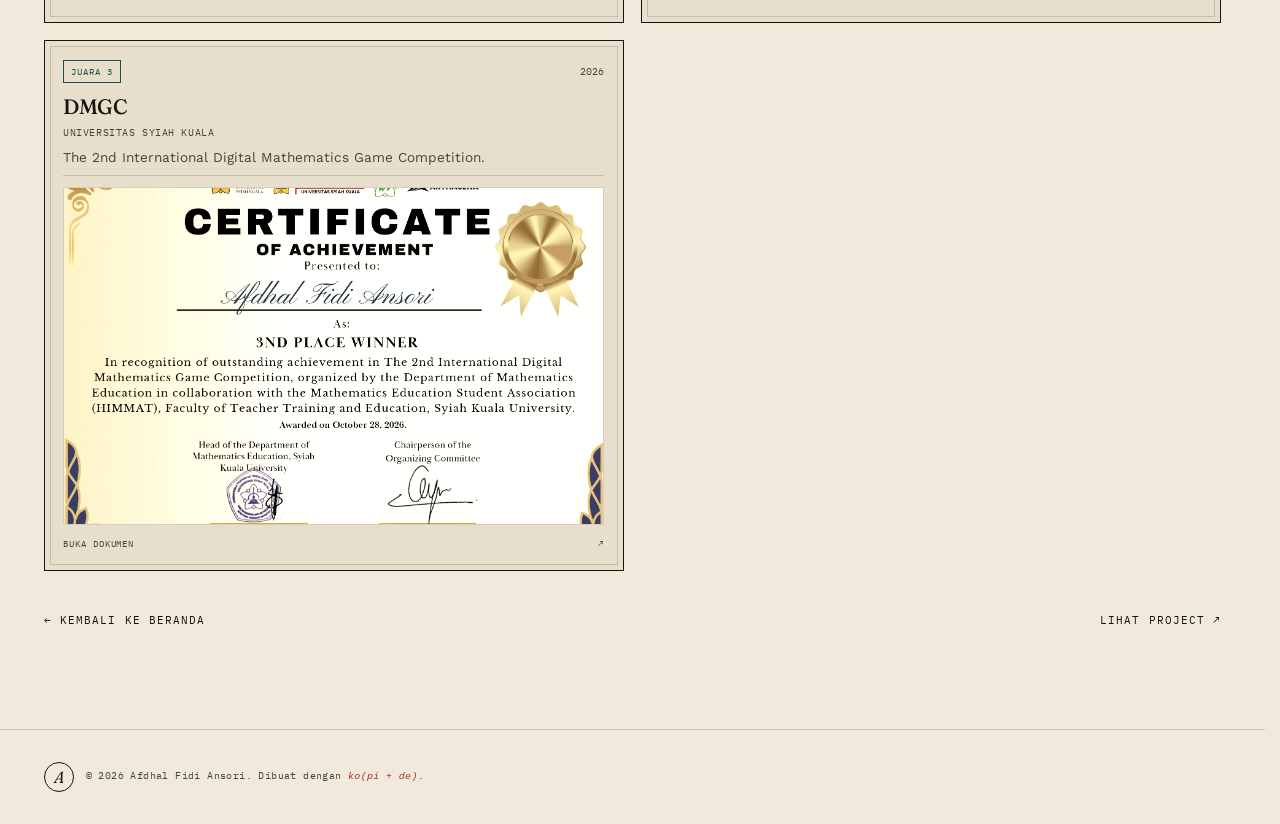
==== commit 10d4dc08: "Use profile photo as blurred hero background and add DMGC certificate Replace the desktop photo plat" ====
--- a/certificates.html
+++ b/certificates.html
@@ -6,14 +6,14 @@
     <meta name="viewport" content="width=device-width, initial-scale=1.0" />
     <title>Sertifikat &amp; Penghargaan — Afdhal Fidi Ansori</title>
     <meta name="description"
-        content="Sertifikat dan penghargaan Afdhal Fidi Ansori: LIDM, LKTI IKON, Lomba Media Pembelajaran, dan Esai Olimpiade Pendidikan Ekonomi." />
+        content="Sertifikat dan penghargaan Afdhal Fidi Ansori: LIDM, LKTI IKON, Lomba Media Pembelajaran, Esai Olimpiade Pendidikan Ekonomi, dan DMGC." />
     <meta name="theme-color" content="#f1eadc" />
     <link rel="icon" href="assets/favicon.svg" type="image/svg+xml" />
     <link rel="canonical" href="https://fidiakacoderlearner.github.io/Web-Portofolio/certificates.html" />
 
     <meta property="og:type" content="website" />
     <meta property="og:title" content="Sertifikat &amp; Penghargaan — Afdhal Fidi Ansori" />
-    <meta property="og:description" content="Empat sertifikat dan penghargaan dari kompetisi yang saya ikuti." />
+    <meta property="og:description" content="Lima sertifikat dan penghargaan dari kompetisi yang saya ikuti." />
     <meta property="og:url" content="https://fidiakacoderlearner.github.io/Web-Portofolio/certificates.html" />
     <meta property="og:image"
         content="https://fidiakacoderlearner.github.io/Web-Portofolio/assets/img/cert-media.jpg" />
@@ -67,11 +67,11 @@
             <div class="shell">
                 <h1 class="page-title">Sertifikat &amp; <em>penghargaan.</em></h1>
                 <p class="page-lead">
-                    Empat sertifikat dan penghargaan dari kompetisi yang saya ikuti. Klik kartu untuk membuka
+                    Lima sertifikat dan penghargaan dari kompetisi yang saya ikuti. Klik kartu untuk membuka
                     pratinjau; gunakan panah kiri dan kanan untuk berpindah.
                 </p>
                 <div class="page-meta">
-                    <span>04 sertifikat</span>
+                    <span>05 sertifikat</span>
                     <span>2026</span>
                 </div>
             </div>
@@ -147,6 +147,23 @@
                         </span>
                         <span class="stamp-foot">Buka dokumen <span aria-hidden="true">↗</span></span>
                     </a>
+
+                    <a class="stamp" href="assets/img/cert-game.jpg" data-viewer
+                        data-caption="Juara 3 — The 2nd International Digital Mathematics Game Competition. Organized by the Department of Mathematics Education in collaboration with the Mathematics Education Student Association (HIMMAT), Faculty of Teacher Training and Education, Syiah Kuala University, 2026."
+                        data-alt="Sertifikat Juara 3 The 2nd International Digital Mathematics Game Competition">
+                        <span class="stamp-top">
+                            <span class="stamp-award is-juara3">Juara 3</span>
+                            <span class="stamp-year">2026</span>
+                        </span>
+                        <h2 class="stamp-title">DMGC</h2>
+                        <span class="stamp-org">Universitas Syiah Kuala</span>
+                        <span class="stamp-desc">The 2nd International Digital Mathematics Game Competition.</span>
+                        <span class="stamp-thumb">
+                            <img src="assets/img/cert-game.jpg" alt="" width="1755" height="1241" loading="lazy"
+                                decoding="async" />
+                        </span>
+                        <span class="stamp-foot">Buka dokumen <span aria-hidden="true">↗</span></span>
+                    </a>
                 </div>
 
                 <div class="listing-foot">
@@ -169,7 +186,7 @@
     <dialog class="viewer" id="viewer" aria-label="Pratinjau dokumen">
         <div class="viewer-inner">
             <div class="viewer-top">
-                <p class="viewer-count" data-viewer-count>01 / 04</p>
+                <p class="viewer-count" data-viewer-count>01 / 05</p>
                 <button class="viewer-close" type="button" data-viewer-close>Tutup ×</button>
             </div>
             <div class="viewer-stage">
--- a/style.css
+++ b/style.css
@@ -439,18 +439,39 @@
 
 /* ===== Hero ===== */
 .hero {
+    position: relative;
+    isolation: isolate;
     display: flex;
     flex-direction: column;
     justify-content: space-between;
     min-height: 100svh;
     padding-top: calc(var(--topbar) + clamp(2.5rem, 8vh, 5rem));
+    overflow: hidden;
+}
+
+.hero::before {
+    content: "";
+    position: absolute;
+    inset: -3rem;
+    z-index: -2;
+    background: url("assets/img/profile.jpg") center 30% / cover no-repeat;
+    filter: blur(14px) saturate(0.78) sepia(0.1);
+    opacity: 0.48;
+    pointer-events: none;
+}
+
+.hero::after {
+    content: "";
+    position: absolute;
+    inset: 0;
+    z-index: -1;
+    background: rgba(241, 234, 220, 0.62);
+    pointer-events: none;
 }
 
 .hero-grid {
     display: grid;
-    grid-template-columns: minmax(0, 1.45fr) minmax(240px, 0.55fr);
-    gap: clamp(2rem, 6vw, 6rem);
-    align-items: center;
+    grid-template-columns: minmax(0, 1fr);
     padding-bottom: clamp(3rem, 7vw, 5.5rem);
 }
 
@@ -467,14 +488,6 @@
     height: 4px;
     border-radius: 50%;
     background: var(--vermilion);
-}
-
-.hero-title-row {
-    display: block;
-}
-
-.hero-avatar {
-    display: none;
 }
 
 .hero-title {
@@ -536,7 +549,7 @@
     font-size: 0.58rem;
     letter-spacing: 0.14em;
     text-transform: uppercase;
-    color: var(--muted);
+    color: var(--ink-soft);
 }
 
 .hero-meta dd {
@@ -545,65 +558,6 @@
     font-size: 0.72rem;
     letter-spacing: 0.02em;
     color: var(--ink);
-}
-
-.hero-plate {
-    justify-self: end;
-    width: 100%;
-    max-width: 340px;
-    margin: 0;
-}
-
-.plate-frame {
-    position: relative;
-    padding: 0.55rem;
-    border: 1px solid var(--line-strong);
-    background: var(--paper-2);
-}
-
-.plate-frame::before,
-.plate-frame::after {
-    content: "";
-    position: absolute;
-    width: 12px;
-    height: 12px;
-    pointer-events: none;
-}
-
-.plate-frame::before {
-    top: -5px;
-    left: -5px;
-    border-top: 1px solid var(--ink);
-    border-left: 1px solid var(--ink);
-}
-
-.plate-frame::after {
-    right: -5px;
-    bottom: -5px;
-    border-right: 1px solid var(--ink);
-    border-bottom: 1px solid var(--ink);
-}
-
-.plate-frame img {
-    width: 100%;
-    aspect-ratio: 4 / 5;
-    object-fit: cover;
-    filter: saturate(0.92) contrast(1.02);
-}
-
-.hero-plate .plate-frame {
-    animation: plate-in 1.1s var(--ease) 0.35s both;
-}
-
-.hero-plate figcaption {
-    margin-top: 0.7rem;
-    font-family: var(--font-mono);
-    font-size: 0.62rem;
-    line-height: 1.5;
-    letter-spacing: 0.06em;
-    text-transform: uppercase;
-    color: var(--ink-soft);
-    animation: fade-up 0.8s var(--ease) 0.9s both;
 }
 
 /* ===== Ticker ===== */
@@ -1726,18 +1680,6 @@
     }
 }
 
-@keyframes plate-in {
-    from {
-        clip-path: inset(0 0 100% 0);
-        transform: translateY(16px);
-    }
-
-    to {
-        clip-path: inset(0);
-        transform: none;
-    }
-}
-
 @keyframes ticker {
     to {
         transform: translateX(-50%);
@@ -1750,11 +1692,6 @@
         gap: 1.1rem;
     }
 
-    .hero-grid {
-        grid-template-columns: minmax(0, 1.3fr) minmax(220px, 0.7fr);
-        gap: 3rem;
-    }
-
     .about-grid {
         grid-template-columns: minmax(0, 1.35fr) minmax(200px, 0.65fr);
         gap: 2.5rem;
@@ -1776,38 +1713,7 @@
     }
 
     .hero-grid {
-        grid-template-columns: minmax(0, 1fr);
-        gap: 2.5rem;
-        align-items: start;
         padding-bottom: 3rem;
-    }
-
-    .hero-plate {
-        display: none;
-    }
-
-    .hero-title-row {
-        display: grid;
-        grid-template-columns: auto minmax(0, 1fr);
-        gap: clamp(0.75rem, 3vw, 1rem);
-        align-items: start;
-    }
-
-    .hero-avatar {
-        display: block;
-        width: clamp(48px, 13vw, 64px);
-        margin-top: 0.35rem;
-        overflow: hidden;
-        border: 1px solid var(--ink);
-        border-radius: 50%;
-        background: var(--paper-2);
-    }
-
-    .hero-avatar img {
-        width: 100%;
-        aspect-ratio: 1;
-        object-fit: cover;
-        object-position: center 28%;
     }
 
     .hero-title {
@@ -2046,9 +1952,7 @@
     .hero-lead,
     .hero-actions,
     .hero-meta,
-    .hero-eyebrow,
-    .hero-plate .plate-frame,
-    .hero-plate figcaption {
+    .hero-eyebrow {
         opacity: 1;
         transform: none;
         animation: none;
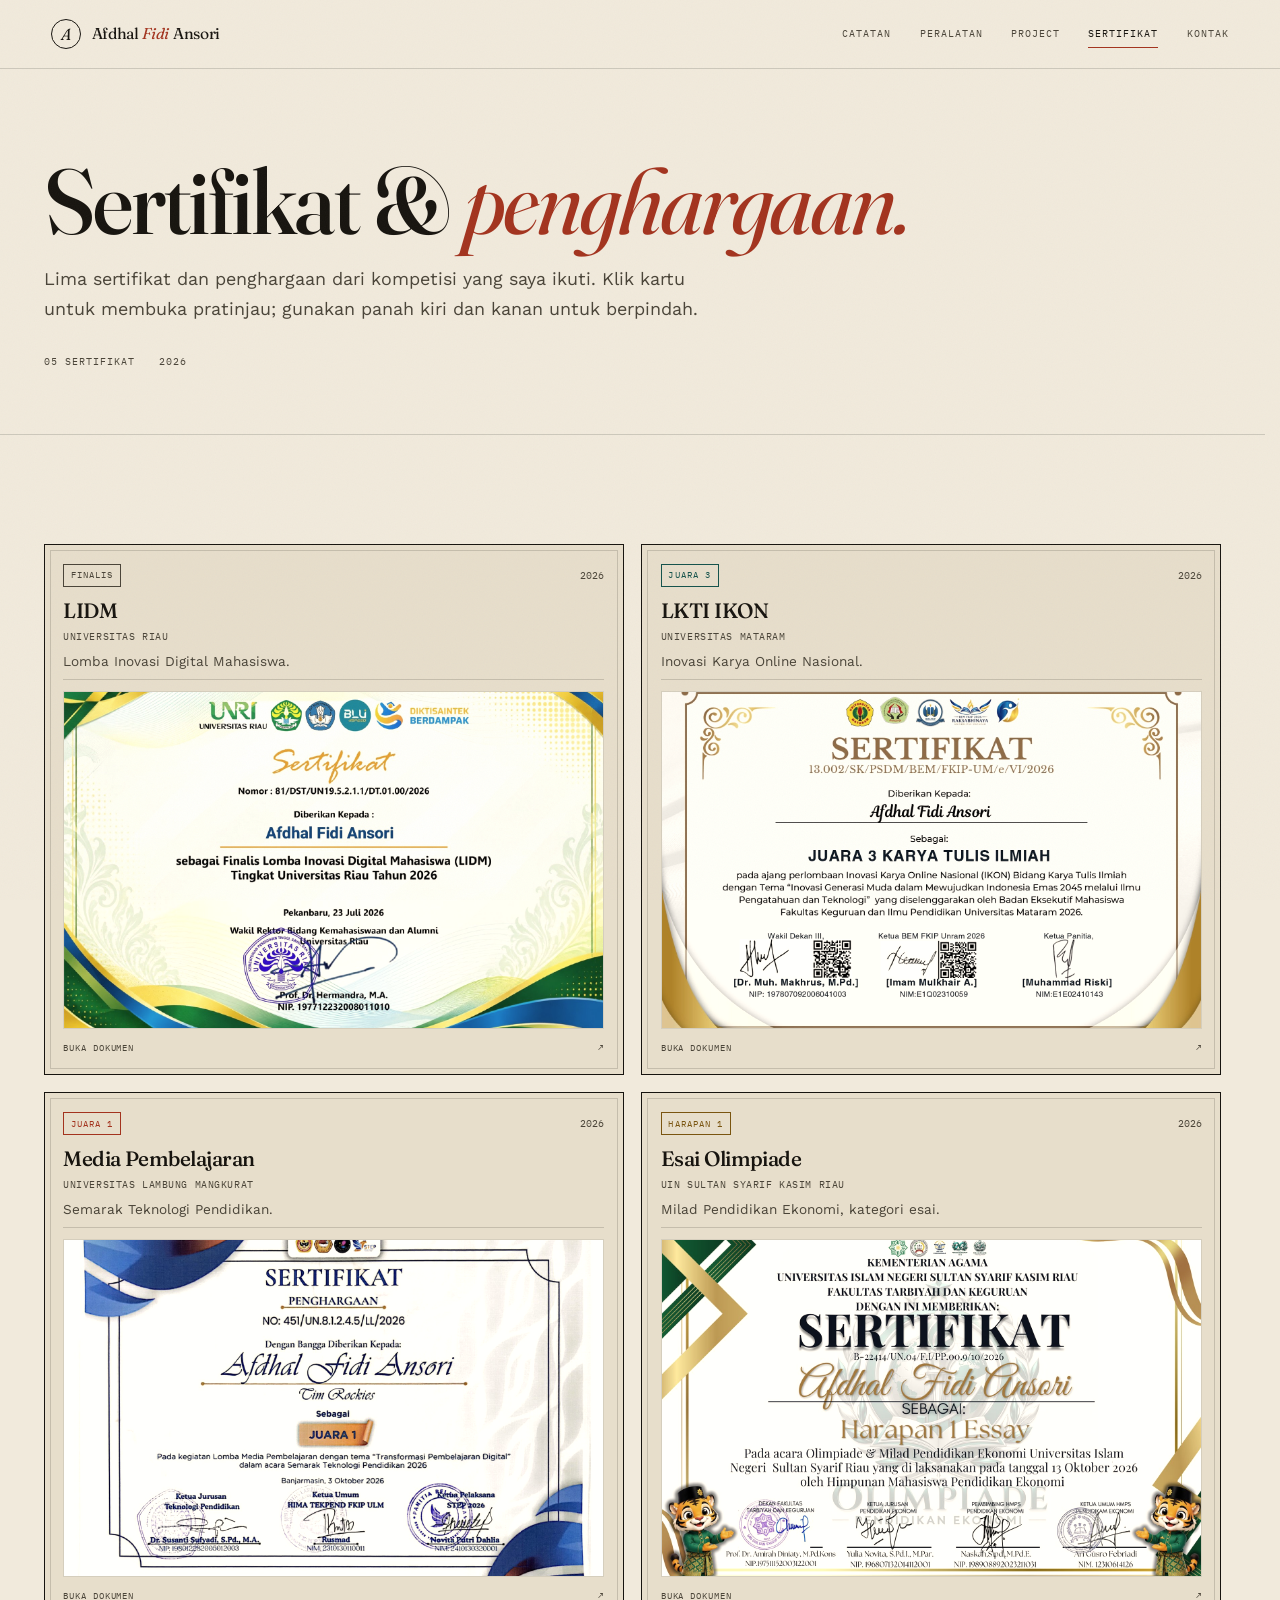
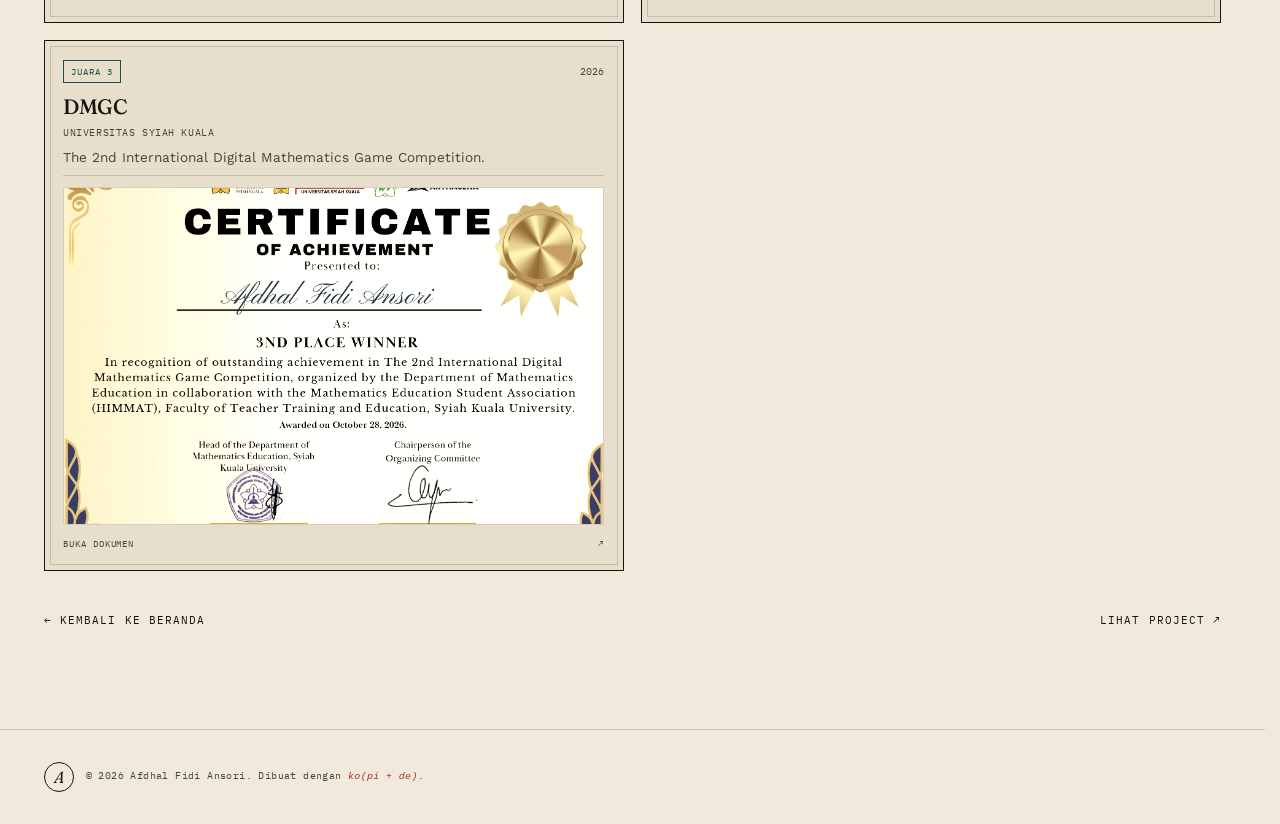
==== commit a2a1138d: "Highlight Fidi instead of Ansori in the header brand Keep the header wordmark consistent with the he" ====
--- a/certificates.html
+++ b/certificates.html
@@ -35,7 +35,7 @@
         <div class="shell topbar-inner">
             <a class="brand" href="index.html" aria-label="Afdhal Fidi Ansori — beranda">
                 <span class="brand-mark" aria-hidden="true">A</span>
-                <span class="brand-name">Afdhal Fidi <em>Ansori</em></span>
+                <span class="brand-name">Afdhal <em>Fidi</em> Ansori</span>
             </a>
 
             <nav class="topnav" aria-label="Navigasi utama">
--- a/style.css
+++ b/style.css
@@ -452,11 +452,11 @@
 .hero::before {
     content: "";
     position: absolute;
-    inset: -3rem;
+    inset: 3.75rem -26% -3.75rem -2%;
     z-index: -2;
-    background: url("assets/img/profile.jpg") center 30% / cover no-repeat;
-    filter: blur(14px) saturate(0.78) sepia(0.1);
-    opacity: 0.48;
+    background: url("assets/img/profile.jpg") 38% 5% / cover no-repeat;
+    filter: blur(4px) saturate(0.9) sepia(0.06);
+    opacity: 0.7;
     pointer-events: none;
 }
 
@@ -465,7 +465,19 @@
     position: absolute;
     inset: 0;
     z-index: -1;
-    background: rgba(241, 234, 220, 0.62);
+    background:
+        linear-gradient(180deg,
+            rgba(241, 234, 220, 0.55) 0%,
+            rgba(241, 234, 220, 0.16) 12%,
+            rgba(241, 234, 220, 0) 30%,
+            rgba(241, 234, 220, 0.08) 62%,
+            rgba(241, 234, 220, 0.74) 100%),
+        linear-gradient(90deg,
+            rgba(241, 234, 220, 0.92) 0%,
+            rgba(241, 234, 220, 0.82) 30%,
+            rgba(241, 234, 220, 0.44) 54%,
+            rgba(241, 234, 220, 0.18) 74%,
+            rgba(241, 234, 220, 0.28) 100%);
     pointer-events: none;
 }
 
@@ -1712,12 +1724,35 @@
         padding-top: calc(var(--topbar) + 3rem);
     }
 
+    .hero::after {
+        background:
+            linear-gradient(180deg,
+                rgba(241, 234, 220, 0.82) 0%,
+                rgba(241, 234, 220, 0.62) 8%,
+                rgba(241, 234, 220, 0.42) 14%,
+                rgba(241, 234, 220, 0.1) 20%,
+                rgba(241, 234, 220, 0) 28%,
+                rgba(241, 234, 220, 0.08) 62%,
+                rgba(241, 234, 220, 0.74) 100%),
+            linear-gradient(90deg,
+                rgba(241, 234, 220, 0.92) 0%,
+                rgba(241, 234, 220, 0.82) 30%,
+                rgba(241, 234, 220, 0.44) 54%,
+                rgba(241, 234, 220, 0.18) 74%,
+                rgba(241, 234, 220, 0.28) 100%);
+    }
+
     .hero-grid {
         padding-bottom: 3rem;
     }
 
     .hero-title {
         font-size: clamp(3.2rem, 13vw, 6rem);
+    }
+
+    .hero-eyebrow,
+    .hero-lead {
+        color: var(--ink);
     }
 
     .detail-grid {
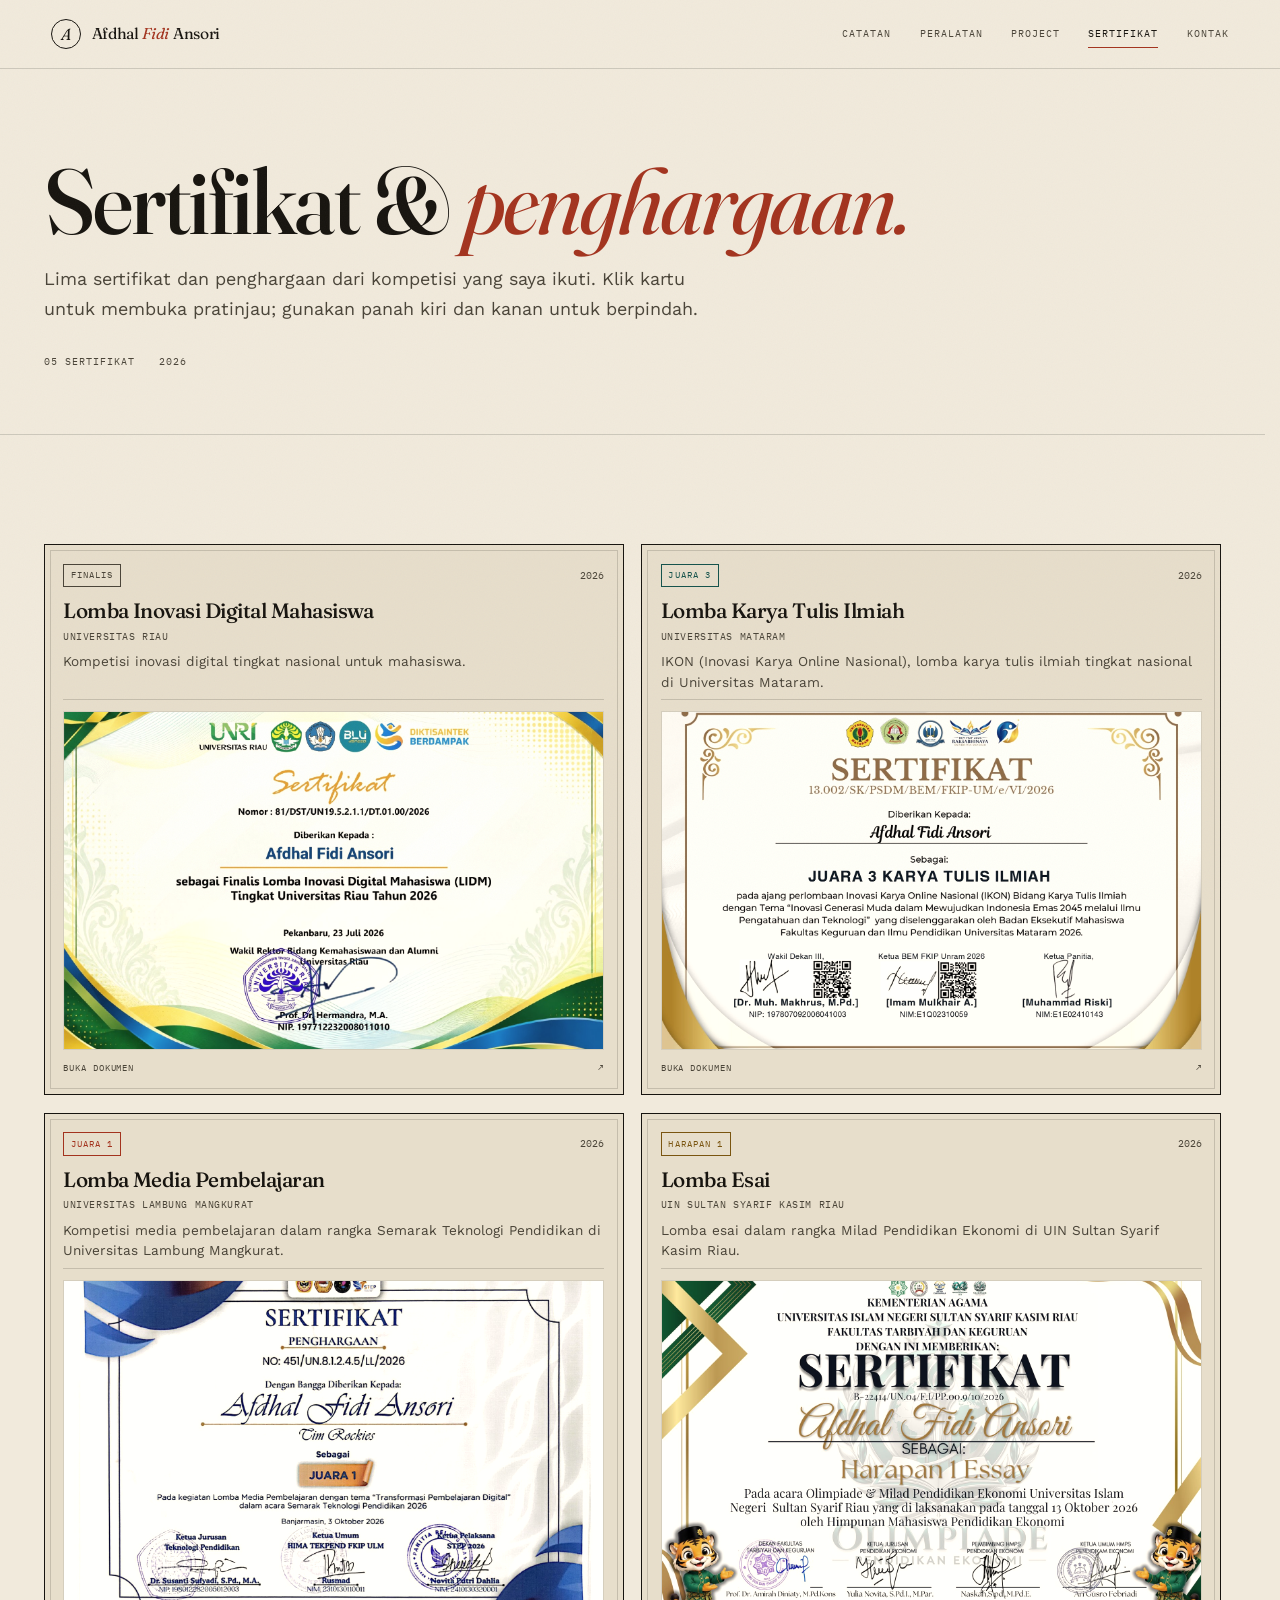
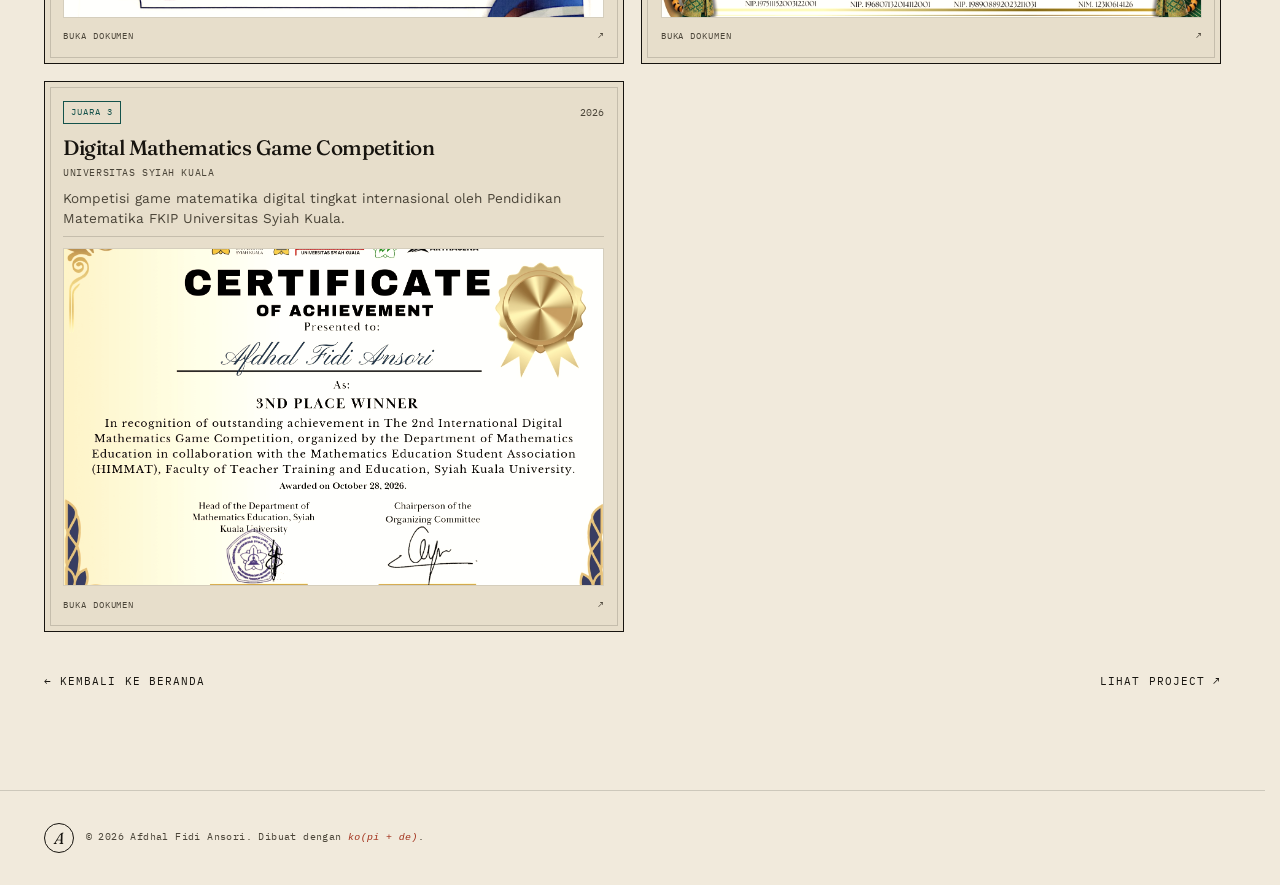
==== commit 4599f444: "Rename certificate cards to competition types with descriptive summaries Card titles now name the co" ====
--- a/certificates.html
+++ b/certificates.html
@@ -81,15 +81,15 @@
             <div class="shell">
                 <div class="stamp-grid stamp-grid--archive">
                     <a class="stamp" href="assets/img/cert-lidm.jpg" data-viewer
-                        data-caption="LIDM — Finalis Universitas Riau 2026"
-                        data-alt="Sertifikat LIDM Finalis Universitas Riau">
+                        data-caption="Lomba Inovasi Digital Mahasiswa — Finalis Universitas Riau 2026"
+                        data-alt="Sertifikat Finalis Lomba Inovasi Digital Mahasiswa Universitas Riau">
                         <span class="stamp-top">
                             <span class="stamp-award is-finalis">Finalis</span>
                             <span class="stamp-year">2026</span>
                         </span>
-                        <h2 class="stamp-title">LIDM</h2>
+                        <h2 class="stamp-title">Lomba Inovasi Digital Mahasiswa</h2>
                         <span class="stamp-org">Universitas Riau</span>
-                        <span class="stamp-desc">Lomba Inovasi Digital Mahasiswa.</span>
+                        <span class="stamp-desc">Kompetisi inovasi digital tingkat nasional untuk mahasiswa.</span>
                         <span class="stamp-thumb">
                             <img src="assets/img/cert-lidm.jpg" alt="" width="1600" height="1131" fetchpriority="high"
                                 decoding="async" />
@@ -98,15 +98,15 @@
                     </a>
 
                     <a class="stamp" href="assets/img/cert-lkti.jpg" data-viewer
-                        data-caption="LKTI IKON — Juara 3, Universitas Mataram 2026"
-                        data-alt="Sertifikat LKTI IKON Juara 3">
+                        data-caption="Lomba Karya Tulis Ilmiah IKON — Juara 3, Universitas Mataram 2026"
+                        data-alt="Sertifikat Juara 3 Lomba Karya Tulis Ilmiah IKON Universitas Mataram">
                         <span class="stamp-top">
                             <span class="stamp-award is-juara3">Juara 3</span>
                             <span class="stamp-year">2026</span>
                         </span>
-                        <h2 class="stamp-title">LKTI IKON</h2>
+                        <h2 class="stamp-title">Lomba Karya Tulis Ilmiah</h2>
                         <span class="stamp-org">Universitas Mataram</span>
-                        <span class="stamp-desc">Inovasi Karya Online Nasional.</span>
+                        <span class="stamp-desc">IKON (Inovasi Karya Online Nasional), lomba karya tulis ilmiah tingkat nasional di Universitas Mataram.</span>
                         <span class="stamp-thumb">
                             <img src="assets/img/cert-lkti.jpg" alt="" width="1600" height="1131" loading="lazy"
                                 decoding="async" />
@@ -121,9 +121,9 @@
                             <span class="stamp-award is-juara1">Juara 1</span>
                             <span class="stamp-year">2026</span>
                         </span>
-                        <h2 class="stamp-title">Media Pembelajaran</h2>
+                        <h2 class="stamp-title">Lomba Media Pembelajaran</h2>
                         <span class="stamp-org">Universitas Lambung Mangkurat</span>
-                        <span class="stamp-desc">Semarak Teknologi Pendidikan.</span>
+                        <span class="stamp-desc">Kompetisi media pembelajaran dalam rangka Semarak Teknologi Pendidikan di Universitas Lambung Mangkurat.</span>
                         <span class="stamp-thumb">
                             <img src="assets/img/cert-media.jpg" alt="" width="1600" height="1131" loading="lazy"
                                 decoding="async" />
@@ -132,15 +132,15 @@
                     </a>
 
                     <a class="stamp" href="assets/img/cert-esai.jpg" data-viewer
-                        data-caption="Esai Olimpiade &amp; Milad Pendidikan Ekonomi — Harapan 1, UIN Suska Riau 2026"
-                        data-alt="Sertifikat Harapan I Esai Olimpiade dan Milad Pendidikan Ekonomi">
+                        data-caption="Lomba Esai Milad Pendidikan Ekonomi — Harapan 1, UIN Suska Riau 2026"
+                        data-alt="Sertifikat Harapan 1 Lomba Esai Milad Pendidikan Ekonomi UIN Suska Riau">
                         <span class="stamp-top">
                             <span class="stamp-award is-harapan1">Harapan 1</span>
                             <span class="stamp-year">2026</span>
                         </span>
-                        <h2 class="stamp-title">Esai Olimpiade</h2>
+                        <h2 class="stamp-title">Lomba Esai</h2>
                         <span class="stamp-org">UIN Sultan Syarif Kasim Riau</span>
-                        <span class="stamp-desc">Milad Pendidikan Ekonomi, kategori esai.</span>
+                        <span class="stamp-desc">Lomba esai dalam rangka Milad Pendidikan Ekonomi di UIN Sultan Syarif Kasim Riau.</span>
                         <span class="stamp-thumb">
                             <img src="assets/img/cert-esai.jpg" alt="" width="1600" height="1131" loading="lazy"
                                 decoding="async" />
@@ -150,14 +150,14 @@
 
                     <a class="stamp" href="assets/img/cert-game.jpg" data-viewer
                         data-caption="Juara 3 — The 2nd International Digital Mathematics Game Competition. Organized by the Department of Mathematics Education in collaboration with the Mathematics Education Student Association (HIMMAT), Faculty of Teacher Training and Education, Syiah Kuala University, 2026."
-                        data-alt="Sertifikat Juara 3 The 2nd International Digital Mathematics Game Competition">
+                        data-alt="Sertifikat Juara 3 Digital Mathematics Game Competition">
                         <span class="stamp-top">
                             <span class="stamp-award is-juara3">Juara 3</span>
                             <span class="stamp-year">2026</span>
                         </span>
-                        <h2 class="stamp-title">DMGC</h2>
+                        <h2 class="stamp-title">Digital Mathematics Game Competition</h2>
                         <span class="stamp-org">Universitas Syiah Kuala</span>
-                        <span class="stamp-desc">The 2nd International Digital Mathematics Game Competition.</span>
+                        <span class="stamp-desc">Kompetisi game matematika digital tingkat internasional oleh Pendidikan Matematika FKIP Universitas Syiah Kuala.</span>
                         <span class="stamp-thumb">
                             <img src="assets/img/cert-game.jpg" alt="" width="1755" height="1241" loading="lazy"
                                 decoding="async" />
